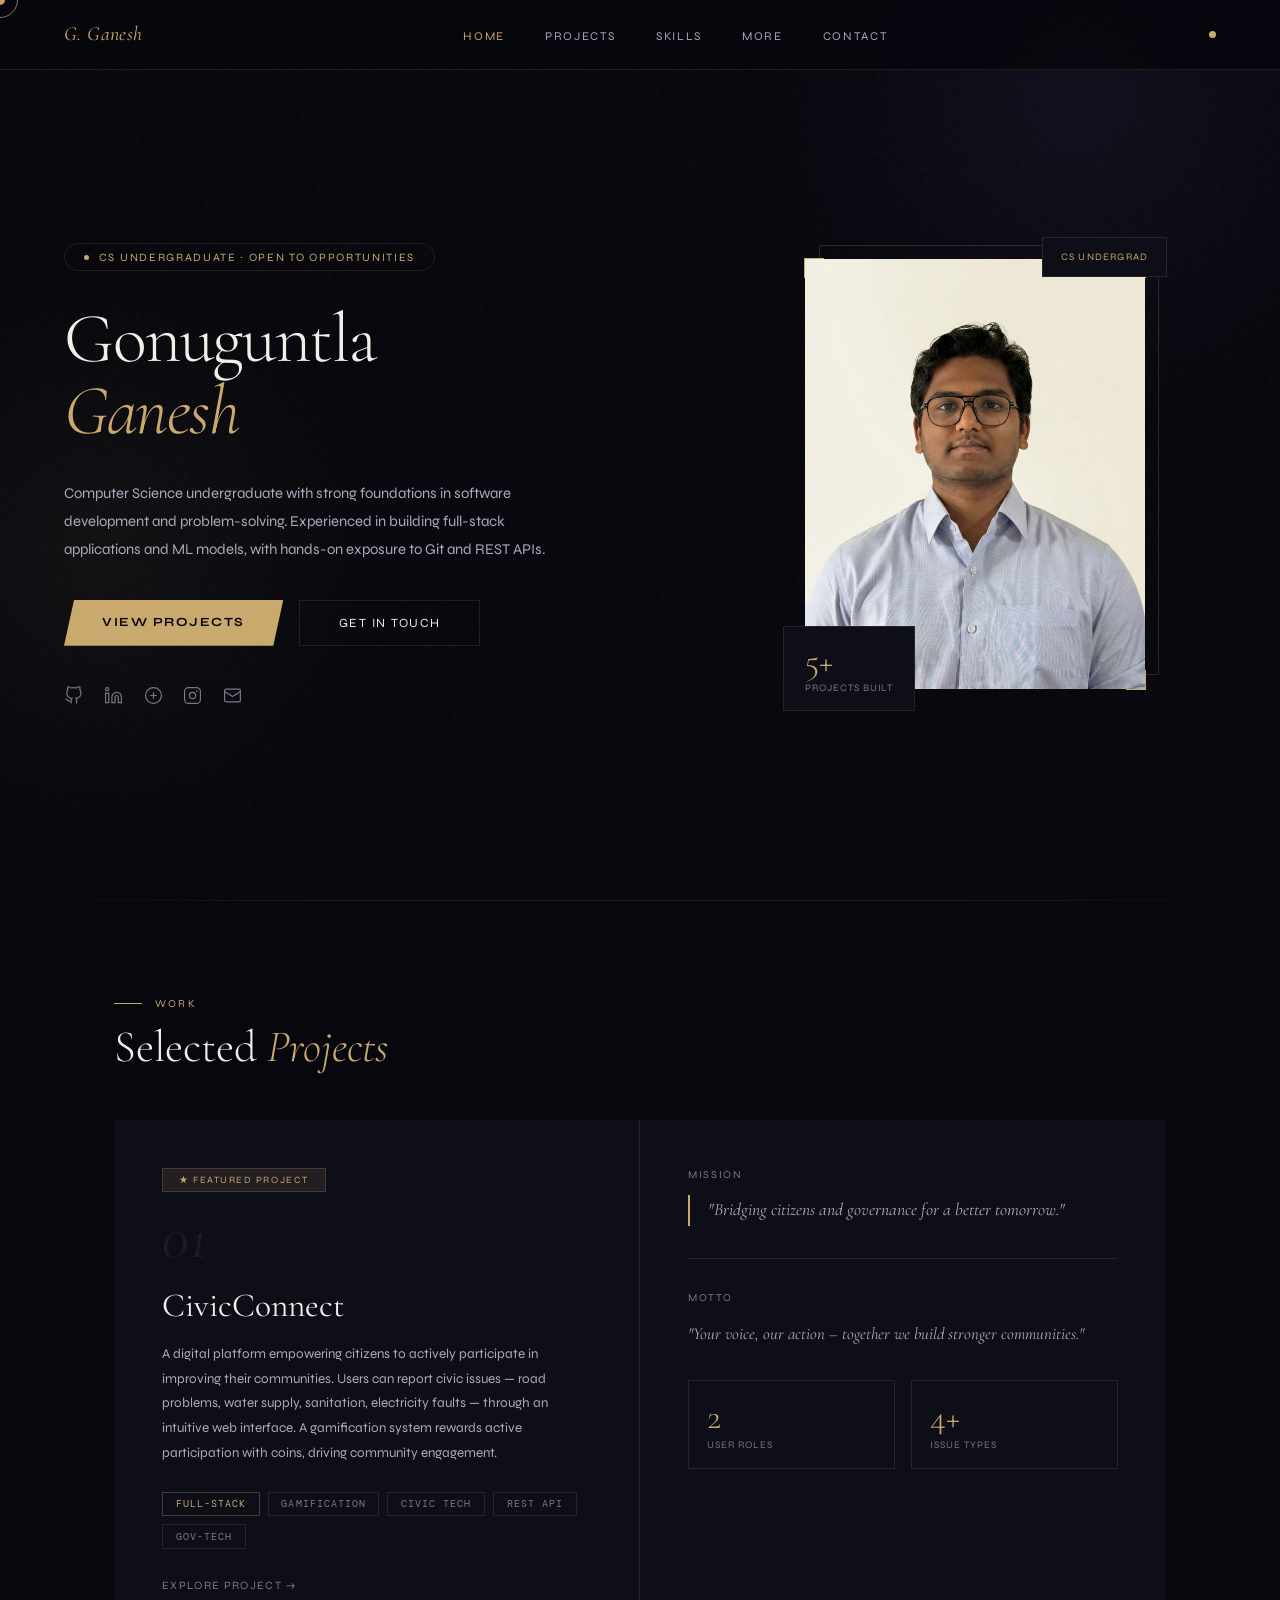
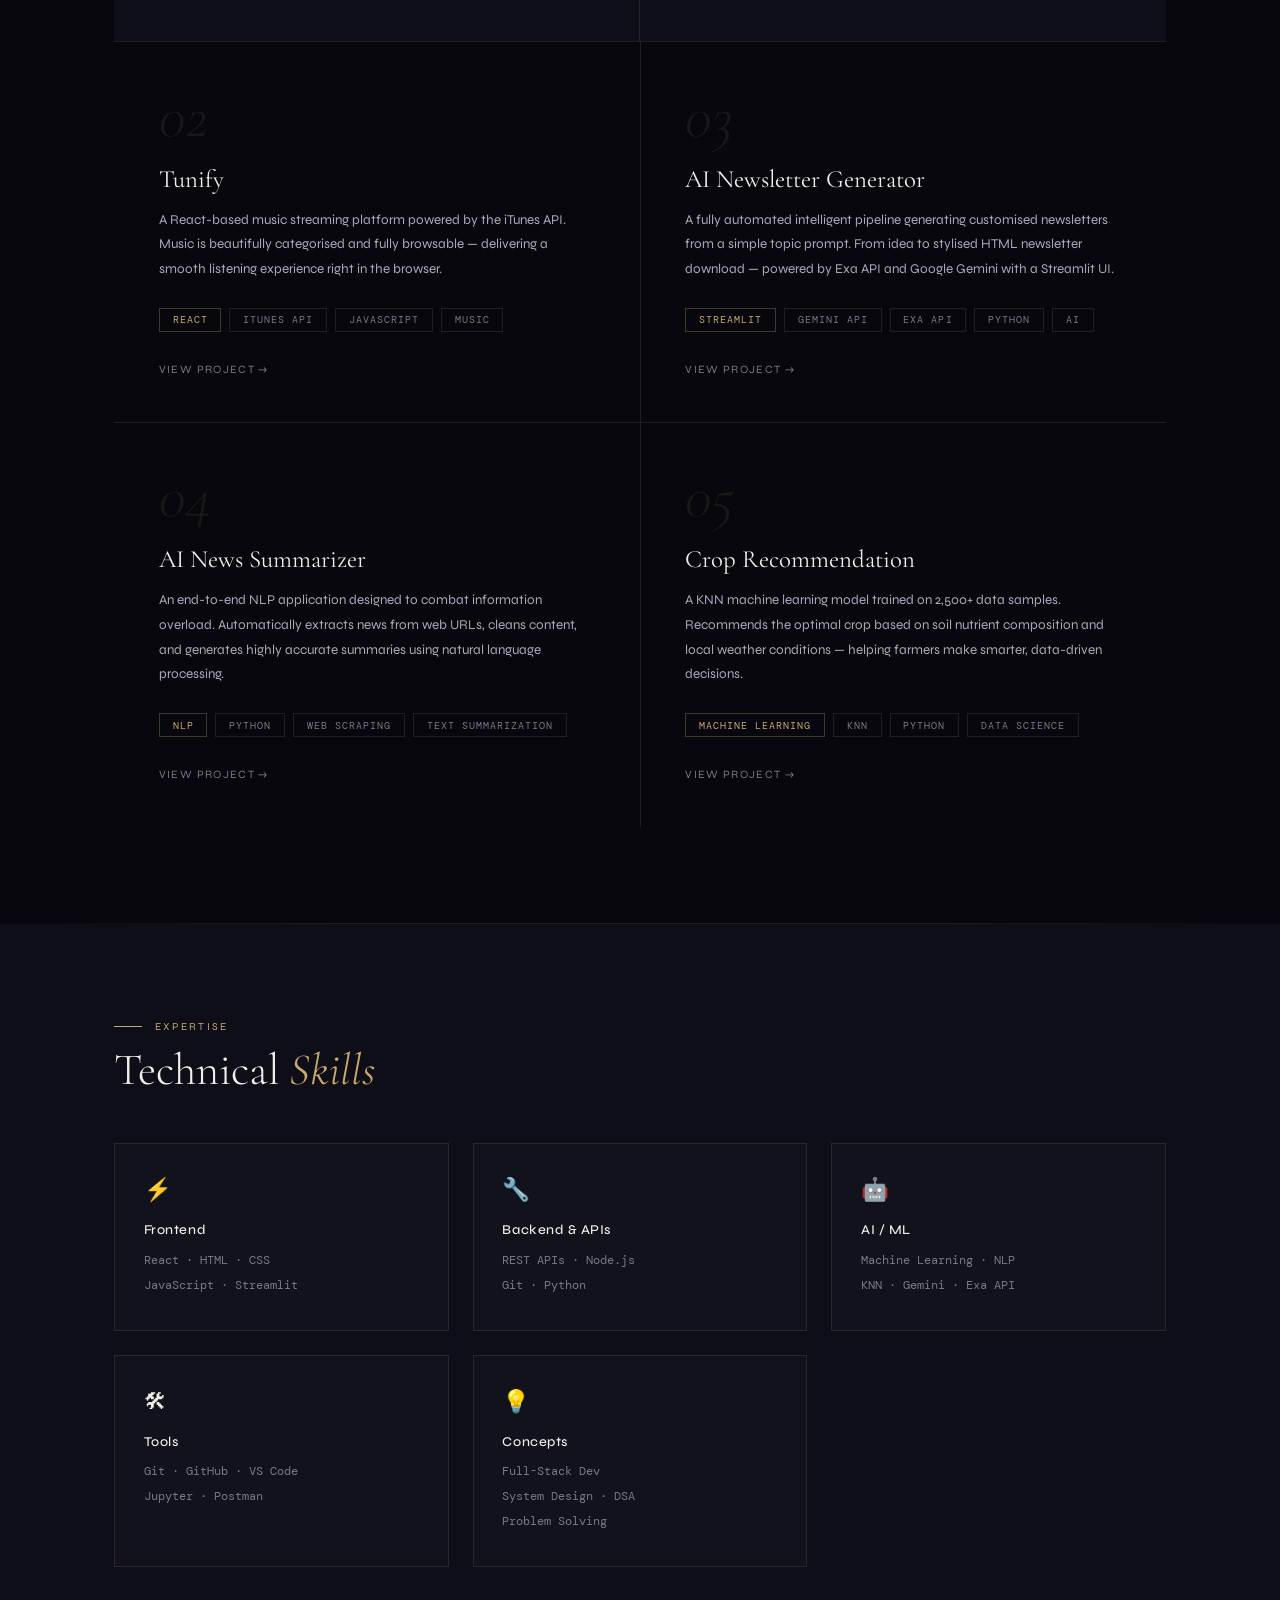
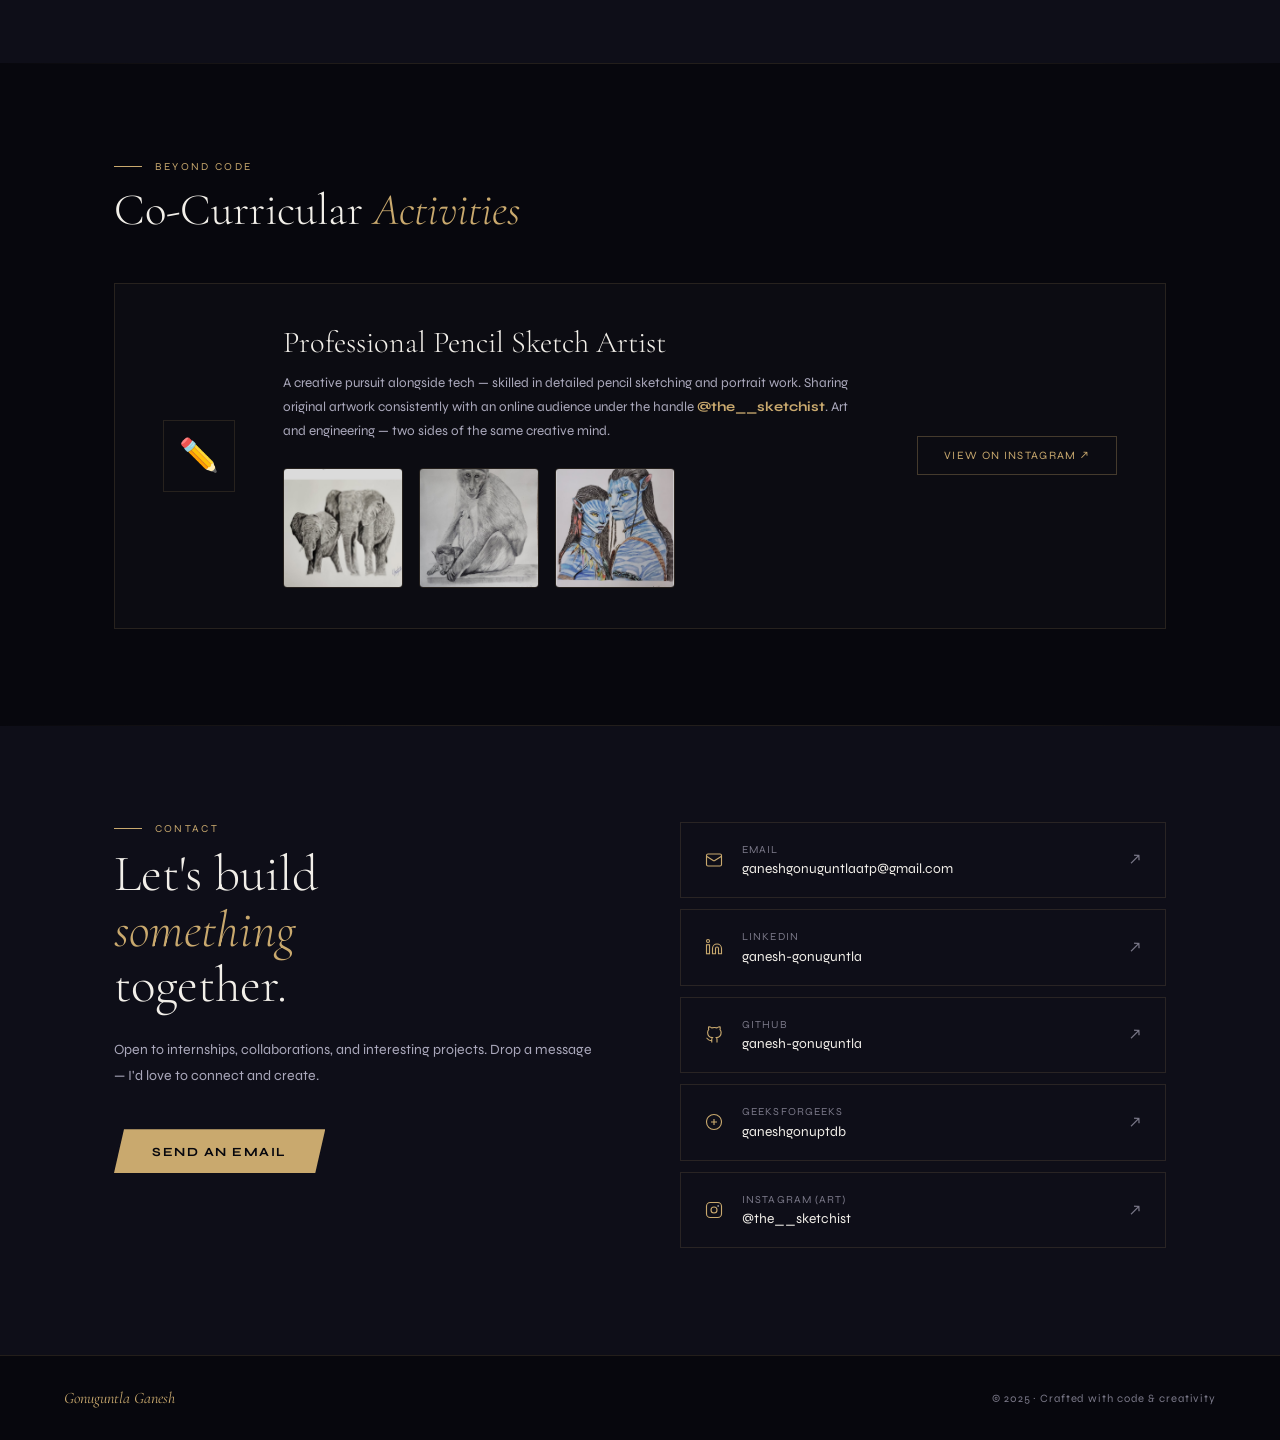
==== index.html @ 7b38cbad "Rename portfolio.html to index.html" ====
<!DOCTYPE html>
<html lang="en">
<head>
<meta charset="UTF-8">
<meta name="viewport" content="width=device-width, initial-scale=1.0">
<title>Ganesh Gonuguntla — Portfolio</title>
<link href="https://fonts.googleapis.com/css2?family=Cormorant+Garamond:ital,wght@0,300;0,400;0,600;1,300;1,400&family=Syne:wght@400;500;700&family=DM+Mono:wght@300;400&display=swap" rel="stylesheet">
<style>
*{margin:0;padding:0;box-sizing:border-box}
:root{
  --bg:#07070d;
  --bg2:#0e0e18;
  --bg3:#16161f;
  --gold:#c9a96e;
  --gold2:#e8c98a;
  --violet:#9b7fea;
  --text:#f2efe9;
  --muted:#7a7888;
  --muted2:#aba9bc;
  --border:rgba(201,169,110,0.14);
  --card:rgba(255,255,255,0.025);
}
html{scroll-behavior:smooth}
body{background:var(--bg);color:var(--text);font-family:'Syne',sans-serif;font-weight:400;overflow-x:hidden;cursor:none}
#cursor{position:fixed;width:10px;height:10px;background:var(--gold);border-radius:50%;pointer-events:none;z-index:9999;transform:translate(-50%,-50%);mix-blend-mode:difference}
#cursor-ring{position:fixed;width:36px;height:36px;border:1px solid rgba(201,169,110,0.7);border-radius:50%;pointer-events:none;z-index:9998;transform:translate(-50%,-50%);transition:all .18s ease}
body::after{content:'';position:fixed;inset:0;background-image:url("data:image/svg+xml,%3Csvg viewBox='0 0 200 200' xmlns='http://www.w3.org/2000/svg'%3E%3Cfilter id='n'%3E%3CfeTurbulence type='fractalNoise' baseFrequency='0.85' numOctaves='4' stitchTiles='stitch'/%3E%3C/filter%3E%3Crect width='100%25' height='100%25' filter='url(%23n)' opacity='0.04'/%3E%3C/svg%3E");pointer-events:none;z-index:1;opacity:.6}
.orb{position:fixed;border-radius:50%;pointer-events:none;z-index:0;transition:transform 1s ease}
.orb1{width:700px;height:700px;top:-250px;right:-150px;background:radial-gradient(circle,rgba(155,127,234,0.07) 0%,transparent 70%)}
.orb2{width:600px;height:600px;bottom:5%;left:-200px;background:radial-gradient(circle,rgba(201,169,110,0.06) 0%,transparent 70%)}

/* NAV */
nav{position:fixed;top:0;left:0;right:0;z-index:200;padding:1.4rem 5vw;display:flex;align-items:center;justify-content:space-between;border-bottom:1px solid var(--border);background:rgba(7,7,13,0.85);backdrop-filter:blur(24px)}
.nav-logo{font-family:'Cormorant Garamond',serif;font-size:1.25rem;font-style:italic;color:var(--gold);letter-spacing:.02em}
.nav-links{display:flex;gap:2.5rem;list-style:none}
.nav-links a{color:var(--muted2);text-decoration:none;font-size:.74rem;letter-spacing:.14em;text-transform:uppercase;transition:color .3s}
.nav-links a:hover{color:var(--gold)}
.nav-dot{width:7px;height:7px;background:var(--gold);border-radius:50%;animation:pulse 2.5s infinite}
@keyframes pulse{0%,100%{opacity:1;transform:scale(1)}50%{opacity:.3;transform:scale(.7)}}

/* HERO */
#hero{position:relative;min-height:100vh;display:grid;grid-template-columns:1.1fr 0.9fr;align-items:center;padding:8rem 5vw 5rem;gap:5rem;z-index:2}
.hero-left{display:flex;flex-direction:column;gap:2rem}
.hero-tag{display:inline-flex;align-items:center;gap:.6rem;border:1px solid var(--border);border-radius:100px;padding:.4rem 1.2rem;font-size:.7rem;letter-spacing:.15em;text-transform:uppercase;color:var(--gold);width:fit-content}
.hero-tag span{width:5px;height:5px;background:var(--gold);border-radius:50%;animation:pulse 2s infinite}
h1.hero-name{font-family:'Cormorant Garamond',serif;font-size:clamp(3.5rem,5.5vw,6rem);line-height:1.02;font-weight:300;letter-spacing:-.02em}
h1.hero-name em{font-style:italic;color:var(--gold)}
.hero-summary{font-size:.93rem;line-height:1.9;color:var(--muted2);max-width:500px}
.hero-ctas{display:flex;gap:1rem;flex-wrap:wrap;margin-top:.3rem}
.btn-primary{padding:.9rem 2.4rem;background:var(--gold);color:#07070d;border:none;font-family:'Syne',sans-serif;font-size:.78rem;letter-spacing:.12em;text-transform:uppercase;font-weight:700;cursor:pointer;text-decoration:none;transition:all .3s;clip-path:polygon(10px 0%,100% 0%,calc(100% - 10px) 100%,0% 100%);display:inline-block}
.btn-primary:hover{background:var(--gold2);transform:translateY(-2px)}
.btn-outline{padding:.9rem 2.4rem;background:transparent;color:var(--text);border:1px solid var(--border);font-family:'Syne',sans-serif;font-size:.78rem;letter-spacing:.12em;text-transform:uppercase;cursor:pointer;text-decoration:none;transition:all .3s;display:inline-block}
.btn-outline:hover{border-color:var(--gold);color:var(--gold);transform:translateY(-2px)}
.hero-socials{display:flex;gap:1.3rem;align-items:center;padding-top:.5rem}
.hero-socials a{color:var(--muted);transition:color .3s;display:flex;align-items:center}
.hero-socials a:hover{color:var(--gold)}
.hero-socials svg{width:19px;height:19px;fill:none;stroke:currentColor;stroke-width:1.5}

/* photo */
.hero-right{display:flex;justify-content:center;align-items:center;position:relative}
.photo-frame{position:relative;width:340px;height:430px}
.photo-frame-border{position:absolute;inset:0;border:1px solid var(--border)}
.photo-frame-corner{position:absolute;width:20px;height:20px}
.photo-frame-corner.tl{top:-1px;left:-1px;border-top:2px solid var(--gold);border-left:2px solid var(--gold)}
.photo-frame-corner.tr{top:-1px;right:-1px;border-top:2px solid var(--gold);border-right:2px solid var(--gold)}
.photo-frame-corner.bl{bottom:-1px;left:-1px;border-bottom:2px solid var(--gold);border-left:2px solid var(--gold)}
.photo-frame-corner.br{bottom:-1px;right:-1px;border-bottom:2px solid var(--gold);border-right:2px solid var(--gold)}
.photo-frame-accent{position:absolute;top:-14px;right:-14px;width:100%;height:100%;border:1px solid rgba(201,169,110,0.2)}
.photo-frame-inner{position:absolute;inset:0;background:var(--bg3);display:flex;flex-direction:column;align-items:center;justify-content:center;gap:1.2rem;overflow:hidden}
.photo-frame-inner img{width:100%;height:100%;object-fit:cover;display:block}
.photo-placeholder-icon{width:88px;height:88px;border-radius:50%;background:var(--bg2);border:1px solid var(--border);display:flex;align-items:center;justify-content:center}
.photo-placeholder-icon svg{width:42px;height:42px;stroke:var(--muted);fill:none;stroke-width:1.2}
.photo-placeholder-text{font-size:.72rem;color:var(--muted);letter-spacing:.07em;text-align:center;padding:0 2rem;line-height:1.6}
.photo-badge{position:absolute;bottom:-22px;left:-22px;background:var(--bg2);border:1px solid var(--border);padding:1rem 1.3rem;z-index:3}
.photo-badge-num{font-family:'Cormorant Garamond',serif;font-size:2.2rem;color:var(--gold);font-weight:300;line-height:1}
.photo-badge-label{font-size:.62rem;color:var(--muted);letter-spacing:.1em;text-transform:uppercase;margin-top:.25rem}
.photo-badge2{position:absolute;top:-22px;right:-22px;background:var(--bg2);border:1px solid var(--border);padding:.8rem 1.1rem;z-index:3;text-align:center}
.photo-badge2-text{font-size:.62rem;color:var(--gold);letter-spacing:.12em;text-transform:uppercase}

/* SECTIONS */
section{position:relative;z-index:2}
.section-inner{max-width:1180px;margin:0 auto;padding:6rem 5vw}
.section-label{font-size:.66rem;letter-spacing:.22em;text-transform:uppercase;color:var(--gold);margin-bottom:.8rem;display:flex;align-items:center;gap:.8rem}
.section-label::before{content:'';display:block;width:28px;height:1px;background:var(--gold)}
.section-title{font-family:'Cormorant Garamond',serif;font-size:clamp(2rem,3.5vw,3.2rem);font-weight:300;line-height:1.1;margin-bottom:3rem}
.section-title em{font-style:italic;color:var(--gold)}
.divider{height:1px;background:linear-gradient(90deg,transparent,var(--border) 30%,var(--border) 70%,transparent)}

/* PROJECTS */
.projects-grid{display:grid;grid-template-columns:1fr 1fr;gap:1px;background:var(--border)}
.project-card{background:var(--bg);padding:2.8rem;transition:background .35s;position:relative;overflow:hidden}
.project-card::before{content:'';position:absolute;inset:0;background:linear-gradient(135deg,rgba(201,169,110,0.04),transparent 60%);opacity:0;transition:opacity .4s}
.project-card:hover::before{opacity:1}
.project-card:hover{background:var(--bg2)}
.project-num{font-family:'Cormorant Garamond',serif;font-size:3.8rem;color:rgba(201,169,110,0.1);font-weight:300;line-height:1;margin-bottom:1rem;font-style:italic}
.project-name{font-family:'Cormorant Garamond',serif;font-size:1.55rem;font-weight:400;margin-bottom:.85rem}
.project-desc{font-size:.84rem;line-height:1.85;color:var(--muted2);margin-bottom:1.6rem}
.project-tags{display:flex;flex-wrap:wrap;gap:.5rem;margin-bottom:1.6rem}
.tag{font-size:.63rem;letter-spacing:.1em;text-transform:uppercase;padding:.3rem .8rem;border:1px solid var(--border);color:var(--muted);font-family:'DM Mono',monospace}
.tag-gold{border-color:rgba(201,169,110,0.3);color:var(--gold)}
.project-arrow{display:inline-flex;align-items:center;gap:.5rem;font-size:.7rem;letter-spacing:.12em;text-transform:uppercase;color:var(--muted);transition:color .3s}
.project-card:hover .project-arrow{color:var(--gold)}

/* featured */
.project-featured{grid-column:span 2;display:grid;grid-template-columns:1fr 1fr}
.project-featured-left{padding:3rem;background:var(--bg2);border-right:1px solid var(--border)}
.project-featured-right{padding:3rem;background:var(--bg2)}
.featured-badge{display:inline-block;font-size:.6rem;letter-spacing:.16em;text-transform:uppercase;background:rgba(201,169,110,0.1);color:var(--gold);border:1px solid rgba(201,169,110,0.22);padding:.3rem 1rem;margin-bottom:1rem}
.project-mission{font-family:'Cormorant Garamond',serif;font-size:1.1rem;font-style:italic;color:var(--muted2);border-left:2px solid var(--gold);padding-left:1.1rem;line-height:1.75}

/* SKILLS */
#skills{background:var(--bg2)}
.skills-grid{display:grid;grid-template-columns:repeat(3,1fr);gap:1.5rem}
.skill-card{border:1px solid var(--border);padding:2rem 1.8rem;background:rgba(255,255,255,0.015);transition:border-color .3s,transform .35s}
.skill-card:hover{border-color:rgba(201,169,110,0.3);transform:translateY(-4px)}
.skill-icon{font-size:1.4rem;margin-bottom:1.2rem;display:block}
.skill-name{font-size:.84rem;font-weight:500;margin-bottom:.6rem;color:var(--text);letter-spacing:.04em}
.skill-list{font-size:.78rem;color:var(--muted);line-height:2;font-family:'DM Mono',monospace}

/* CO-CURRICULAR */
.activity-card{border:1px solid var(--border);padding:2.5rem 3rem;background:var(--card);display:grid;grid-template-columns:auto 1fr auto;align-items:center;gap:3rem;transition:border-color .3s}
.activity-card:hover{border-color:rgba(201,169,110,0.3)}
.activity-icon{width:72px;height:72px;border:1px solid var(--border);display:flex;align-items:center;justify-content:center;font-size:2rem;flex-shrink:0}
.activity-title{font-family:'Cormorant Garamond',serif;font-size:1.9rem;font-weight:300;margin-bottom:.6rem}
.activity-desc{font-size:.84rem;color:var(--muted2);line-height:1.8}
.activity-link{padding:.75rem 1.6rem;border:1px solid rgba(201,169,110,0.3);color:var(--gold);font-size:.7rem;letter-spacing:.12em;text-transform:uppercase;text-decoration:none;transition:all .3s;white-space:nowrap;display:inline-block}
.activity-link:hover{background:var(--gold);color:#07070d}

/* Artworks gallery styles */
.artwork-gallery{display:flex;gap:1rem;margin-top:1.5rem;flex-wrap:wrap}
.artwork-img{width:120px;height:120px;object-fit:cover;border:1px solid var(--border);border-radius:4px;transition:transform .3s}
.artwork-img:hover{transform:scale(1.05)}

/* CONTACT */
#contact{background:var(--bg2)}
.contact-grid{display:grid;grid-template-columns:1fr 1fr;gap:5rem;align-items:start}
.contact-big{font-family:'Cormorant Garamond',serif;font-size:clamp(2.5rem,4vw,4.5rem);font-weight:300;line-height:1.08;margin-bottom:1.5rem}
.contact-big em{font-style:italic;color:var(--gold)}
.contact-sub{font-size:.88rem;color:var(--muted2);line-height:1.85;margin-bottom:2.5rem}
.contact-row{display:flex;align-items:center;gap:1.2rem;padding:1.25rem 1.5rem;border:1px solid var(--border);text-decoration:none;color:var(--text);transition:all .3s;position:relative;overflow:hidden;margin-bottom:.7rem}
.contact-row::after{content:'';position:absolute;left:0;top:0;height:100%;width:0;background:rgba(201,169,110,0.05);transition:width .4s}
.contact-row:hover::after{width:100%}
.contact-row:hover{border-color:rgba(201,169,110,0.3)}
.contact-row svg{width:18px;height:18px;stroke:var(--gold);fill:none;stroke-width:1.5;flex-shrink:0}
.contact-row-label{font-size:.67rem;letter-spacing:.1em;text-transform:uppercase;color:var(--muted);display:block;margin-bottom:.15rem}
.contact-row-val{font-size:.86rem;color:var(--text)}
.contact-arrow{margin-left:auto;font-size:1rem;transition:transform .3s,color .3s;color:var(--muted)}
.contact-row:hover .contact-arrow{transform:translate(4px,-4px);color:var(--gold)}

footer{border-top:1px solid var(--border);padding:2rem 5vw;display:flex;justify-content:space-between;align-items:center;position:relative;z-index:2}
.footer-name{font-family:'Cormorant Garamond',serif;font-size:1rem;font-style:italic;color:var(--gold)}
.footer-copy{font-size:.7rem;color:var(--muted);letter-spacing:.08em}

.fade-up{opacity:0;transform:translateY(28px);transition:opacity .75s ease,transform .75s ease}
.fade-up.visible{opacity:1;transform:translateY(0)}
::-webkit-scrollbar{width:3px}::-webkit-scrollbar-track{background:var(--bg)}::-webkit-scrollbar-thumb{background:rgba(201,169,110,0.3)}

@media(max-width:960px){
  #hero{grid-template-columns:1fr;padding-top:7rem}
  .hero-right{display:none}
  .projects-grid{grid-template-columns:1fr}
  .project-featured{grid-column:span 1;display:block}
  .project-featured-right{display:none}
  .skills-grid{grid-template-columns:1fr 1fr}
  .contact-grid{grid-template-columns:1fr}
  .activity-card{grid-template-columns:auto 1fr}
  .activity-link{display:none}
  nav{padding:1.1rem 1.5rem}
}
@media(max-width:600px){
  .skills-grid{grid-template-columns:1fr}
  .nav-links{display:none}
}
</style>
</head>
<body>
<div id="cursor"></div>
<div id="cursor-ring"></div>
<div class="orb orb1"></div>
<div class="orb orb2"></div>

<nav>
  <div class="nav-logo">G. Ganesh</div>
  <ul class="nav-links">
    <li><a href="#hero">Home</a></li>
    <li><a href="#projects">Projects</a></li>
    <li><a href="#skills">Skills</a></li>
    <li><a href="#cocurricular">More</a></li>
    <li><a href="#contact">Contact</a></li>
  </ul>
  <div class="nav-dot"></div>
</nav>

<!-- HERO -->
<section id="hero">
  <div class="hero-left fade-up">
    <div class="hero-tag"><span></span>CS Undergraduate · Open to Opportunities</div>
    <h1 class="hero-name">Gonuguntla<br><em>Ganesh</em></h1>
    <p class="hero-summary">Computer Science undergraduate with strong foundations in software development and problem-solving. Experienced in building full-stack applications and ML models, with hands-on exposure to Git and REST APIs.</p>
    <div class="hero-ctas">
      <a href="#projects" class="btn-primary">View Projects</a>
      <a href="#contact" class="btn-outline">Get In Touch</a>
    </div>
    <div class="hero-socials">
      <a href="https://github.com/ganesh-gonuguntla" target="_blank" title="GitHub">
        <svg viewBox="0 0 24 24"><path d="M9 19c-5 1.5-5-2.5-7-3m14 6v-3.87a3.37 3.37 0 0 0-.94-2.61c3.14-.35 6.44-1.54 6.44-7A5.44 5.44 0 0 0 20 4.77 5.07 5.07 0 0 0 19.91 1S18.73.65 16 2.48a13.38 13.38 0 0 0-7 0C6.27.65 5.09 1 5.09 1A5.07 5.07 0 0 0 5 4.77a5.44 5.44 0 0 0-1.5 3.78c0 5.42 3.3 6.61 6.44 7A3.37 3.37 0 0 0 9 18.13V22"/></svg>
      </a>
      <a href="https://www.linkedin.com/in/ganesh-gonuguntla-90ba67291" target="_blank" title="LinkedIn">
        <svg viewBox="0 0 24 24"><path d="M16 8a6 6 0 0 1 6 6v7h-4v-7a2 2 0 0 0-2-2 2 2 0 0 0-2 2v7h-4v-7a6 6 0 0 1 6-6z"/><rect x="2" y="9" width="4" height="12"/><circle cx="4" cy="4" r="2"/></svg>
      </a>
      <a href="https://www.geeksforgeeks.org/profile/ganeshgonuptdb" target="_blank" title="GeeksForGeeks">
        <svg viewBox="0 0 24 24"><circle cx="12" cy="12" r="10"/><path d="M8 12h8M12 8v8"/></svg>
      </a>
      <a href="https://www.instagram.com/the__sketchist" target="_blank" title="Instagram Art">
        <svg viewBox="0 0 24 24"><rect x="2" y="2" width="20" height="20" rx="5"/><circle cx="12" cy="12" r="4"/><circle cx="17.5" cy="6.5" r="1" fill="currentColor" stroke="none"/></svg>
      </a>
      <a href="mailto:ganeshgonuguntlaatp@gmail.com" title="Email">
        <svg viewBox="0 0 24 24"><rect x="2" y="4" width="20" height="16" rx="2"/><path d="m22 7-8.97 5.7a1.94 1.94 0 0 1-2.06 0L2 7"/></svg>
      </a>
    </div>
  </div>
  <div class="hero-right fade-up" style="transition-delay:.2s">
    <div class="photo-frame">
      <div class="photo-frame-border"></div>
      <div class="photo-frame-corner tl"></div>
      <div class="photo-frame-corner tr"></div>
      <div class="photo-frame-corner bl"></div>
      <div class="photo-frame-corner br"></div>
      <div class="photo-frame-accent"></div>
      <div class="photo-frame-inner" id="photoArea">
        <img src="profile.jpeg" style="width:100%;height:100%;object-fit:cover;display:block">
      </div>
      <div class="photo-badge">
        <div class="photo-badge-num">5+</div>
        <div class="photo-badge-label">Projects Built</div>
      </div>
      <div class="photo-badge2">
        <div class="photo-badge2-text">CS Undergrad</div>
      </div>
    </div>
  </div>
</section>

<div class="divider"></div>

<!-- PROJECTS -->
<section id="projects">
  <div class="section-inner">
    <div class="section-label fade-up">Work</div>
    <h2 class="section-title fade-up">Selected <em>Projects</em></h2>
    <div class="projects-grid fade-up">

      <div class="project-featured">
        <div class="project-featured-left">
          <div class="featured-badge">★ Featured Project</div>
          <div class="project-num">01</div>
          <h3 class="project-name" style="font-family:'Cormorant Garamond',serif;font-size:2.1rem;margin-bottom:1rem">CivicConnect</h3>
          <p class="project-desc">A digital platform empowering citizens to actively participate in improving their communities. Users can report civic issues — road problems, water supply, sanitation, electricity faults — through an intuitive web interface. A gamification system rewards active participation with coins, driving community engagement.</p>
          <div class="project-tags">
            <span class="tag tag-gold">Full-Stack</span>
            <span class="tag">Gamification</span>
            <span class="tag">Civic Tech</span>
            <span class="tag">REST API</span>
            <span class="tag">Gov-Tech</span>
          </div>
          <span class="project-arrow">Explore Project →</span>
        </div>
        <div class="project-featured-right">
          <p style="font-size:.66rem;letter-spacing:.16em;text-transform:uppercase;color:var(--muted);margin-bottom:.9rem">Mission</p>
          <div class="project-mission">"Bridging citizens and governance for a better tomorrow."</div>
          <div style="margin-top:2rem;padding-top:2rem;border-top:1px solid var(--border)">
            <p style="font-size:.66rem;letter-spacing:.16em;text-transform:uppercase;color:var(--muted);margin-bottom:.9rem">Motto</p>
            <p style="font-family:'Cormorant Garamond',serif;font-style:italic;font-size:1.05rem;color:var(--muted2);line-height:1.75">"Your voice, our action – together we build stronger communities."</p>
          </div>
          <div style="margin-top:2rem;display:grid;grid-template-columns:1fr 1fr;gap:1rem">
            <div style="padding:1.1rem;border:1px solid var(--border)">
              <div style="font-family:'Cormorant Garamond',serif;font-size:2.2rem;color:var(--gold);font-weight:300;line-height:1">2</div>
              <div style="font-size:.62rem;color:var(--muted);letter-spacing:.1em;text-transform:uppercase;margin-top:.3rem">User Roles</div>
            </div>
            <div style="padding:1.1rem;border:1px solid var(--border)">
              <div style="font-family:'Cormorant Garamond',serif;font-size:2.2rem;color:var(--gold);font-weight:300;line-height:1">4+</div>
              <div style="font-size:.62rem;color:var(--muted);letter-spacing:.1em;text-transform:uppercase;margin-top:.3rem">Issue Types</div>
            </div>
          </div>
        </div>
      </div>

      <div class="project-card">
        <div class="project-num">02</div>
        <h3 class="project-name">Tunify</h3>
        <p class="project-desc">A React-based music streaming platform powered by the iTunes API. Music is beautifully categorised and fully browsable — delivering a smooth listening experience right in the browser.</p>
        <div class="project-tags">
          <span class="tag tag-gold">React</span>
          <span class="tag">iTunes API</span>
          <span class="tag">JavaScript</span>
          <span class="tag">Music</span>
        </div>
        <span class="project-arrow">View Project →</span>
      </div>

      <div class="project-card">
        <div class="project-num">03</div>
        <h3 class="project-name">AI Newsletter Generator</h3>
        <p class="project-desc">A fully automated intelligent pipeline generating customised newsletters from a simple topic prompt. From idea to stylised HTML newsletter download — powered by Exa API and Google Gemini with a Streamlit UI.</p>
        <div class="project-tags">
          <span class="tag tag-gold">Streamlit</span>
          <span class="tag">Gemini API</span>
          <span class="tag">Exa API</span>
          <span class="tag">Python</span>
          <span class="tag">AI</span>
        </div>
        <span class="project-arrow">View Project →</span>
      </div>

      <div class="project-card">
        <div class="project-num">04</div>
        <h3 class="project-name">AI News Summarizer</h3>
        <p class="project-desc">An end-to-end NLP application designed to combat information overload. Automatically extracts news from web URLs, cleans content, and generates highly accurate summaries using natural language processing.</p>
        <div class="project-tags">
          <span class="tag tag-gold">NLP</span>
          <span class="tag">Python</span>
          <span class="tag">Web Scraping</span>
          <span class="tag">Text Summarization</span>
        </div>
        <span class="project-arrow">View Project →</span>
      </div>

      <div class="project-card">
        <div class="project-num">05</div>
        <h3 class="project-name">Crop Recommendation</h3>
        <p class="project-desc">A KNN machine learning model trained on 2,500+ data samples. Recommends the optimal crop based on soil nutrient composition and local weather conditions — helping farmers make smarter, data-driven decisions.</p>
        <div class="project-tags">
          <span class="tag tag-gold">Machine Learning</span>
          <span class="tag">KNN</span>
          <span class="tag">Python</span>
          <span class="tag">Data Science</span>
        </div>
        <span class="project-arrow">View Project →</span>
      </div>

    </div>
  </div>
</section>

<div class="divider"></div>

<!-- SKILLS -->
<section id="skills">
  <div class="section-inner">
    <div class="section-label fade-up">Expertise</div>
    <h2 class="section-title fade-up">Technical <em>Skills</em></h2>
    <div class="skills-grid fade-up">
      <div class="skill-card">
        <span class="skill-icon">⚡</span>
        <div class="skill-name">Frontend</div>
        <div class="skill-list">React · HTML · CSS<br>JavaScript · Streamlit</div>
      </div>
      <div class="skill-card">
        <span class="skill-icon">🔧</span>
        <div class="skill-name">Backend & APIs</div>
        <div class="skill-list">REST APIs · Node.js<br>Git · Python</div>
      </div>
      <div class="skill-card">
        <span class="skill-icon">🤖</span>
        <div class="skill-name">AI / ML</div>
        <div class="skill-list">Machine Learning · NLP<br>KNN · Gemini · Exa API</div>
      </div>
      <div class="skill-card">
        <span class="skill-icon">🛠</span>
        <div class="skill-name">Tools</div>
        <div class="skill-list">Git · GitHub · VS Code<br>Jupyter · Postman</div>
      </div>
      <div class="skill-card">
        <span class="skill-icon">💡</span>
        <div class="skill-name">Concepts</div>
        <div class="skill-list">Full-Stack Dev<br>System Design · DSA<br>Problem Solving</div>
      </div>
    </div>
  </div>
</section>

<div class="divider"></div>

<!-- CO-CURRICULAR -->
<section id="cocurricular">
  <div class="section-inner">
    <div class="section-label fade-up">Beyond Code</div>
    <h2 class="section-title fade-up">Co-Curricular <em>Activities</em></h2>
    <div class="activity-card fade-up">
      <div class="activity-icon">✏️</div>
      <div>
        <h3 class="activity-title">Professional Pencil Sketch Artist</h3>
        <p class="activity-desc">A creative pursuit alongside tech — skilled in detailed pencil sketching and portrait work. Sharing original artwork consistently with an online audience under the handle <strong style="color:var(--gold)">@the__sketchist</strong>. Art and engineering — two sides of the same creative mind.</p>
        <div class="artwork-gallery">
          <img src="art1.jpeg" alt="Artwork 1" class="artwork-img">
          <img src="art2.jpeg" alt="Artwork 2" class="artwork-img">
          <img src="art3.jpeg" alt="Artwork 3" class="artwork-img">
        </div>
      </div>
      <a href="https://www.instagram.com/the__sketchist?igsh=MW9zeXJtNzhoeHh6MA==" target="_blank" class="activity-link">View on Instagram ↗</a>
    </div>
  </div>
</section>

<div class="divider"></div>

<!-- CONTACT -->
<section id="contact">
  <div class="section-inner">
    <div class="contact-grid">
      <div class="fade-up">
        <div class="section-label">Contact</div>
        <h2 class="contact-big">Let's build<br><em>something</em><br>together.</h2>
        <p class="contact-sub">Open to internships, collaborations, and interesting projects. Drop a message — I'd love to connect and create.</p>
        <a href="mailto:ganeshgonuguntlaatp@gmail.com" class="btn-primary">Send an Email</a>
      </div>
      <div class="fade-up" style="transition-delay:.15s">
        <a href="mailto:ganeshgonuguntlaatp@gmail.com" class="contact-row">
          <svg viewBox="0 0 24 24"><rect x="2" y="4" width="20" height="16" rx="2"/><path d="m22 7-8.97 5.7a1.94 1.94 0 0 1-2.06 0L2 7"/></svg>
          <div><span class="contact-row-label">Email</span><span class="contact-row-val">ganeshgonuguntlaatp@gmail.com</span></div>
          <span class="contact-arrow">↗</span>
        </a>
        <a href="https://www.linkedin.com/in/ganesh-gonuguntla-90ba67291" target="_blank" class="contact-row">
          <svg viewBox="0 0 24 24"><path d="M16 8a6 6 0 0 1 6 6v7h-4v-7a2 2 0 0 0-2-2 2 2 0 0 0-2 2v7h-4v-7a6 6 0 0 1 6-6z"/><rect x="2" y="9" width="4" height="12"/><circle cx="4" cy="4" r="2"/></svg>
          <div><span class="contact-row-label">LinkedIn</span><span class="contact-row-val">ganesh-gonuguntla</span></div>
          <span class="contact-arrow">↗</span>
        </a>
        <a href="https://github.com/ganesh-gonuguntla" target="_blank" class="contact-row">
          <svg viewBox="0 0 24 24"><path d="M9 19c-5 1.5-5-2.5-7-3m14 6v-3.87a3.37 3.37 0 0 0-.94-2.61c3.14-.35 6.44-1.54 6.44-7A5.44 5.44 0 0 0 20 4.77 5.07 5.07 0 0 0 19.91 1S18.73.65 16 2.48a13.38 13.38 0 0 0-7 0C6.27.65 5.09 1 5.09 1A5.07 5.07 0 0 0 5 4.77a5.44 5.44 0 0 0-1.5 3.78c0 5.42 3.3 6.61 6.44 7A3.37 3.37 0 0 0 9 18.13V22"/></svg>
          <div><span class="contact-row-label">GitHub</span><span class="contact-row-val">ganesh-gonuguntla</span></div>
          <span class="contact-arrow">↗</span>
        </a>
        <a href="https://www.geeksforgeeks.org/profile/ganeshgonuptdb" target="_blank" class="contact-row">
          <svg viewBox="0 0 24 24"><circle cx="12" cy="12" r="10"/><path d="M8 12h8M12 8v8"/></svg>
          <div><span class="contact-row-label">GeeksForGeeks</span><span class="contact-row-val">ganeshgonuptdb</span></div>
          <span class="contact-arrow">↗</span>
        </a>
        <a href="https://www.instagram.com/the__sketchist" target="_blank" class="contact-row">
          <svg viewBox="0 0 24 24"><rect x="2" y="2" width="20" height="20" rx="5"/><circle cx="12" cy="12" r="4"/><circle cx="17.5" cy="6.5" r="1" fill="currentColor" stroke="none"/></svg>
          <div><span class="contact-row-label">Instagram (Art)</span><span class="contact-row-val">@the__sketchist</span></div>
          <span class="contact-arrow">↗</span>
        </a>
      </div>
    </div>
  </div>
</section>

<footer>
  <div class="footer-name">Gonuguntla Ganesh</div>
  <div class="footer-copy">© 2025 · Crafted with code & creativity</div>
</footer>

<script>
const cursor = document.getElementById('cursor');
const ring = document.getElementById('cursor-ring');
let mx=0,my=0,rx=0,ry=0;
document.addEventListener('mousemove',e=>{mx=e.clientX;my=e.clientY;cursor.style.left=mx+'px';cursor.style.top=my+'px'});
function animRing(){rx+=(mx-rx)*.12;ry+=(my-ry)*.12;ring.style.left=rx+'px';ring.style.top=ry+'px';requestAnimationFrame(animRing)}
animRing();
document.querySelectorAll('a,button,.project-card,.skill-card,.activity-card').forEach(el=>{
  el.addEventListener('mouseenter',()=>{ring.style.transform='translate(-50%,-50%) scale(1.7)';ring.style.borderColor='rgba(201,169,110,0.9)'});
  el.addEventListener('mouseleave',()=>{ring.style.transform='translate(-50%,-50%) scale(1)';ring.style.borderColor='rgba(201,169,110,0.7)'});
});

const obs=new IntersectionObserver(entries=>{entries.forEach(e=>{if(e.isIntersecting)e.target.classList.add('visible')})},{threshold:.1});
document.querySelectorAll('.fade-up').forEach(el=>obs.observe(el));

const sections=document.querySelectorAll('section[id]');
const navLinks=document.querySelectorAll('.nav-links a');
const navObs=new IntersectionObserver(entries=>{entries.forEach(e=>{if(e.isIntersecting){navLinks.forEach(a=>a.style.color='');const a=document.querySelector('.nav-links a[href="#'+e.target.id+'"]');if(a)a.style.color='var(--gold)'}})},{threshold:.5});
sections.forEach(s=>navObs.observe(s));

document.addEventListener('mousemove',e=>{
  const x=(e.clientX/window.innerWidth-.5)*25;
  const y=(e.clientY/window.innerHeight-.5)*25;
  document.querySelector('.orb1').style.transform=`translate(${x}px,${y}px)`;
  document.querySelector('.orb2').style.transform=`translate(${-x}px,${-y}px)`;
});


</script>
</body>
</html>
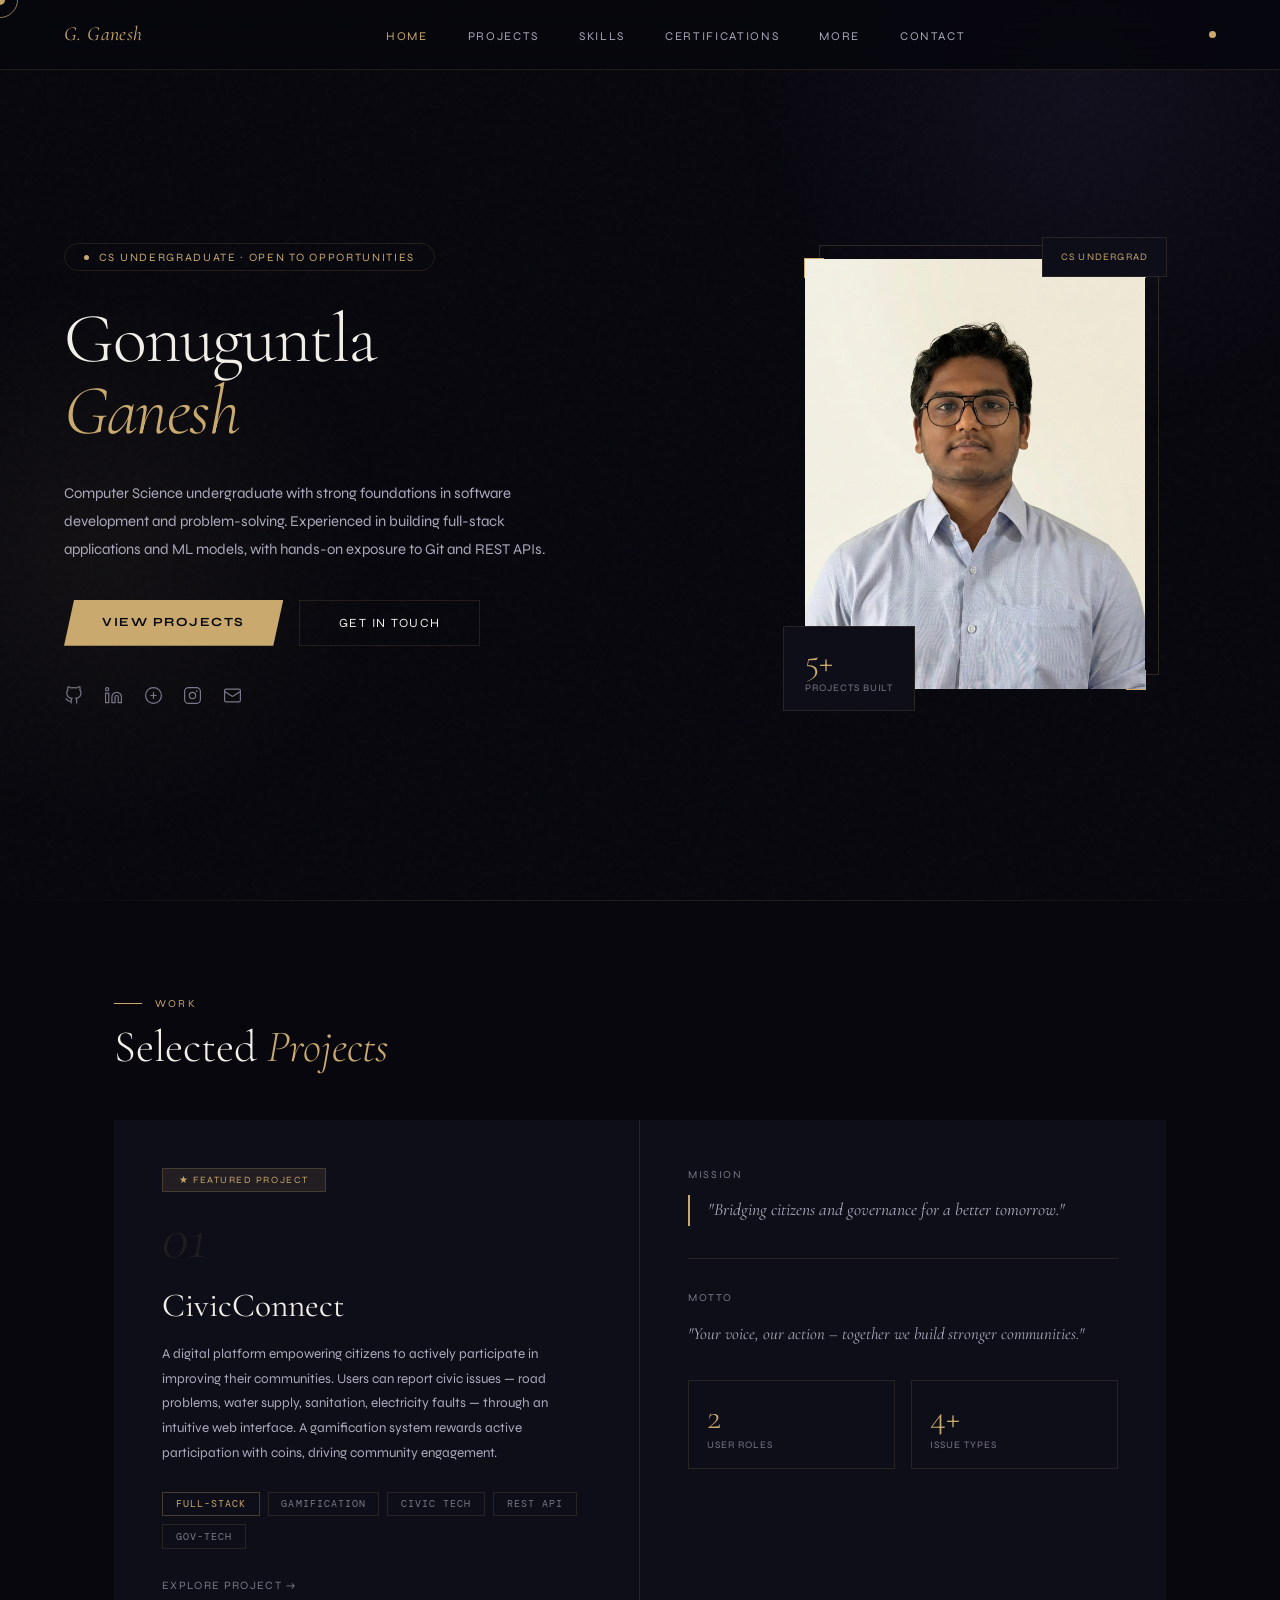
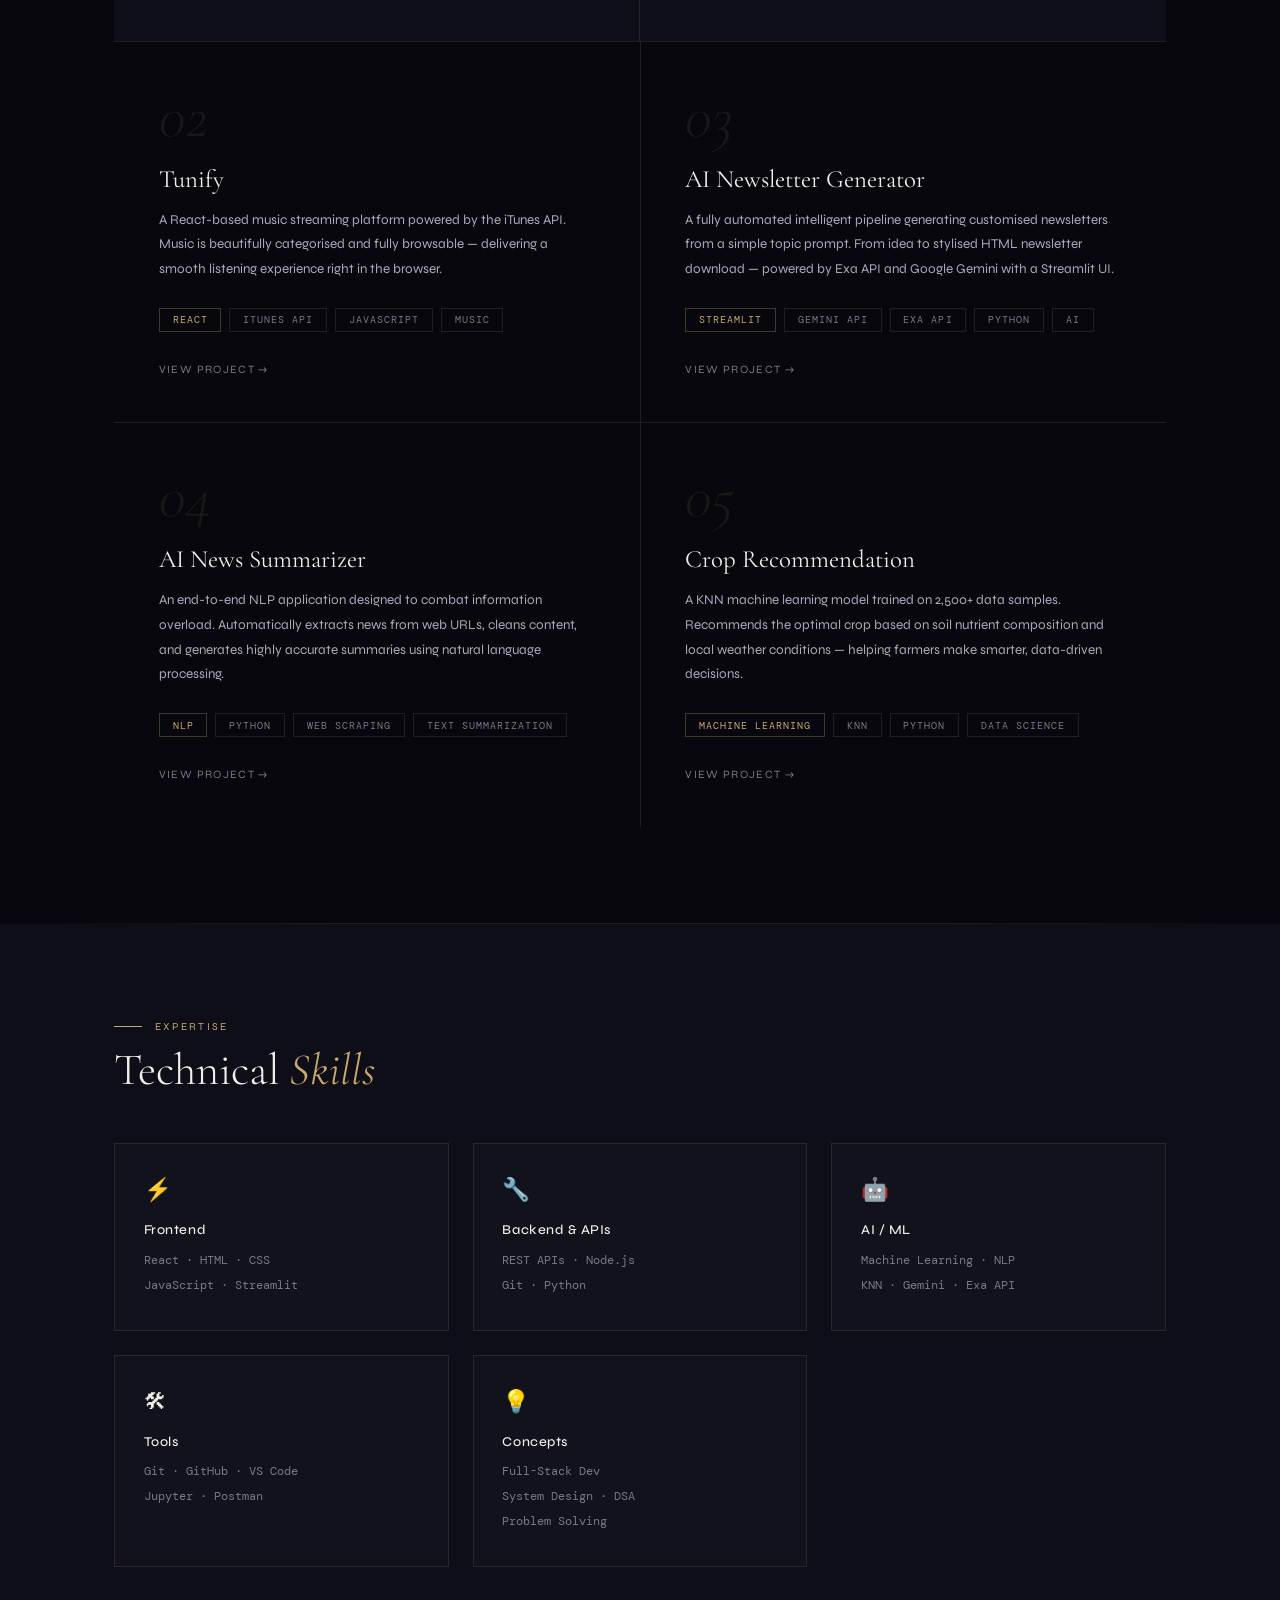
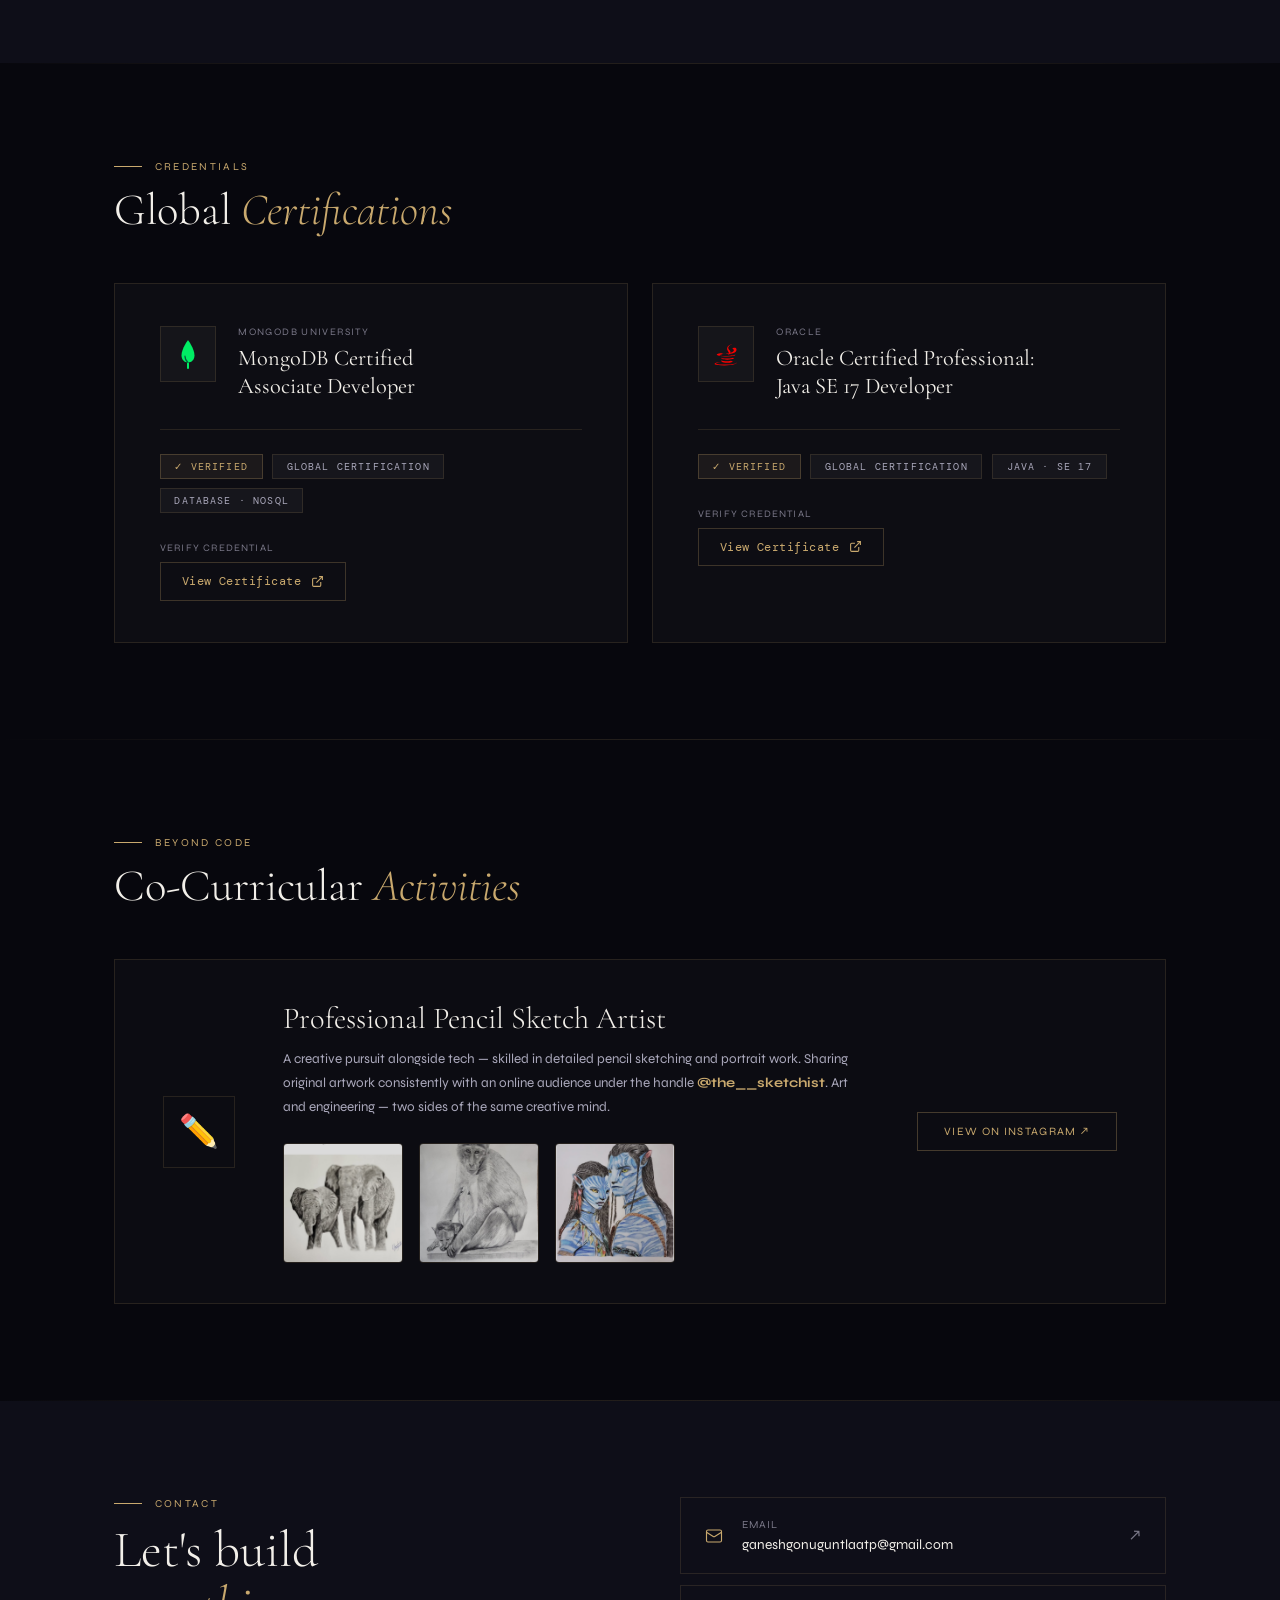
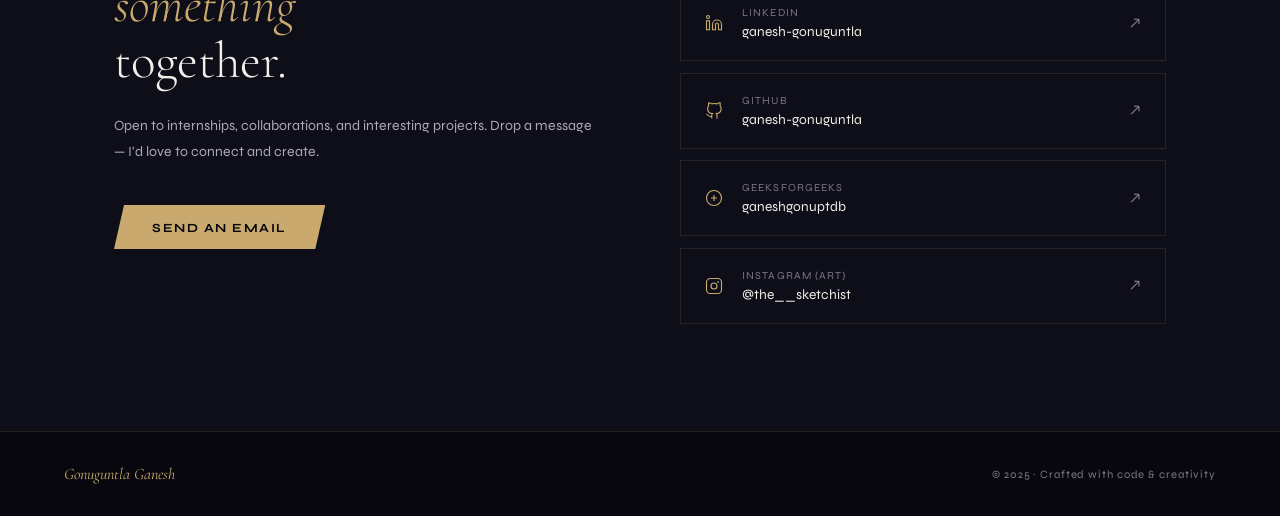
==== commit 19c844d3: "added certification" ====
--- a/index.html
+++ b/index.html
@@ -117,6 +117,34 @@
 .skill-name{font-size:.84rem;font-weight:500;margin-bottom:.6rem;color:var(--text);letter-spacing:.04em}
 .skill-list{font-size:.78rem;color:var(--muted);line-height:2;font-family:'DM Mono',monospace}
 
+/* CERTIFICATIONS */
+#certifications{background:var(--bg)}
+.certs-grid{display:grid;grid-template-columns:1fr 1fr;gap:1.5rem}
+.cert-card{position:relative;border:1px solid var(--border);padding:2.6rem 2.8rem;background:var(--card);overflow:hidden;transition:border-color .4s,transform .35s}
+.cert-card::before{content:'';position:absolute;inset:0;background:linear-gradient(135deg,rgba(201,169,110,0.05) 0%,transparent 55%);opacity:0;transition:opacity .4s;pointer-events:none;z-index:0}
+.cert-card:hover::before{opacity:1}
+.cert-card:hover{border-color:rgba(201,169,110,0.35);transform:translateY(-4px)}
+.cert-card-glow{position:absolute;top:-60px;right:-60px;width:200px;height:200px;border-radius:50%;pointer-events:none;transition:opacity .4s;opacity:0;z-index:0}
+.cert-card:hover .cert-card-glow{opacity:1}
+.cert-card:nth-child(1) .cert-card-glow{background:radial-gradient(circle,rgba(0,237,100,0.06) 0%,transparent 70%)}
+.cert-card:nth-child(2) .cert-card-glow{background:radial-gradient(circle,rgba(244,144,0,0.07) 0%,transparent 70%)}
+.cert-header{display:flex;align-items:flex-start;gap:1.4rem;margin-bottom:1.8rem;position:relative;z-index:1}
+.cert-logo-wrap{width:56px;height:56px;border:1px solid var(--border);display:flex;align-items:center;justify-content:center;flex-shrink:0;background:rgba(255,255,255,0.03)}
+.cert-logo-wrap svg{width:32px;height:32px}
+.cert-issuer{font-size:.62rem;letter-spacing:.14em;text-transform:uppercase;color:var(--muted);margin-bottom:.4rem}
+.cert-name{font-family:'Cormorant Garamond',serif;font-size:1.4rem;font-weight:400;line-height:1.25;color:var(--text)}
+.cert-divider{height:1px;background:var(--border);margin-bottom:1.5rem;position:relative;z-index:1}
+.cert-meta{display:flex;flex-wrap:wrap;gap:.6rem;margin-bottom:1.8rem;position:relative;z-index:1}
+.cert-badge{font-size:.6rem;letter-spacing:.12em;text-transform:uppercase;padding:.3rem .85rem;font-family:'DM Mono',monospace}
+.cert-badge-verified{background:rgba(201,169,110,0.08);color:var(--gold);border:1px solid rgba(201,169,110,0.25)}
+.cert-badge-global{background:rgba(255,255,255,0.04);color:var(--muted2);border:1px solid var(--border)}
+.cert-credential-label{font-size:.62rem;letter-spacing:.12em;text-transform:uppercase;color:var(--muted);margin-bottom:.5rem;position:relative;z-index:1}
+.cert-link{position:relative;z-index:2;display:inline-flex;align-items:center;gap:.6rem;font-size:.75rem;color:var(--gold);text-decoration:none;border:1px solid rgba(201,169,110,0.25);padding:.65rem 1.3rem;transition:all .3s;font-family:'DM Mono',monospace;letter-spacing:.04em;cursor:pointer}
+.cert-link:hover{background:rgba(201,169,110,0.1);border-color:rgba(201,169,110,0.5)}
+.cert-link svg{width:13px;height:13px;stroke:currentColor;fill:none;stroke-width:2;flex-shrink:0;pointer-events:none}
+.cert-accent-line{position:absolute;bottom:0;left:0;right:0;height:2px;background:linear-gradient(90deg,transparent,var(--gold),transparent);opacity:0;transition:opacity .4s;pointer-events:none;z-index:0}
+.cert-card:hover .cert-accent-line{opacity:0.5}
+
 /* CO-CURRICULAR */
 .activity-card{border:1px solid var(--border);padding:2.5rem 3rem;background:var(--card);display:grid;grid-template-columns:auto 1fr auto;align-items:center;gap:3rem;transition:border-color .3s}
 .activity-card:hover{border-color:rgba(201,169,110,0.3)}
@@ -162,6 +190,7 @@
   .project-featured{grid-column:span 1;display:block}
   .project-featured-right{display:none}
   .skills-grid{grid-template-columns:1fr 1fr}
+  .certs-grid{grid-template-columns:1fr}
   .contact-grid{grid-template-columns:1fr}
   .activity-card{grid-template-columns:auto 1fr}
   .activity-link{display:none}
@@ -185,6 +214,7 @@
     <li><a href="#hero">Home</a></li>
     <li><a href="#projects">Projects</a></li>
     <li><a href="#skills">Skills</a></li>
+    <li><a href="#certifications">Certifications</a></li>
     <li><a href="#cocurricular">More</a></li>
     <li><a href="#contact">Contact</a></li>
   </ul>
@@ -381,6 +411,84 @@
 
 <div class="divider"></div>
 
+<!-- CERTIFICATIONS -->
+<section id="certifications">
+  <div class="section-inner">
+    <div class="section-label fade-up">Credentials</div>
+    <h2 class="section-title fade-up">Global <em>Certifications</em></h2>
+    <div class="certs-grid fade-up">
+
+      <!-- MongoDB -->
+      <div class="cert-card">
+        <div class="cert-card-glow"></div>
+        <div class="cert-accent-line"></div>
+        <div class="cert-header">
+          <div class="cert-logo-wrap">
+            <!-- MongoDB leaf logo -->
+            <svg viewBox="0 0 32 32" fill="none" xmlns="http://www.w3.org/2000/svg">
+              <path d="M16 2C16 2 9.5 10.5 9.5 17.5C9.5 21.366 12.134 24.5 16 24.5C19.866 24.5 22.5 21.366 22.5 17.5C22.5 10.5 16 2 16 2Z" fill="#00ED64"/>
+              <path d="M16 24.5V30" stroke="#00ED64" stroke-width="2" stroke-linecap="round"/>
+              <path d="M16 24.5C16 24.5 13 22 13 18" stroke="#005E3D" stroke-width="1.2" stroke-linecap="round"/>
+            </svg>
+          </div>
+          <div>
+            <div class="cert-issuer">MongoDB University</div>
+            <div class="cert-name">MongoDB Certified<br>Associate Developer</div>
+          </div>
+        </div>
+        <div class="cert-divider"></div>
+        <div class="cert-meta">
+          <span class="cert-badge cert-badge-verified">✓ Verified</span>
+          <span class="cert-badge cert-badge-global">Global Certification</span>
+          <span class="cert-badge cert-badge-global">Database · NoSQL</span>
+        </div>
+        <div class="cert-credential-label">Verify Credential</div>
+        <a href="https://learn.mongodb.com/c/-6ahwezbRFiCb0XOeQOtGA" target="_blank" class="cert-link">
+          View Certificate
+          <svg viewBox="0 0 24 24"><path d="M18 13v6a2 2 0 0 1-2 2H5a2 2 0 0 1-2-2V8a2 2 0 0 1 2-2h6"/><polyline points="15 3 21 3 21 9"/><line x1="10" y1="14" x2="21" y2="3"/></svg>
+        </a>
+      </div>
+
+      <!-- Oracle Java -->
+      <div class="cert-card">
+        <div class="cert-card-glow"></div>
+        <div class="cert-accent-line"></div>
+        <div class="cert-header">
+          <div class="cert-logo-wrap">
+            <!-- Oracle / Java logo -->
+            <svg viewBox="0 0 32 32" fill="none" xmlns="http://www.w3.org/2000/svg">
+              <path d="M12.5 22C12.5 22 11 22.8 13.5 23.1C16.5 23.5 18 23.4 21 22.8C21 22.8 21.8 23.3 22.9 23.7C16.3 26.5 8 23.5 12.5 22Z" fill="#F80000"/>
+              <path d="M11.7 19C11.7 19 10 20 12.5 20.3C15.8 20.7 18.5 20.7 23 19.7C23 19.7 23.6 20.3 24.5 20.6C17 23 8.5 20.9 11.7 19Z" fill="#F80000"/>
+              <path d="M18.3 13.8C19.9 15.6 17.8 17.2 17.8 17.2C17.8 17.2 22 15.3 20 12.8C18.1 10.4 16.6 9.2 22 6C22 6 14.1 8 18.3 13.8Z" fill="#F80000"/>
+              <path d="M25.9 24.5C25.9 24.5 27 25.2 24.7 25.7C20.4 26.7 10.3 27 6.5 25.7C5.1 25.2 7.7 24.5 8.5 24.3C9.4 24.1 9.9 24.2 9.9 24.2C8.5 23.2 1.5 26 6.2 26.8C18.8 28.9 29.3 25.5 25.9 24.5Z" fill="#F80000"/>
+              <path d="M13 15.9C13 15.9 7 17.3 11 17.8C12.9 18.1 16.7 18 20.2 17.7C23.1 17.4 26 16.8 26 16.8C26 16.8 25 17.3 24.2 17.8C16.6 19.8 4 17.6 7.3 16C10.1 14.6 13 15.9 13 15.9Z" fill="#F80000"/>
+              <path d="M22.3 10.5C22.3 10.5 25.8 12.3 22.4 14C18.4 16 13.9 16.1 10 14.8C10 14.8 11 15.5 14 15.8C19.5 16.3 26.5 15.6 26.5 11.8C26.5 8.4 22.3 10.5 22.3 10.5Z" fill="#F80000"/>
+            </svg>
+          </div>
+          <div>
+            <div class="cert-issuer">Oracle</div>
+            <div class="cert-name">Oracle Certified Professional:<br>Java SE 17 Developer</div>
+          </div>
+        </div>
+        <div class="cert-divider"></div>
+        <div class="cert-meta">
+          <span class="cert-badge cert-badge-verified">✓ Verified</span>
+          <span class="cert-badge cert-badge-global">Global Certification</span>
+          <span class="cert-badge cert-badge-global">Java · SE 17</span>
+        </div>
+        <div class="cert-credential-label">Verify Credential</div>
+        <a href="https://catalog-education.oracle.com/ords/certview/sharebadge?id=D4DD4F46A98FB9F9305BDC0299B3FA44D88B295876DB74418FB3D28D5EBB62EB" target="_blank" class="cert-link">
+          View Certificate
+          <svg viewBox="0 0 24 24"><path d="M18 13v6a2 2 0 0 1-2 2H5a2 2 0 0 1-2-2V8a2 2 0 0 1 2-2h6"/><polyline points="15 3 21 3 21 9"/><line x1="10" y1="14" x2="21" y2="3"/></svg>
+        </a>
+      </div>
+
+    </div>
+  </div>
+</section>
+
+<div class="divider"></div>
+
 <!-- CO-CURRICULAR -->
 <section id="cocurricular">
   <div class="section-inner">
@@ -457,7 +565,7 @@
 document.addEventListener('mousemove',e=>{mx=e.clientX;my=e.clientY;cursor.style.left=mx+'px';cursor.style.top=my+'px'});
 function animRing(){rx+=(mx-rx)*.12;ry+=(my-ry)*.12;ring.style.left=rx+'px';ring.style.top=ry+'px';requestAnimationFrame(animRing)}
 animRing();
-document.querySelectorAll('a,button,.project-card,.skill-card,.activity-card').forEach(el=>{
+document.querySelectorAll('a,button,.project-card,.skill-card,.activity-card,.cert-card').forEach(el=>{
   el.addEventListener('mouseenter',()=>{ring.style.transform='translate(-50%,-50%) scale(1.7)';ring.style.borderColor='rgba(201,169,110,0.9)'});
   el.addEventListener('mouseleave',()=>{ring.style.transform='translate(-50%,-50%) scale(1)';ring.style.borderColor='rgba(201,169,110,0.7)'});
 });
@@ -476,8 +584,6 @@
   document.querySelector('.orb1').style.transform=`translate(${x}px,${y}px)`;
   document.querySelector('.orb2').style.transform=`translate(${-x}px,${-y}px)`;
 });
-
-
 </script>
 </body>
 </html>
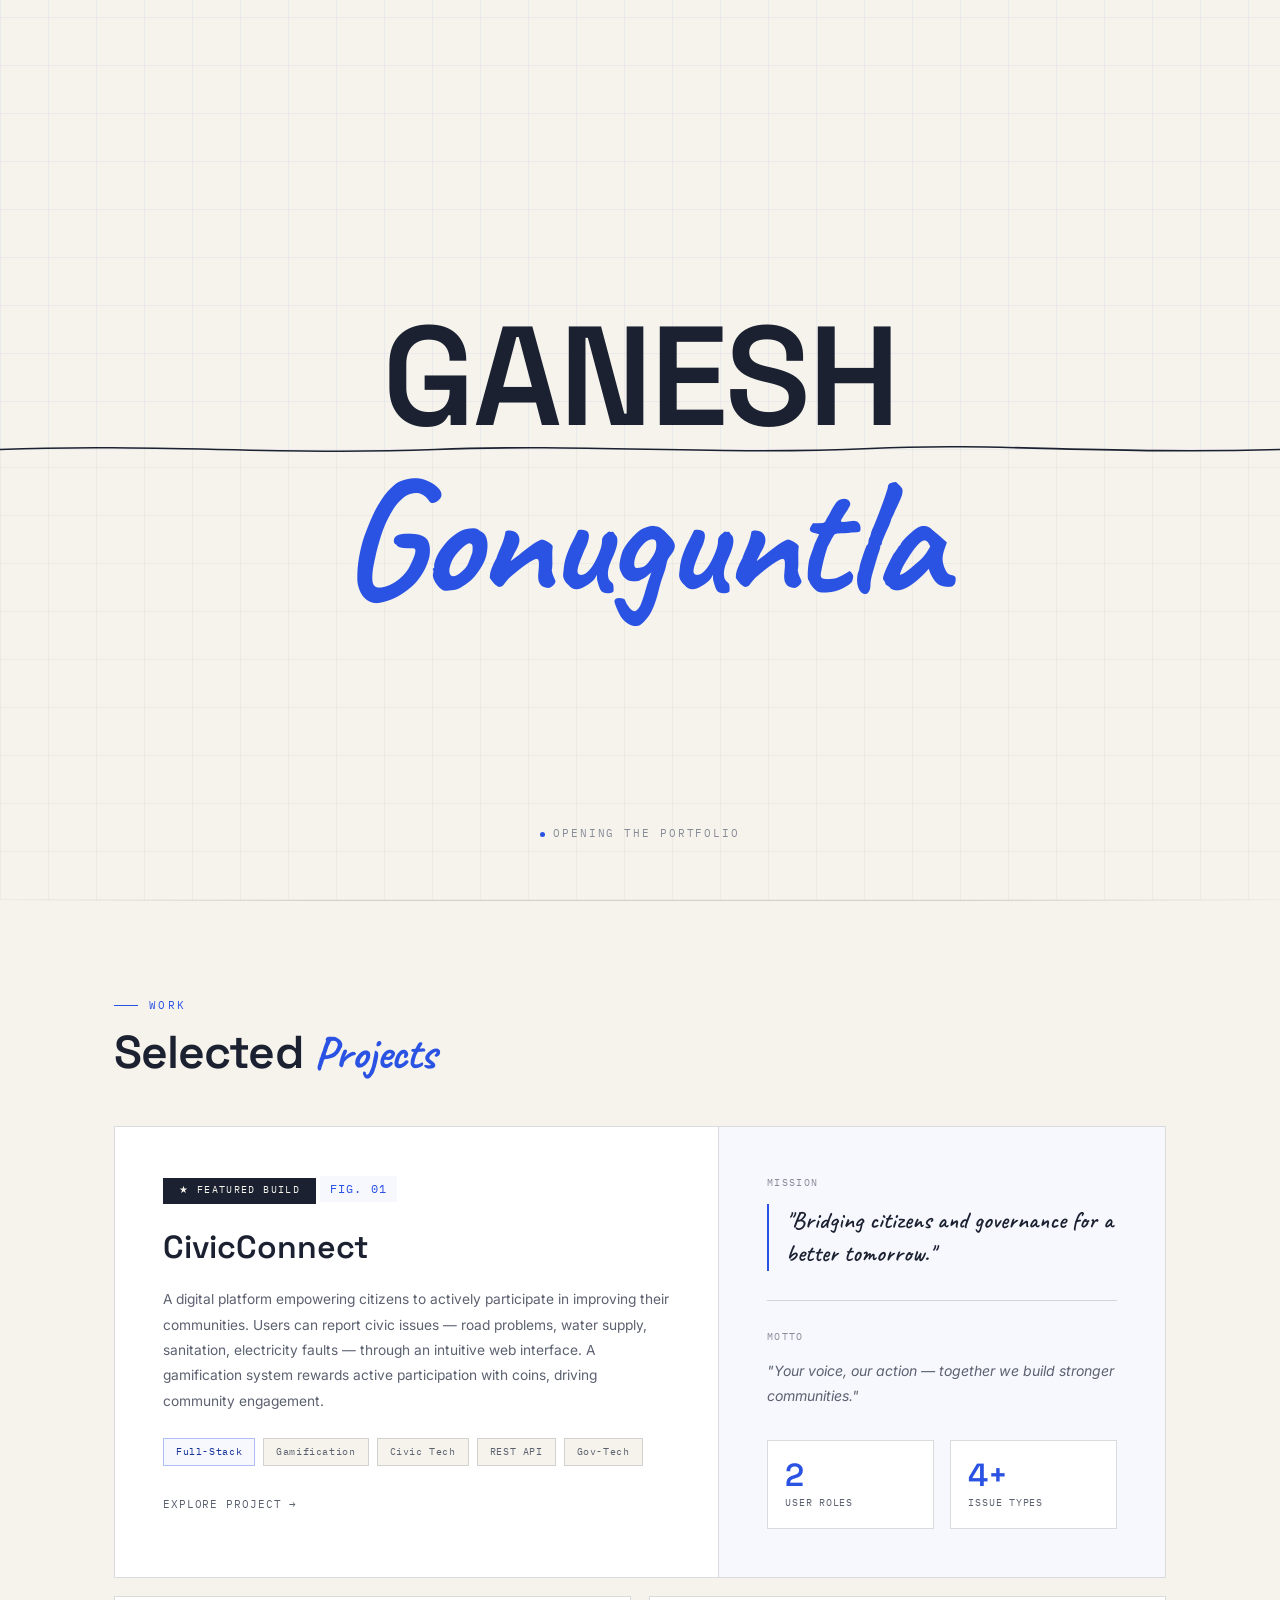
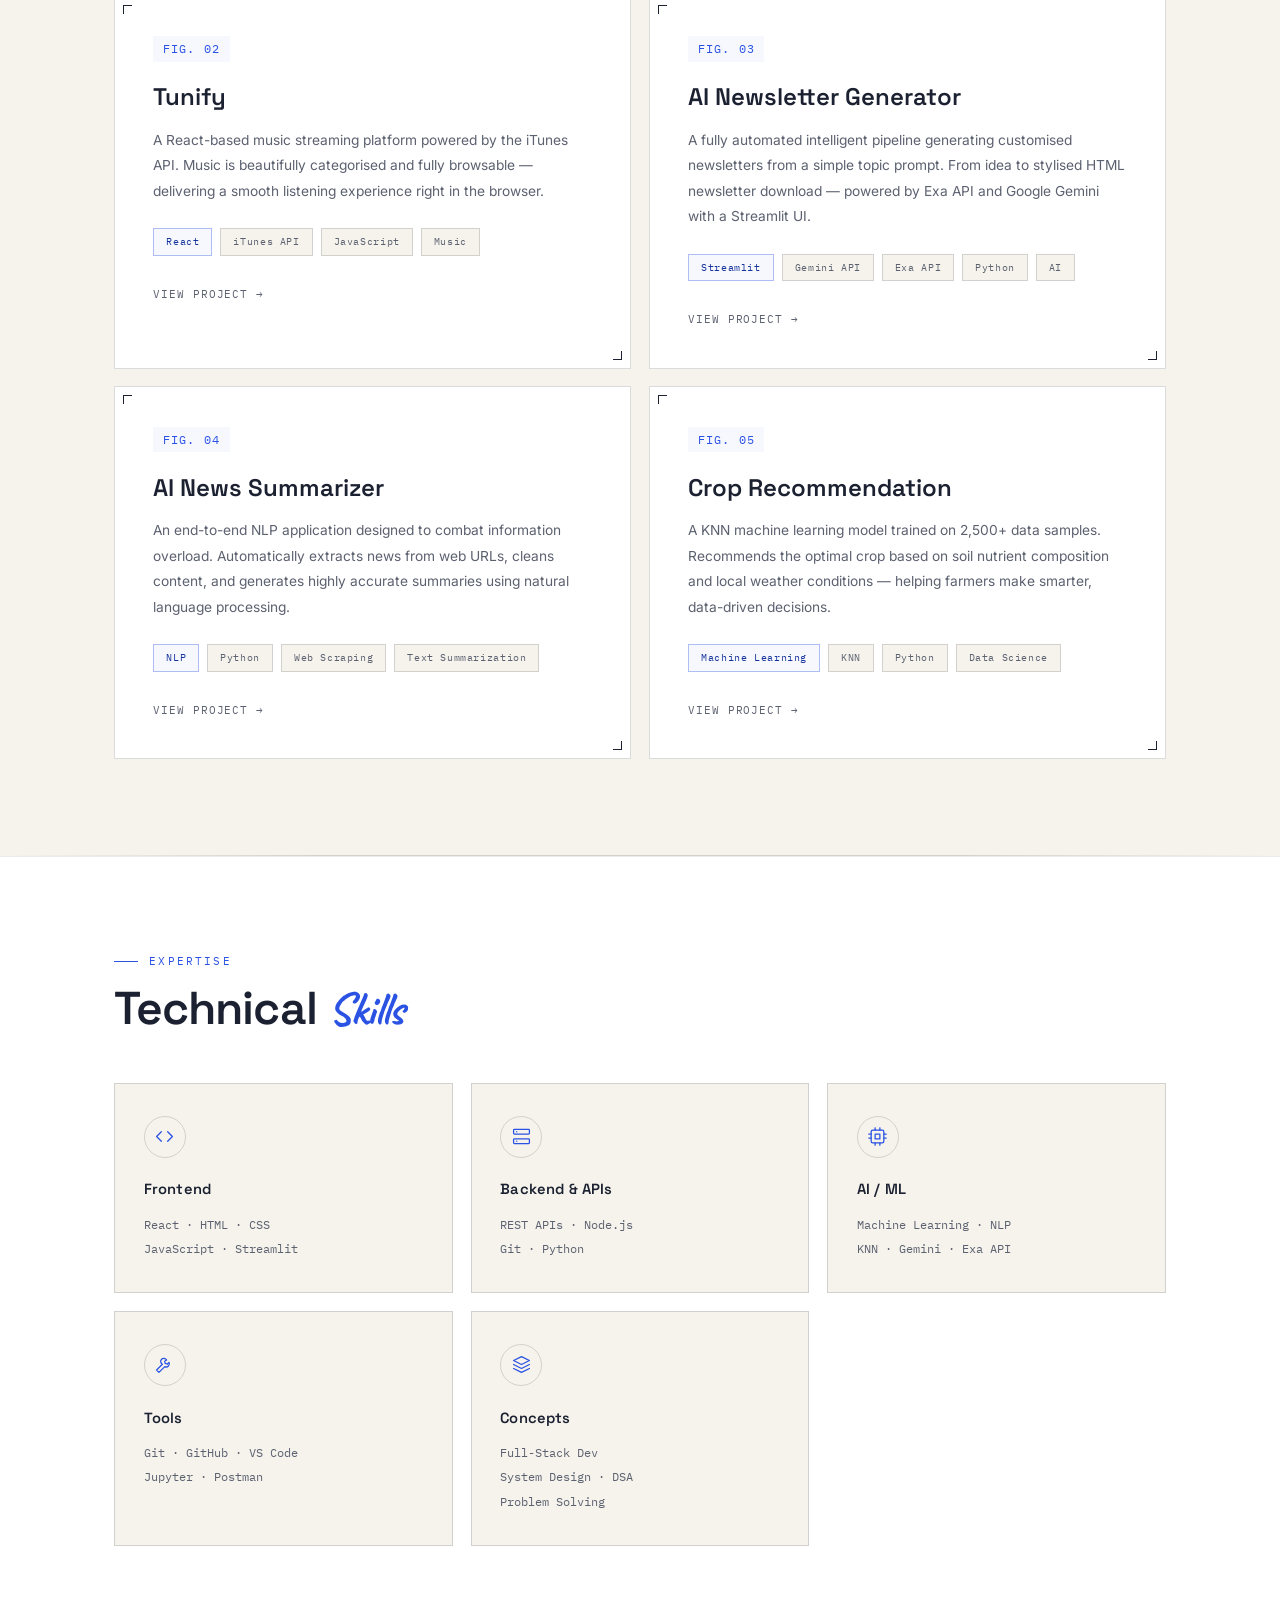
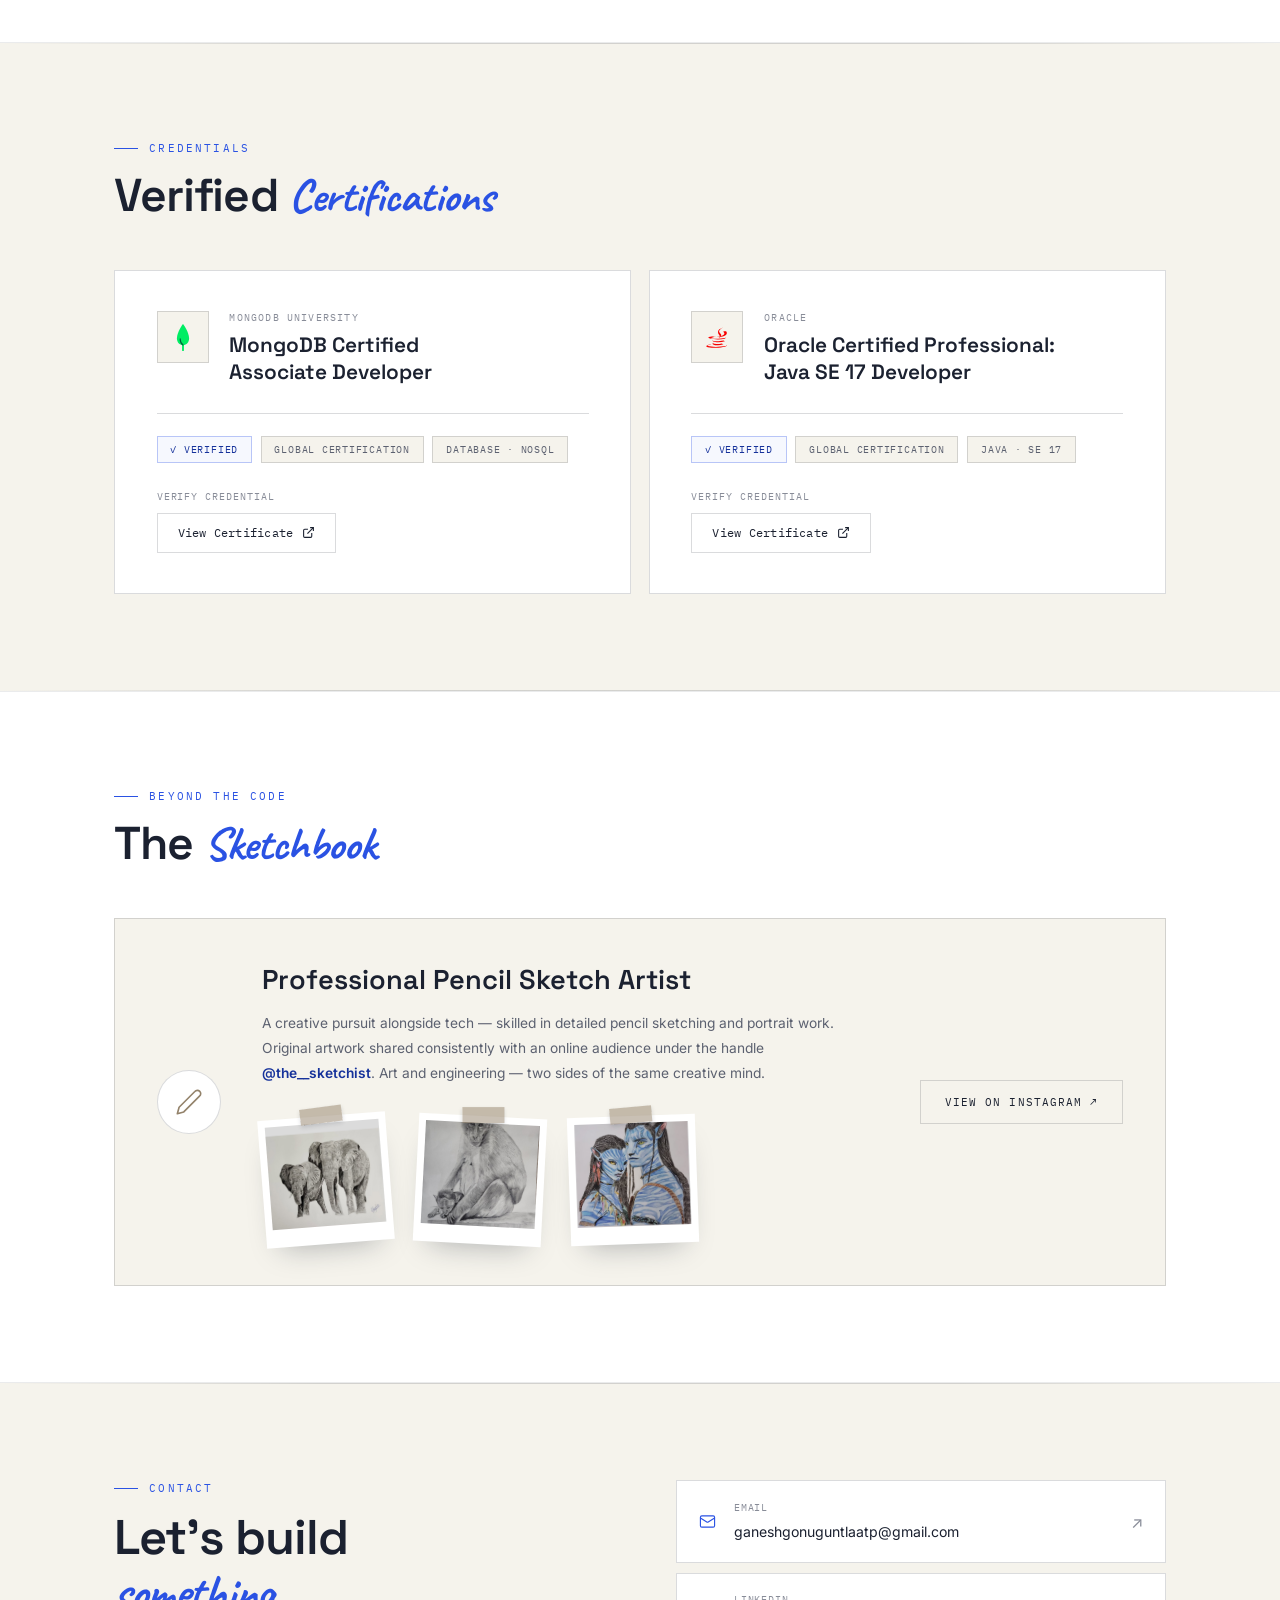
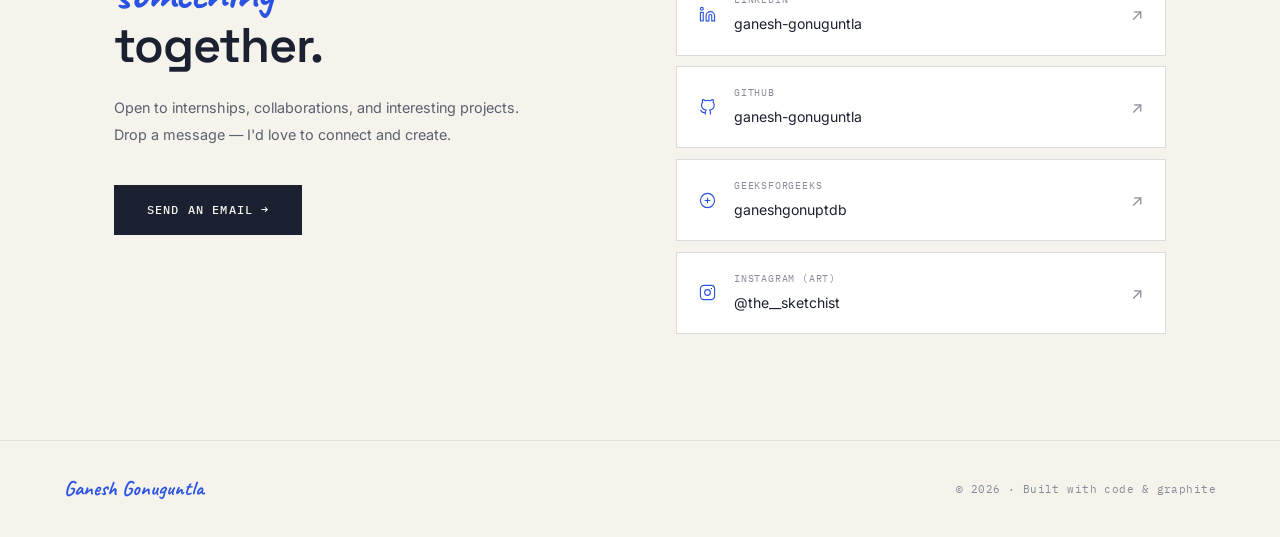
==== commit 2712902f: "version 2.o" ====
--- a/index.html
+++ b/index.html
@@ -4,244 +4,98 @@
 <meta charset="UTF-8">
 <meta name="viewport" content="width=device-width, initial-scale=1.0">
 <title>Ganesh Gonuguntla — Portfolio</title>
-<link href="https://fonts.googleapis.com/css2?family=Cormorant+Garamond:ital,wght@0,300;0,400;0,600;1,300;1,400&family=Syne:wght@400;500;700&family=DM+Mono:wght@300;400&display=swap" rel="stylesheet">
-<style>
-*{margin:0;padding:0;box-sizing:border-box}
-:root{
-  --bg:#07070d;
-  --bg2:#0e0e18;
-  --bg3:#16161f;
-  --gold:#c9a96e;
-  --gold2:#e8c98a;
-  --violet:#9b7fea;
-  --text:#f2efe9;
-  --muted:#7a7888;
-  --muted2:#aba9bc;
-  --border:rgba(201,169,110,0.14);
-  --card:rgba(255,255,255,0.025);
-}
-html{scroll-behavior:smooth}
-body{background:var(--bg);color:var(--text);font-family:'Syne',sans-serif;font-weight:400;overflow-x:hidden;cursor:none}
-#cursor{position:fixed;width:10px;height:10px;background:var(--gold);border-radius:50%;pointer-events:none;z-index:9999;transform:translate(-50%,-50%);mix-blend-mode:difference}
-#cursor-ring{position:fixed;width:36px;height:36px;border:1px solid rgba(201,169,110,0.7);border-radius:50%;pointer-events:none;z-index:9998;transform:translate(-50%,-50%);transition:all .18s ease}
-body::after{content:'';position:fixed;inset:0;background-image:url("data:image/svg+xml,%3Csvg viewBox='0 0 200 200' xmlns='http://www.w3.org/2000/svg'%3E%3Cfilter id='n'%3E%3CfeTurbulence type='fractalNoise' baseFrequency='0.85' numOctaves='4' stitchTiles='stitch'/%3E%3C/filter%3E%3Crect width='100%25' height='100%25' filter='url(%23n)' opacity='0.04'/%3E%3C/svg%3E");pointer-events:none;z-index:1;opacity:.6}
-.orb{position:fixed;border-radius:50%;pointer-events:none;z-index:0;transition:transform 1s ease}
-.orb1{width:700px;height:700px;top:-250px;right:-150px;background:radial-gradient(circle,rgba(155,127,234,0.07) 0%,transparent 70%)}
-.orb2{width:600px;height:600px;bottom:5%;left:-200px;background:radial-gradient(circle,rgba(201,169,110,0.06) 0%,transparent 70%)}
-
-/* NAV */
-nav{position:fixed;top:0;left:0;right:0;z-index:200;padding:1.4rem 5vw;display:flex;align-items:center;justify-content:space-between;border-bottom:1px solid var(--border);background:rgba(7,7,13,0.85);backdrop-filter:blur(24px)}
-.nav-logo{font-family:'Cormorant Garamond',serif;font-size:1.25rem;font-style:italic;color:var(--gold);letter-spacing:.02em}
-.nav-links{display:flex;gap:2.5rem;list-style:none}
-.nav-links a{color:var(--muted2);text-decoration:none;font-size:.74rem;letter-spacing:.14em;text-transform:uppercase;transition:color .3s}
-.nav-links a:hover{color:var(--gold)}
-.nav-dot{width:7px;height:7px;background:var(--gold);border-radius:50%;animation:pulse 2.5s infinite}
-@keyframes pulse{0%,100%{opacity:1;transform:scale(1)}50%{opacity:.3;transform:scale(.7)}}
-
-/* HERO */
-#hero{position:relative;min-height:100vh;display:grid;grid-template-columns:1.1fr 0.9fr;align-items:center;padding:8rem 5vw 5rem;gap:5rem;z-index:2}
-.hero-left{display:flex;flex-direction:column;gap:2rem}
-.hero-tag{display:inline-flex;align-items:center;gap:.6rem;border:1px solid var(--border);border-radius:100px;padding:.4rem 1.2rem;font-size:.7rem;letter-spacing:.15em;text-transform:uppercase;color:var(--gold);width:fit-content}
-.hero-tag span{width:5px;height:5px;background:var(--gold);border-radius:50%;animation:pulse 2s infinite}
-h1.hero-name{font-family:'Cormorant Garamond',serif;font-size:clamp(3.5rem,5.5vw,6rem);line-height:1.02;font-weight:300;letter-spacing:-.02em}
-h1.hero-name em{font-style:italic;color:var(--gold)}
-.hero-summary{font-size:.93rem;line-height:1.9;color:var(--muted2);max-width:500px}
-.hero-ctas{display:flex;gap:1rem;flex-wrap:wrap;margin-top:.3rem}
-.btn-primary{padding:.9rem 2.4rem;background:var(--gold);color:#07070d;border:none;font-family:'Syne',sans-serif;font-size:.78rem;letter-spacing:.12em;text-transform:uppercase;font-weight:700;cursor:pointer;text-decoration:none;transition:all .3s;clip-path:polygon(10px 0%,100% 0%,calc(100% - 10px) 100%,0% 100%);display:inline-block}
-.btn-primary:hover{background:var(--gold2);transform:translateY(-2px)}
-.btn-outline{padding:.9rem 2.4rem;background:transparent;color:var(--text);border:1px solid var(--border);font-family:'Syne',sans-serif;font-size:.78rem;letter-spacing:.12em;text-transform:uppercase;cursor:pointer;text-decoration:none;transition:all .3s;display:inline-block}
-.btn-outline:hover{border-color:var(--gold);color:var(--gold);transform:translateY(-2px)}
-.hero-socials{display:flex;gap:1.3rem;align-items:center;padding-top:.5rem}
-.hero-socials a{color:var(--muted);transition:color .3s;display:flex;align-items:center}
-.hero-socials a:hover{color:var(--gold)}
-.hero-socials svg{width:19px;height:19px;fill:none;stroke:currentColor;stroke-width:1.5}
-
-/* photo */
-.hero-right{display:flex;justify-content:center;align-items:center;position:relative}
-.photo-frame{position:relative;width:340px;height:430px}
-.photo-frame-border{position:absolute;inset:0;border:1px solid var(--border)}
-.photo-frame-corner{position:absolute;width:20px;height:20px}
-.photo-frame-corner.tl{top:-1px;left:-1px;border-top:2px solid var(--gold);border-left:2px solid var(--gold)}
-.photo-frame-corner.tr{top:-1px;right:-1px;border-top:2px solid var(--gold);border-right:2px solid var(--gold)}
-.photo-frame-corner.bl{bottom:-1px;left:-1px;border-bottom:2px solid var(--gold);border-left:2px solid var(--gold)}
-.photo-frame-corner.br{bottom:-1px;right:-1px;border-bottom:2px solid var(--gold);border-right:2px solid var(--gold)}
-.photo-frame-accent{position:absolute;top:-14px;right:-14px;width:100%;height:100%;border:1px solid rgba(201,169,110,0.2)}
-.photo-frame-inner{position:absolute;inset:0;background:var(--bg3);display:flex;flex-direction:column;align-items:center;justify-content:center;gap:1.2rem;overflow:hidden}
-.photo-frame-inner img{width:100%;height:100%;object-fit:cover;display:block}
-.photo-placeholder-icon{width:88px;height:88px;border-radius:50%;background:var(--bg2);border:1px solid var(--border);display:flex;align-items:center;justify-content:center}
-.photo-placeholder-icon svg{width:42px;height:42px;stroke:var(--muted);fill:none;stroke-width:1.2}
-.photo-placeholder-text{font-size:.72rem;color:var(--muted);letter-spacing:.07em;text-align:center;padding:0 2rem;line-height:1.6}
-.photo-badge{position:absolute;bottom:-22px;left:-22px;background:var(--bg2);border:1px solid var(--border);padding:1rem 1.3rem;z-index:3}
-.photo-badge-num{font-family:'Cormorant Garamond',serif;font-size:2.2rem;color:var(--gold);font-weight:300;line-height:1}
-.photo-badge-label{font-size:.62rem;color:var(--muted);letter-spacing:.1em;text-transform:uppercase;margin-top:.25rem}
-.photo-badge2{position:absolute;top:-22px;right:-22px;background:var(--bg2);border:1px solid var(--border);padding:.8rem 1.1rem;z-index:3;text-align:center}
-.photo-badge2-text{font-size:.62rem;color:var(--gold);letter-spacing:.12em;text-transform:uppercase}
-
-/* SECTIONS */
-section{position:relative;z-index:2}
-.section-inner{max-width:1180px;margin:0 auto;padding:6rem 5vw}
-.section-label{font-size:.66rem;letter-spacing:.22em;text-transform:uppercase;color:var(--gold);margin-bottom:.8rem;display:flex;align-items:center;gap:.8rem}
-.section-label::before{content:'';display:block;width:28px;height:1px;background:var(--gold)}
-.section-title{font-family:'Cormorant Garamond',serif;font-size:clamp(2rem,3.5vw,3.2rem);font-weight:300;line-height:1.1;margin-bottom:3rem}
-.section-title em{font-style:italic;color:var(--gold)}
-.divider{height:1px;background:linear-gradient(90deg,transparent,var(--border) 30%,var(--border) 70%,transparent)}
-
-/* PROJECTS */
-.projects-grid{display:grid;grid-template-columns:1fr 1fr;gap:1px;background:var(--border)}
-.project-card{background:var(--bg);padding:2.8rem;transition:background .35s;position:relative;overflow:hidden}
-.project-card::before{content:'';position:absolute;inset:0;background:linear-gradient(135deg,rgba(201,169,110,0.04),transparent 60%);opacity:0;transition:opacity .4s}
-.project-card:hover::before{opacity:1}
-.project-card:hover{background:var(--bg2)}
-.project-num{font-family:'Cormorant Garamond',serif;font-size:3.8rem;color:rgba(201,169,110,0.1);font-weight:300;line-height:1;margin-bottom:1rem;font-style:italic}
-.project-name{font-family:'Cormorant Garamond',serif;font-size:1.55rem;font-weight:400;margin-bottom:.85rem}
-.project-desc{font-size:.84rem;line-height:1.85;color:var(--muted2);margin-bottom:1.6rem}
-.project-tags{display:flex;flex-wrap:wrap;gap:.5rem;margin-bottom:1.6rem}
-.tag{font-size:.63rem;letter-spacing:.1em;text-transform:uppercase;padding:.3rem .8rem;border:1px solid var(--border);color:var(--muted);font-family:'DM Mono',monospace}
-.tag-gold{border-color:rgba(201,169,110,0.3);color:var(--gold)}
-.project-arrow{display:inline-flex;align-items:center;gap:.5rem;font-size:.7rem;letter-spacing:.12em;text-transform:uppercase;color:var(--muted);transition:color .3s}
-.project-card:hover .project-arrow{color:var(--gold)}
-
-/* featured */
-.project-featured{grid-column:span 2;display:grid;grid-template-columns:1fr 1fr}
-.project-featured-left{padding:3rem;background:var(--bg2);border-right:1px solid var(--border)}
-.project-featured-right{padding:3rem;background:var(--bg2)}
-.featured-badge{display:inline-block;font-size:.6rem;letter-spacing:.16em;text-transform:uppercase;background:rgba(201,169,110,0.1);color:var(--gold);border:1px solid rgba(201,169,110,0.22);padding:.3rem 1rem;margin-bottom:1rem}
-.project-mission{font-family:'Cormorant Garamond',serif;font-size:1.1rem;font-style:italic;color:var(--muted2);border-left:2px solid var(--gold);padding-left:1.1rem;line-height:1.75}
-
-/* SKILLS */
-#skills{background:var(--bg2)}
-.skills-grid{display:grid;grid-template-columns:repeat(3,1fr);gap:1.5rem}
-.skill-card{border:1px solid var(--border);padding:2rem 1.8rem;background:rgba(255,255,255,0.015);transition:border-color .3s,transform .35s}
-.skill-card:hover{border-color:rgba(201,169,110,0.3);transform:translateY(-4px)}
-.skill-icon{font-size:1.4rem;margin-bottom:1.2rem;display:block}
-.skill-name{font-size:.84rem;font-weight:500;margin-bottom:.6rem;color:var(--text);letter-spacing:.04em}
-.skill-list{font-size:.78rem;color:var(--muted);line-height:2;font-family:'DM Mono',monospace}
-
-/* CERTIFICATIONS */
-#certifications{background:var(--bg)}
-.certs-grid{display:grid;grid-template-columns:1fr 1fr;gap:1.5rem}
-.cert-card{position:relative;border:1px solid var(--border);padding:2.6rem 2.8rem;background:var(--card);overflow:hidden;transition:border-color .4s,transform .35s}
-.cert-card::before{content:'';position:absolute;inset:0;background:linear-gradient(135deg,rgba(201,169,110,0.05) 0%,transparent 55%);opacity:0;transition:opacity .4s;pointer-events:none;z-index:0}
-.cert-card:hover::before{opacity:1}
-.cert-card:hover{border-color:rgba(201,169,110,0.35);transform:translateY(-4px)}
-.cert-card-glow{position:absolute;top:-60px;right:-60px;width:200px;height:200px;border-radius:50%;pointer-events:none;transition:opacity .4s;opacity:0;z-index:0}
-.cert-card:hover .cert-card-glow{opacity:1}
-.cert-card:nth-child(1) .cert-card-glow{background:radial-gradient(circle,rgba(0,237,100,0.06) 0%,transparent 70%)}
-.cert-card:nth-child(2) .cert-card-glow{background:radial-gradient(circle,rgba(244,144,0,0.07) 0%,transparent 70%)}
-.cert-header{display:flex;align-items:flex-start;gap:1.4rem;margin-bottom:1.8rem;position:relative;z-index:1}
-.cert-logo-wrap{width:56px;height:56px;border:1px solid var(--border);display:flex;align-items:center;justify-content:center;flex-shrink:0;background:rgba(255,255,255,0.03)}
-.cert-logo-wrap svg{width:32px;height:32px}
-.cert-issuer{font-size:.62rem;letter-spacing:.14em;text-transform:uppercase;color:var(--muted);margin-bottom:.4rem}
-.cert-name{font-family:'Cormorant Garamond',serif;font-size:1.4rem;font-weight:400;line-height:1.25;color:var(--text)}
-.cert-divider{height:1px;background:var(--border);margin-bottom:1.5rem;position:relative;z-index:1}
-.cert-meta{display:flex;flex-wrap:wrap;gap:.6rem;margin-bottom:1.8rem;position:relative;z-index:1}
-.cert-badge{font-size:.6rem;letter-spacing:.12em;text-transform:uppercase;padding:.3rem .85rem;font-family:'DM Mono',monospace}
-.cert-badge-verified{background:rgba(201,169,110,0.08);color:var(--gold);border:1px solid rgba(201,169,110,0.25)}
-.cert-badge-global{background:rgba(255,255,255,0.04);color:var(--muted2);border:1px solid var(--border)}
-.cert-credential-label{font-size:.62rem;letter-spacing:.12em;text-transform:uppercase;color:var(--muted);margin-bottom:.5rem;position:relative;z-index:1}
-.cert-link{position:relative;z-index:2;display:inline-flex;align-items:center;gap:.6rem;font-size:.75rem;color:var(--gold);text-decoration:none;border:1px solid rgba(201,169,110,0.25);padding:.65rem 1.3rem;transition:all .3s;font-family:'DM Mono',monospace;letter-spacing:.04em;cursor:pointer}
-.cert-link:hover{background:rgba(201,169,110,0.1);border-color:rgba(201,169,110,0.5)}
-.cert-link svg{width:13px;height:13px;stroke:currentColor;fill:none;stroke-width:2;flex-shrink:0;pointer-events:none}
-.cert-accent-line{position:absolute;bottom:0;left:0;right:0;height:2px;background:linear-gradient(90deg,transparent,var(--gold),transparent);opacity:0;transition:opacity .4s;pointer-events:none;z-index:0}
-.cert-card:hover .cert-accent-line{opacity:0.5}
-
-/* CO-CURRICULAR */
-.activity-card{border:1px solid var(--border);padding:2.5rem 3rem;background:var(--card);display:grid;grid-template-columns:auto 1fr auto;align-items:center;gap:3rem;transition:border-color .3s}
-.activity-card:hover{border-color:rgba(201,169,110,0.3)}
-.activity-icon{width:72px;height:72px;border:1px solid var(--border);display:flex;align-items:center;justify-content:center;font-size:2rem;flex-shrink:0}
-.activity-title{font-family:'Cormorant Garamond',serif;font-size:1.9rem;font-weight:300;margin-bottom:.6rem}
-.activity-desc{font-size:.84rem;color:var(--muted2);line-height:1.8}
-.activity-link{padding:.75rem 1.6rem;border:1px solid rgba(201,169,110,0.3);color:var(--gold);font-size:.7rem;letter-spacing:.12em;text-transform:uppercase;text-decoration:none;transition:all .3s;white-space:nowrap;display:inline-block}
-.activity-link:hover{background:var(--gold);color:#07070d}
-
-/* Artworks gallery styles */
-.artwork-gallery{display:flex;gap:1rem;margin-top:1.5rem;flex-wrap:wrap}
-.artwork-img{width:120px;height:120px;object-fit:cover;border:1px solid var(--border);border-radius:4px;transition:transform .3s}
-.artwork-img:hover{transform:scale(1.05)}
-
-/* CONTACT */
-#contact{background:var(--bg2)}
-.contact-grid{display:grid;grid-template-columns:1fr 1fr;gap:5rem;align-items:start}
-.contact-big{font-family:'Cormorant Garamond',serif;font-size:clamp(2.5rem,4vw,4.5rem);font-weight:300;line-height:1.08;margin-bottom:1.5rem}
-.contact-big em{font-style:italic;color:var(--gold)}
-.contact-sub{font-size:.88rem;color:var(--muted2);line-height:1.85;margin-bottom:2.5rem}
-.contact-row{display:flex;align-items:center;gap:1.2rem;padding:1.25rem 1.5rem;border:1px solid var(--border);text-decoration:none;color:var(--text);transition:all .3s;position:relative;overflow:hidden;margin-bottom:.7rem}
-.contact-row::after{content:'';position:absolute;left:0;top:0;height:100%;width:0;background:rgba(201,169,110,0.05);transition:width .4s}
-.contact-row:hover::after{width:100%}
-.contact-row:hover{border-color:rgba(201,169,110,0.3)}
-.contact-row svg{width:18px;height:18px;stroke:var(--gold);fill:none;stroke-width:1.5;flex-shrink:0}
-.contact-row-label{font-size:.67rem;letter-spacing:.1em;text-transform:uppercase;color:var(--muted);display:block;margin-bottom:.15rem}
-.contact-row-val{font-size:.86rem;color:var(--text)}
-.contact-arrow{margin-left:auto;font-size:1rem;transition:transform .3s,color .3s;color:var(--muted)}
-.contact-row:hover .contact-arrow{transform:translate(4px,-4px);color:var(--gold)}
-
-footer{border-top:1px solid var(--border);padding:2rem 5vw;display:flex;justify-content:space-between;align-items:center;position:relative;z-index:2}
-.footer-name{font-family:'Cormorant Garamond',serif;font-size:1rem;font-style:italic;color:var(--gold)}
-.footer-copy{font-size:.7rem;color:var(--muted);letter-spacing:.08em}
-
-.fade-up{opacity:0;transform:translateY(28px);transition:opacity .75s ease,transform .75s ease}
-.fade-up.visible{opacity:1;transform:translateY(0)}
-::-webkit-scrollbar{width:3px}::-webkit-scrollbar-track{background:var(--bg)}::-webkit-scrollbar-thumb{background:rgba(201,169,110,0.3)}
-
-@media(max-width:960px){
-  #hero{grid-template-columns:1fr;padding-top:7rem}
-  .hero-right{display:none}
-  .projects-grid{grid-template-columns:1fr}
-  .project-featured{grid-column:span 1;display:block}
-  .project-featured-right{display:none}
-  .skills-grid{grid-template-columns:1fr 1fr}
-  .certs-grid{grid-template-columns:1fr}
-  .contact-grid{grid-template-columns:1fr}
-  .activity-card{grid-template-columns:auto 1fr}
-  .activity-link{display:none}
-  nav{padding:1.1rem 1.5rem}
-}
-@media(max-width:600px){
-  .skills-grid{grid-template-columns:1fr}
-  .nav-links{display:none}
-}
-</style>
+<meta name="description" content="Ganesh Gonuguntla — Computer Science undergraduate, full-stack &amp; ML developer, and pencil-sketch artist.">
+<link rel="preconnect" href="https://fonts.googleapis.com">
+<link rel="preconnect" href="https://fonts.gstatic.com" crossorigin>
+<link href="https://fonts.googleapis.com/css2?family=Space+Grotesk:wght@500;600;700&family=Caveat:wght@600;700&family=Inter:wght@400;500;600&family=IBM+Plex+Mono:wght@400;500&display=swap" rel="stylesheet">
+<link rel="stylesheet" href="css/style.css">
 </head>
 <body>
+
+<!-- CUSTOM CURSOR -->
 <div id="cursor"></div>
 <div id="cursor-ring"></div>
+
+<!-- AMBIENT ORBS -->
 <div class="orb orb1"></div>
 <div class="orb orb2"></div>
 
+<!-- ============ INTRO — opens from the equator ============ -->
+<div id="intro" aria-hidden="true">
+  <div class="intro-half intro-top">
+    <h1 class="intro-name">GANESH</h1>
+  </div>
+  <div class="intro-half intro-bottom">
+    <h1 class="intro-name">Gonuguntla</h1>
+  </div>
+  <div class="intro-seam">
+    <svg viewBox="0 0 1000 14" preserveAspectRatio="none">
+      <path d="M0,7 C120,1 220,13 340,7 C460,1 560,13 680,6 C780,0 860,12 1000,7"/>
+    </svg>
+  </div>
+  <div class="intro-hint"><span></span>opening the portfolio</div>
+</div>
+
+<!-- ============ NAV ============ -->
 <nav>
-  <div class="nav-logo">G. Ganesh</div>
+  <div class="nav-logo"><span class="dot"></span>Ganesh</div>
   <ul class="nav-links">
     <li><a href="#hero">Home</a></li>
     <li><a href="#projects">Projects</a></li>
     <li><a href="#skills">Skills</a></li>
-    <li><a href="#certifications">Certifications</a></li>
-    <li><a href="#cocurricular">More</a></li>
+    <li><a href="#certifications">Certs</a></li>
+    <li><a href="#cocurricular">Sketchbook</a></li>
     <li><a href="#contact">Contact</a></li>
   </ul>
-  <div class="nav-dot"></div>
+  <div class="nav-right">
+    <button class="sound-toggle" id="soundToggle" aria-pressed="false" title="Toggle sound">
+      <svg class="wave-line" viewBox="0 0 24 24"><polygon points="3 9 8 9 13 4 13 20 8 15 3 15 3 9"/><path d="M16.5 8.5a5 5 0 0 1 0 7"/><path d="M19 6a8.5 8.5 0 0 1 0 12"/></svg>
+      <svg class="muted-line" viewBox="0 0 24 24"><polygon points="3 9 8 9 13 4 13 20 8 15 3 15 3 9"/><line x1="17" y1="9" x2="22" y2="14"/><line x1="22" y1="9" x2="17" y2="14"/></svg>
+    </button>
+    <button class="nav-burger" id="navBurger" aria-label="Open menu">
+      <span></span><span></span><span></span>
+    </button>
+  </div>
 </nav>
 
-<!-- HERO -->
+<div class="menu-backdrop" id="menuBackdrop"></div>
+<div class="mobile-menu" id="mobileMenu">
+  <a href="#hero">Home</a>
+  <a href="#projects">Projects</a>
+  <a href="#skills">Skills</a>
+  <a href="#certifications">Certifications</a>
+  <a href="#cocurricular">Sketchbook</a>
+  <a href="#contact">Contact</a>
+</div>
+
+<!-- ============ HERO ============ -->
 <section id="hero">
   <div class="hero-left fade-up">
-    <div class="hero-tag"><span></span>CS Undergraduate · Open to Opportunities</div>
-    <h1 class="hero-name">Gonuguntla<br><em>Ganesh</em></h1>
-    <p class="hero-summary">Computer Science undergraduate with strong foundations in software development and problem-solving. Experienced in building full-stack applications and ML models, with hands-on exposure to Git and REST APIs.</p>
+    <div class="hero-tag"><span></span><b>B.Tech CS</b>&nbsp;· Open to Opportunities</div>
+    <h1 class="hero-name">Gonuguntla
+      <span class="script">
+        Ganesh
+        <svg class="underline-path" viewBox="0 0 400 14" preserveAspectRatio="none">
+          <path d="M3,9 C60,2 110,13 170,7 C230,1 290,12 397,5"/>
+        </svg>
+      </span>
+    </h1>
+    <p class="hero-summary">Computer Science undergraduate with strong foundations in software development and problem-solving. I build full-stack applications and ML models, with hands-on experience in Git and REST APIs — and sketch in graphite when I'm away from the keyboard.</p>
     <div class="hero-ctas">
-      <a href="#projects" class="btn-primary">View Projects</a>
+      <a href="#projects" class="btn-primary">View Projects →</a>
       <a href="#contact" class="btn-outline">Get In Touch</a>
     </div>
     <div class="hero-socials">
-      <a href="https://github.com/ganesh-gonuguntla" target="_blank" title="GitHub">
+      <a href="https://github.com/ganesh-gonuguntla" target="_blank" rel="noopener" title="GitHub">
         <svg viewBox="0 0 24 24"><path d="M9 19c-5 1.5-5-2.5-7-3m14 6v-3.87a3.37 3.37 0 0 0-.94-2.61c3.14-.35 6.44-1.54 6.44-7A5.44 5.44 0 0 0 20 4.77 5.07 5.07 0 0 0 19.91 1S18.73.65 16 2.48a13.38 13.38 0 0 0-7 0C6.27.65 5.09 1 5.09 1A5.07 5.07 0 0 0 5 4.77a5.44 5.44 0 0 0-1.5 3.78c0 5.42 3.3 6.61 6.44 7A3.37 3.37 0 0 0 9 18.13V22"/></svg>
       </a>
-      <a href="https://www.linkedin.com/in/ganesh-gonuguntla-90ba67291" target="_blank" title="LinkedIn">
+      <a href="https://www.linkedin.com/in/ganesh-gonuguntla-90ba67291" target="_blank" rel="noopener" title="LinkedIn">
         <svg viewBox="0 0 24 24"><path d="M16 8a6 6 0 0 1 6 6v7h-4v-7a2 2 0 0 0-2-2 2 2 0 0 0-2 2v7h-4v-7a6 6 0 0 1 6-6z"/><rect x="2" y="9" width="4" height="12"/><circle cx="4" cy="4" r="2"/></svg>
       </a>
-      <a href="https://www.geeksforgeeks.org/profile/ganeshgonuptdb" target="_blank" title="GeeksForGeeks">
+      <a href="https://www.geeksforgeeks.org/profile/ganeshgonuptdb" target="_blank" rel="noopener" title="GeeksForGeeks">
         <svg viewBox="0 0 24 24"><circle cx="12" cy="12" r="10"/><path d="M8 12h8M12 8v8"/></svg>
       </a>
-      <a href="https://www.instagram.com/the__sketchist" target="_blank" title="Instagram Art">
+      <a href="https://www.instagram.com/the__sketchist" target="_blank" rel="noopener" title="Instagram — Art">
         <svg viewBox="0 0 24 24"><rect x="2" y="2" width="20" height="20" rx="5"/><circle cx="12" cy="12" r="4"/><circle cx="17.5" cy="6.5" r="1" fill="currentColor" stroke="none"/></svg>
       </a>
       <a href="mailto:ganeshgonuguntlaatp@gmail.com" title="Email">
@@ -252,20 +106,20 @@
   <div class="hero-right fade-up" style="transition-delay:.2s">
     <div class="photo-frame">
       <div class="photo-frame-border"></div>
-      <div class="photo-frame-corner tl"></div>
-      <div class="photo-frame-corner tr"></div>
-      <div class="photo-frame-corner bl"></div>
-      <div class="photo-frame-corner br"></div>
-      <div class="photo-frame-accent"></div>
-      <div class="photo-frame-inner" id="photoArea">
-        <img src="profile.jpeg" style="width:100%;height:100%;object-fit:cover;display:block">
-      </div>
-      <div class="photo-badge">
-        <div class="photo-badge-num">5+</div>
-        <div class="photo-badge-label">Projects Built</div>
-      </div>
-      <div class="photo-badge2">
-        <div class="photo-badge2-text">CS Undergrad</div>
+      <div class="crosshair tl"></div>
+      <div class="crosshair tr"></div>
+      <div class="crosshair bl"></div>
+      <div class="crosshair br"></div>
+      <div class="photo-frame-inner">
+        <img src="profile.jpeg" alt="Portrait of Ganesh Gonuguntla">
+      </div>
+      <div class="photo-tag num">
+        <div class="photo-tag-num">5+</div>
+        <div class="photo-tag-label">Projects Built</div>
+      </div>
+      <div class="photo-tag status">
+        <span></span>
+        <div class="photo-tag-status-text">CS Undergrad</div>
       </div>
     </div>
   </div>
@@ -273,7 +127,7 @@
 
 <div class="divider"></div>
 
-<!-- PROJECTS -->
+<!-- ============ PROJECTS ============ -->
 <section id="projects">
   <div class="section-inner">
     <div class="section-label fade-up">Work</div>
@@ -282,45 +136,46 @@
 
       <div class="project-featured">
         <div class="project-featured-left">
-          <div class="featured-badge">★ Featured Project</div>
-          <div class="project-num">01</div>
-          <h3 class="project-name" style="font-family:'Cormorant Garamond',serif;font-size:2.1rem;margin-bottom:1rem">CivicConnect</h3>
+          <div class="featured-badge">★ Featured Build</div>
+          <div class="project-num">FIG. 01</div>
+          <h3 class="project-name" style="font-size:2rem;margin-bottom:1rem">CivicConnect</h3>
           <p class="project-desc">A digital platform empowering citizens to actively participate in improving their communities. Users can report civic issues — road problems, water supply, sanitation, electricity faults — through an intuitive web interface. A gamification system rewards active participation with coins, driving community engagement.</p>
           <div class="project-tags">
-            <span class="tag tag-gold">Full-Stack</span>
+            <span class="tag tag-blue">Full-Stack</span>
             <span class="tag">Gamification</span>
             <span class="tag">Civic Tech</span>
             <span class="tag">REST API</span>
             <span class="tag">Gov-Tech</span>
           </div>
-          <span class="project-arrow">Explore Project →</span>
+          <a href="https://civic-connect-two-henna.vercel.app" target="_blank" rel="noopener" class="project-arrow">Explore Project →</a>
         </div>
         <div class="project-featured-right">
-          <p style="font-size:.66rem;letter-spacing:.16em;text-transform:uppercase;color:var(--muted);margin-bottom:.9rem">Mission</p>
+          <p class="spec-label">Mission</p>
           <div class="project-mission">"Bridging citizens and governance for a better tomorrow."</div>
-          <div style="margin-top:2rem;padding-top:2rem;border-top:1px solid var(--border)">
-            <p style="font-size:.66rem;letter-spacing:.16em;text-transform:uppercase;color:var(--muted);margin-bottom:.9rem">Motto</p>
-            <p style="font-family:'Cormorant Garamond',serif;font-style:italic;font-size:1.05rem;color:var(--muted2);line-height:1.75">"Your voice, our action – together we build stronger communities."</p>
-          </div>
-          <div style="margin-top:2rem;display:grid;grid-template-columns:1fr 1fr;gap:1rem">
-            <div style="padding:1.1rem;border:1px solid var(--border)">
-              <div style="font-family:'Cormorant Garamond',serif;font-size:2.2rem;color:var(--gold);font-weight:300;line-height:1">2</div>
-              <div style="font-size:.62rem;color:var(--muted);letter-spacing:.1em;text-transform:uppercase;margin-top:.3rem">User Roles</div>
+          <div style="margin-top:1.8rem;padding-top:1.8rem;border-top:1px solid var(--line)">
+            <p class="spec-label">Motto</p>
+            <p style="font-family:var(--body);font-size:.88rem;color:var(--graphite);line-height:1.8;font-style:italic">"Your voice, our action — together we build stronger communities."</p>
+          </div>
+          <div class="spec-stats">
+            <div class="spec-stat">
+              <div class="spec-stat-num">2</div>
+              <div class="spec-stat-label">User Roles</div>
             </div>
-            <div style="padding:1.1rem;border:1px solid var(--border)">
-              <div style="font-family:'Cormorant Garamond',serif;font-size:2.2rem;color:var(--gold);font-weight:300;line-height:1">4+</div>
-              <div style="font-size:.62rem;color:var(--muted);letter-spacing:.1em;text-transform:uppercase;margin-top:.3rem">Issue Types</div>
+            <div class="spec-stat">
+              <div class="spec-stat-num">4+</div>
+              <div class="spec-stat-label">Issue Types</div>
             </div>
           </div>
         </div>
       </div>
 
       <div class="project-card">
-        <div class="project-num">02</div>
+        <span class="tick tl"></span><span class="tick br"></span>
+        <div class="project-num">FIG. 02</div>
         <h3 class="project-name">Tunify</h3>
         <p class="project-desc">A React-based music streaming platform powered by the iTunes API. Music is beautifully categorised and fully browsable — delivering a smooth listening experience right in the browser.</p>
         <div class="project-tags">
-          <span class="tag tag-gold">React</span>
+          <span class="tag tag-blue">React</span>
           <span class="tag">iTunes API</span>
           <span class="tag">JavaScript</span>
           <span class="tag">Music</span>
@@ -329,11 +184,12 @@
       </div>
 
       <div class="project-card">
-        <div class="project-num">03</div>
+        <span class="tick tl"></span><span class="tick br"></span>
+        <div class="project-num">FIG. 03</div>
         <h3 class="project-name">AI Newsletter Generator</h3>
         <p class="project-desc">A fully automated intelligent pipeline generating customised newsletters from a simple topic prompt. From idea to stylised HTML newsletter download — powered by Exa API and Google Gemini with a Streamlit UI.</p>
         <div class="project-tags">
-          <span class="tag tag-gold">Streamlit</span>
+          <span class="tag tag-blue">Streamlit</span>
           <span class="tag">Gemini API</span>
           <span class="tag">Exa API</span>
           <span class="tag">Python</span>
@@ -343,11 +199,12 @@
       </div>
 
       <div class="project-card">
-        <div class="project-num">04</div>
+        <span class="tick tl"></span><span class="tick br"></span>
+        <div class="project-num">FIG. 04</div>
         <h3 class="project-name">AI News Summarizer</h3>
         <p class="project-desc">An end-to-end NLP application designed to combat information overload. Automatically extracts news from web URLs, cleans content, and generates highly accurate summaries using natural language processing.</p>
         <div class="project-tags">
-          <span class="tag tag-gold">NLP</span>
+          <span class="tag tag-blue">NLP</span>
           <span class="tag">Python</span>
           <span class="tag">Web Scraping</span>
           <span class="tag">Text Summarization</span>
@@ -356,11 +213,12 @@
       </div>
 
       <div class="project-card">
-        <div class="project-num">05</div>
+        <span class="tick tl"></span><span class="tick br"></span>
+        <div class="project-num">FIG. 05</div>
         <h3 class="project-name">Crop Recommendation</h3>
         <p class="project-desc">A KNN machine learning model trained on 2,500+ data samples. Recommends the optimal crop based on soil nutrient composition and local weather conditions — helping farmers make smarter, data-driven decisions.</p>
         <div class="project-tags">
-          <span class="tag tag-gold">Machine Learning</span>
+          <span class="tag tag-blue">Machine Learning</span>
           <span class="tag">KNN</span>
           <span class="tag">Python</span>
           <span class="tag">Data Science</span>
@@ -374,34 +232,34 @@
 
 <div class="divider"></div>
 
-<!-- SKILLS -->
+<!-- ============ SKILLS ============ -->
 <section id="skills">
   <div class="section-inner">
     <div class="section-label fade-up">Expertise</div>
     <h2 class="section-title fade-up">Technical <em>Skills</em></h2>
     <div class="skills-grid fade-up">
       <div class="skill-card">
-        <span class="skill-icon">⚡</span>
+        <div class="skill-icon"><svg viewBox="0 0 24 24" stroke-linecap="round" stroke-linejoin="round"><polyline points="8 6 2 12 8 18"/><polyline points="16 6 22 12 16 18"/></svg></div>
         <div class="skill-name">Frontend</div>
         <div class="skill-list">React · HTML · CSS<br>JavaScript · Streamlit</div>
       </div>
       <div class="skill-card">
-        <span class="skill-icon">🔧</span>
-        <div class="skill-name">Backend & APIs</div>
+        <div class="skill-icon"><svg viewBox="0 0 24 24" stroke-linecap="round" stroke-linejoin="round"><rect x="2" y="3" width="20" height="6" rx="1"/><rect x="2" y="15" width="20" height="6" rx="1"/><line x1="6" y1="6" x2="6.01" y2="6"/><line x1="6" y1="18" x2="6.01" y2="18"/></svg></div>
+        <div class="skill-name">Backend &amp; APIs</div>
         <div class="skill-list">REST APIs · Node.js<br>Git · Python</div>
       </div>
       <div class="skill-card">
-        <span class="skill-icon">🤖</span>
+        <div class="skill-icon"><svg viewBox="0 0 24 24" stroke-linecap="round" stroke-linejoin="round"><rect x="4" y="4" width="16" height="16" rx="2"/><rect x="9" y="9" width="6" height="6"/><line x1="9" y1="1" x2="9" y2="4"/><line x1="15" y1="1" x2="15" y2="4"/><line x1="9" y1="20" x2="9" y2="23"/><line x1="15" y1="20" x2="15" y2="23"/><line x1="20" y1="9" x2="23" y2="9"/><line x1="20" y1="14" x2="23" y2="14"/><line x1="1" y1="9" x2="4" y2="9"/><line x1="1" y1="14" x2="4" y2="14"/></svg></div>
         <div class="skill-name">AI / ML</div>
         <div class="skill-list">Machine Learning · NLP<br>KNN · Gemini · Exa API</div>
       </div>
       <div class="skill-card">
-        <span class="skill-icon">🛠</span>
+        <div class="skill-icon"><svg viewBox="0 0 24 24" stroke-linecap="round" stroke-linejoin="round"><path d="M14.7 6.3a4 4 0 1 0-5.4 5.4L2 19l3 3 7.3-7.3a4 4 0 0 0 5.4-5.4l-2.1 2.1-2.7-.7-.7-2.7 2.1-2.1z"/></svg></div>
         <div class="skill-name">Tools</div>
         <div class="skill-list">Git · GitHub · VS Code<br>Jupyter · Postman</div>
       </div>
       <div class="skill-card">
-        <span class="skill-icon">💡</span>
+        <div class="skill-icon"><svg viewBox="0 0 24 24" stroke-linecap="round" stroke-linejoin="round"><polygon points="12 2 2 7 12 12 22 7 12 2"/><polyline points="2 17 12 22 22 17"/><polyline points="2 12 12 17 22 12"/></svg></div>
         <div class="skill-name">Concepts</div>
         <div class="skill-list">Full-Stack Dev<br>System Design · DSA<br>Problem Solving</div>
       </div>
@@ -411,20 +269,17 @@
 
 <div class="divider"></div>
 
-<!-- CERTIFICATIONS -->
+<!-- ============ CERTIFICATIONS ============ -->
 <section id="certifications">
   <div class="section-inner">
     <div class="section-label fade-up">Credentials</div>
-    <h2 class="section-title fade-up">Global <em>Certifications</em></h2>
+    <h2 class="section-title fade-up">Verified <em>Certifications</em></h2>
     <div class="certs-grid fade-up">
 
       <!-- MongoDB -->
       <div class="cert-card">
-        <div class="cert-card-glow"></div>
-        <div class="cert-accent-line"></div>
         <div class="cert-header">
           <div class="cert-logo-wrap">
-            <!-- MongoDB leaf logo -->
             <svg viewBox="0 0 32 32" fill="none" xmlns="http://www.w3.org/2000/svg">
               <path d="M16 2C16 2 9.5 10.5 9.5 17.5C9.5 21.366 12.134 24.5 16 24.5C19.866 24.5 22.5 21.366 22.5 17.5C22.5 10.5 16 2 16 2Z" fill="#00ED64"/>
               <path d="M16 24.5V30" stroke="#00ED64" stroke-width="2" stroke-linecap="round"/>
@@ -443,7 +298,7 @@
           <span class="cert-badge cert-badge-global">Database · NoSQL</span>
         </div>
         <div class="cert-credential-label">Verify Credential</div>
-        <a href="https://learn.mongodb.com/c/-6ahwezbRFiCb0XOeQOtGA" target="_blank" class="cert-link">
+        <a href="https://learn.mongodb.com/c/-6ahwezbRFiCb0XOeQOtGA" target="_blank" rel="noopener" class="cert-link">
           View Certificate
           <svg viewBox="0 0 24 24"><path d="M18 13v6a2 2 0 0 1-2 2H5a2 2 0 0 1-2-2V8a2 2 0 0 1 2-2h6"/><polyline points="15 3 21 3 21 9"/><line x1="10" y1="14" x2="21" y2="3"/></svg>
         </a>
@@ -451,11 +306,8 @@
 
       <!-- Oracle Java -->
       <div class="cert-card">
-        <div class="cert-card-glow"></div>
-        <div class="cert-accent-line"></div>
         <div class="cert-header">
           <div class="cert-logo-wrap">
-            <!-- Oracle / Java logo -->
             <svg viewBox="0 0 32 32" fill="none" xmlns="http://www.w3.org/2000/svg">
               <path d="M12.5 22C12.5 22 11 22.8 13.5 23.1C16.5 23.5 18 23.4 21 22.8C21 22.8 21.8 23.3 22.9 23.7C16.3 26.5 8 23.5 12.5 22Z" fill="#F80000"/>
               <path d="M11.7 19C11.7 19 10 20 12.5 20.3C15.8 20.7 18.5 20.7 23 19.7C23 19.7 23.6 20.3 24.5 20.6C17 23 8.5 20.9 11.7 19Z" fill="#F80000"/>
@@ -477,7 +329,7 @@
           <span class="cert-badge cert-badge-global">Java · SE 17</span>
         </div>
         <div class="cert-credential-label">Verify Credential</div>
-        <a href="https://catalog-education.oracle.com/ords/certview/sharebadge?id=D4DD4F46A98FB9F9305BDC0299B3FA44D88B295876DB74418FB3D28D5EBB62EB" target="_blank" class="cert-link">
+        <a href="https://catalog-education.oracle.com/ords/certview/sharebadge?id=D4DD4F46A98FB9F9305BDC0299B3FA44D88B295876DB74418FB3D28D5EBB62EB" target="_blank" rel="noopener" class="cert-link">
           View Certificate
           <svg viewBox="0 0 24 24"><path d="M18 13v6a2 2 0 0 1-2 2H5a2 2 0 0 1-2-2V8a2 2 0 0 1 2-2h6"/><polyline points="15 3 21 3 21 9"/><line x1="10" y1="14" x2="21" y2="3"/></svg>
         </a>
@@ -489,30 +341,32 @@
 
 <div class="divider"></div>
 
-<!-- CO-CURRICULAR -->
+<!-- ============ SKETCHBOOK (co-curricular) ============ -->
 <section id="cocurricular">
   <div class="section-inner">
-    <div class="section-label fade-up">Beyond Code</div>
-    <h2 class="section-title fade-up">Co-Curricular <em>Activities</em></h2>
+    <div class="section-label fade-up">Beyond the Code</div>
+    <h2 class="section-title fade-up">The <em>Sketchbook</em></h2>
     <div class="activity-card fade-up">
-      <div class="activity-icon">✏️</div>
+      <div class="activity-icon">
+        <svg viewBox="0 0 24 24" stroke-linecap="round" stroke-linejoin="round"><path d="M17 3a2.85 2.83 0 1 1 4 4L7.5 20.5 2 22l1.5-5.5z"/></svg>
+      </div>
       <div>
         <h3 class="activity-title">Professional Pencil Sketch Artist</h3>
-        <p class="activity-desc">A creative pursuit alongside tech — skilled in detailed pencil sketching and portrait work. Sharing original artwork consistently with an online audience under the handle <strong style="color:var(--gold)">@the__sketchist</strong>. Art and engineering — two sides of the same creative mind.</p>
+        <p class="activity-desc">A creative pursuit alongside tech — skilled in detailed pencil sketching and portrait work. Original artwork shared consistently with an online audience under the handle <strong>@the__sketchist</strong>. Art and engineering — two sides of the same creative mind.</p>
         <div class="artwork-gallery">
-          <img src="art1.jpeg" alt="Artwork 1" class="artwork-img">
-          <img src="art2.jpeg" alt="Artwork 2" class="artwork-img">
-          <img src="art3.jpeg" alt="Artwork 3" class="artwork-img">
-        </div>
-      </div>
-      <a href="https://www.instagram.com/the__sketchist?igsh=MW9zeXJtNzhoeHh6MA==" target="_blank" class="activity-link">View on Instagram ↗</a>
+          <div class="pinned"><span class="washi"></span><img src="art1.jpeg" alt="Pencil sketch of two elephants"></div>
+          <div class="pinned"><span class="washi"></span><img src="art2.jpeg" alt="Pencil sketch of a macaque and infant"></div>
+          <div class="pinned"><span class="washi"></span><img src="art3.jpeg" alt="Colour pencil sketch of two Avatar characters"></div>
+        </div>
+      </div>
+      <a href="https://www.instagram.com/the__sketchist?igsh=MW9zeXJtNzhoeHh6MA==" target="_blank" rel="noopener" class="activity-link">View on Instagram ↗</a>
     </div>
   </div>
 </section>
 
 <div class="divider"></div>
 
-<!-- CONTACT -->
+<!-- ============ CONTACT ============ -->
 <section id="contact">
   <div class="section-inner">
     <div class="contact-grid">
@@ -520,7 +374,7 @@
         <div class="section-label">Contact</div>
         <h2 class="contact-big">Let's build<br><em>something</em><br>together.</h2>
         <p class="contact-sub">Open to internships, collaborations, and interesting projects. Drop a message — I'd love to connect and create.</p>
-        <a href="mailto:ganeshgonuguntlaatp@gmail.com" class="btn-primary">Send an Email</a>
+        <a href="mailto:ganeshgonuguntlaatp@gmail.com" class="btn-primary">Send an Email →</a>
       </div>
       <div class="fade-up" style="transition-delay:.15s">
         <a href="mailto:ganeshgonuguntlaatp@gmail.com" class="contact-row">
@@ -528,22 +382,22 @@
           <div><span class="contact-row-label">Email</span><span class="contact-row-val">ganeshgonuguntlaatp@gmail.com</span></div>
           <span class="contact-arrow">↗</span>
         </a>
-        <a href="https://www.linkedin.com/in/ganesh-gonuguntla-90ba67291" target="_blank" class="contact-row">
+        <a href="https://www.linkedin.com/in/ganesh-gonuguntla-90ba67291" target="_blank" rel="noopener" class="contact-row">
           <svg viewBox="0 0 24 24"><path d="M16 8a6 6 0 0 1 6 6v7h-4v-7a2 2 0 0 0-2-2 2 2 0 0 0-2 2v7h-4v-7a6 6 0 0 1 6-6z"/><rect x="2" y="9" width="4" height="12"/><circle cx="4" cy="4" r="2"/></svg>
           <div><span class="contact-row-label">LinkedIn</span><span class="contact-row-val">ganesh-gonuguntla</span></div>
           <span class="contact-arrow">↗</span>
         </a>
-        <a href="https://github.com/ganesh-gonuguntla" target="_blank" class="contact-row">
+        <a href="https://github.com/ganesh-gonuguntla" target="_blank" rel="noopener" class="contact-row">
           <svg viewBox="0 0 24 24"><path d="M9 19c-5 1.5-5-2.5-7-3m14 6v-3.87a3.37 3.37 0 0 0-.94-2.61c3.14-.35 6.44-1.54 6.44-7A5.44 5.44 0 0 0 20 4.77 5.07 5.07 0 0 0 19.91 1S18.73.65 16 2.48a13.38 13.38 0 0 0-7 0C6.27.65 5.09 1 5.09 1A5.07 5.07 0 0 0 5 4.77a5.44 5.44 0 0 0-1.5 3.78c0 5.42 3.3 6.61 6.44 7A3.37 3.37 0 0 0 9 18.13V22"/></svg>
           <div><span class="contact-row-label">GitHub</span><span class="contact-row-val">ganesh-gonuguntla</span></div>
           <span class="contact-arrow">↗</span>
         </a>
-        <a href="https://www.geeksforgeeks.org/profile/ganeshgonuptdb" target="_blank" class="contact-row">
+        <a href="https://www.geeksforgeeks.org/profile/ganeshgonuptdb" target="_blank" rel="noopener" class="contact-row">
           <svg viewBox="0 0 24 24"><circle cx="12" cy="12" r="10"/><path d="M8 12h8M12 8v8"/></svg>
           <div><span class="contact-row-label">GeeksForGeeks</span><span class="contact-row-val">ganeshgonuptdb</span></div>
           <span class="contact-arrow">↗</span>
         </a>
-        <a href="https://www.instagram.com/the__sketchist" target="_blank" class="contact-row">
+        <a href="https://www.instagram.com/the__sketchist" target="_blank" rel="noopener" class="contact-row">
           <svg viewBox="0 0 24 24"><rect x="2" y="2" width="20" height="20" rx="5"/><circle cx="12" cy="12" r="4"/><circle cx="17.5" cy="6.5" r="1" fill="currentColor" stroke="none"/></svg>
           <div><span class="contact-row-label">Instagram (Art)</span><span class="contact-row-val">@the__sketchist</span></div>
           <span class="contact-arrow">↗</span>
@@ -554,36 +408,10 @@
 </section>
 
 <footer>
-  <div class="footer-name">Gonuguntla Ganesh</div>
-  <div class="footer-copy">© 2025 · Crafted with code & creativity</div>
+  <div class="footer-name">Ganesh Gonuguntla</div>
+  <div class="footer-copy">© 2026 · Built with code &amp; graphite</div>
 </footer>
 
-<script>
-const cursor = document.getElementById('cursor');
-const ring = document.getElementById('cursor-ring');
-let mx=0,my=0,rx=0,ry=0;
-document.addEventListener('mousemove',e=>{mx=e.clientX;my=e.clientY;cursor.style.left=mx+'px';cursor.style.top=my+'px'});
-function animRing(){rx+=(mx-rx)*.12;ry+=(my-ry)*.12;ring.style.left=rx+'px';ring.style.top=ry+'px';requestAnimationFrame(animRing)}
-animRing();
-document.querySelectorAll('a,button,.project-card,.skill-card,.activity-card,.cert-card').forEach(el=>{
-  el.addEventListener('mouseenter',()=>{ring.style.transform='translate(-50%,-50%) scale(1.7)';ring.style.borderColor='rgba(201,169,110,0.9)'});
-  el.addEventListener('mouseleave',()=>{ring.style.transform='translate(-50%,-50%) scale(1)';ring.style.borderColor='rgba(201,169,110,0.7)'});
-});
-
-const obs=new IntersectionObserver(entries=>{entries.forEach(e=>{if(e.isIntersecting)e.target.classList.add('visible')})},{threshold:.1});
-document.querySelectorAll('.fade-up').forEach(el=>obs.observe(el));
-
-const sections=document.querySelectorAll('section[id]');
-const navLinks=document.querySelectorAll('.nav-links a');
-const navObs=new IntersectionObserver(entries=>{entries.forEach(e=>{if(e.isIntersecting){navLinks.forEach(a=>a.style.color='');const a=document.querySelector('.nav-links a[href="#'+e.target.id+'"]');if(a)a.style.color='var(--gold)'}})},{threshold:.5});
-sections.forEach(s=>navObs.observe(s));
-
-document.addEventListener('mousemove',e=>{
-  const x=(e.clientX/window.innerWidth-.5)*25;
-  const y=(e.clientY/window.innerHeight-.5)*25;
-  document.querySelector('.orb1').style.transform=`translate(${x}px,${y}px)`;
-  document.querySelector('.orb2').style.transform=`translate(${-x}px,${-y}px)`;
-});
-</script>
+<script src="js/script.js"></script>
 </body>
-</html>+</html>
--- a/css/style.css
+++ b/css/style.css
@@ -0,0 +1,533 @@
+/* ============================================================
+   GANESH GONUGUNTLA — PORTFOLIO
+   Design concept: "Blueprint & Graphite"
+   Engineering precision (blueprint grid, mono labels, crosshairs)
+   meets sketchbook artistry (hand-drawn line, pinned pages, script signature)
+   ============================================================ */
+
+*{margin:0;padding:0;box-sizing:border-box}
+
+:root{
+  --paper:#F5F3EC;
+  --paper-raised:#FFFFFF;
+  --ink:#1B2130;
+  --graphite:#5C6170;
+  --graphite-soft:#888c98;
+  --line:rgba(27,33,48,0.16);
+  --line-soft:rgba(27,33,48,0.09);
+  --blue:#2A52E3;
+  --blue-deep:#16329B;
+  --blue-soft:rgba(42,82,227,0.08);
+  --blue-softer:rgba(42,82,227,0.04);
+  --pencil:#93826A;
+  --pencil-soft:rgba(147,130,106,0.14);
+
+  --display:'Space Grotesk',sans-serif;
+  --script:'Caveat',cursive;
+  --body:'Inter',sans-serif;
+  --mono:'IBM Plex Mono',monospace;
+}
+
+html{scroll-behavior:smooth}
+html,body{background:var(--paper)}
+
+body{
+  color:var(--ink);
+  font-family:var(--body);
+  font-weight:400;
+  overflow-x:hidden;
+  cursor:none;
+  position:relative;
+  line-height:1.5;
+}
+
+@media(hover:none){
+  body{cursor:auto}
+}
+
+/* ---------- blueprint grid backdrop ---------- */
+body::before{
+  content:'';
+  position:fixed;
+  inset:0;
+  z-index:0;
+  pointer-events:none;
+  background-image:
+    repeating-linear-gradient(0deg,rgba(42,82,227,0.05) 0px,rgba(42,82,227,0.05) 1px,transparent 1px,transparent 64px),
+    repeating-linear-gradient(90deg,rgba(42,82,227,0.05) 0px,rgba(42,82,227,0.05) 1px,transparent 1px,transparent 64px);
+  -webkit-mask-image:radial-gradient(ellipse 90% 70% at 50% 0%,black 30%,transparent 85%);
+  mask-image:radial-gradient(ellipse 90% 70% at 50% 0%,black 30%,transparent 85%);
+}
+body::after{
+  content:'';
+  position:fixed;inset:0;z-index:0;pointer-events:none;opacity:.5;
+  background-image:url("data:image/svg+xml,%3Csvg viewBox='0 0 200 200' xmlns='http://www.w3.org/2000/svg'%3E%3Cfilter id='n'%3E%3CfeTurbulence type='fractalNoise' baseFrequency='0.9' numOctaves='3' stitchTiles='stitch'/%3E%3C/filter%3E%3Crect width='100%25' height='100%25' filter='url(%23n)' opacity='0.025'/%3E%3C/svg%3E");
+}
+
+.orb{position:fixed;border-radius:50%;pointer-events:none;z-index:0;transition:transform 1.1s ease;filter:blur(10px)}
+.orb1{width:620px;height:620px;top:-220px;right:-180px;background:radial-gradient(circle,rgba(42,82,227,0.10) 0%,transparent 70%)}
+.orb2{width:560px;height:560px;bottom:0;left:-220px;background:radial-gradient(circle,rgba(147,130,106,0.14) 0%,transparent 70%)}
+
+::-webkit-scrollbar{width:3px}
+::-webkit-scrollbar-track{background:var(--paper)}
+::-webkit-scrollbar-thumb{background:rgba(42,82,227,0.35)}
+
+::selection{background:var(--blue);color:var(--paper-raised)}
+
+a{color:inherit}
+
+/* ============================================================
+   CURSOR — kept exactly the same motion logic, restyled for light bg
+   ============================================================ */
+#cursor{position:fixed;width:9px;height:9px;background:var(--blue);border-radius:50%;pointer-events:none;z-index:9999;transform:translate(-50%,-50%)}
+#cursor-ring{position:fixed;width:34px;height:34px;border:1.4px solid rgba(27,33,48,0.45);border-radius:50%;pointer-events:none;z-index:9998;transform:translate(-50%,-50%);transition:transform .18s ease,border-color .18s ease,background .18s ease}
+
+@media(hover:none){
+  #cursor,#cursor-ring{display:none}
+}
+
+/* ============================================================
+   INTRO — equator split reveal
+   ============================================================ */
+#intro{
+  position:fixed;inset:0;z-index:10000;background:var(--paper);
+  overflow:hidden;
+}
+.intro-half{
+  position:absolute;left:0;right:0;height:50%;
+  display:flex;align-items:center;justify-content:center;
+  transition:transform 1.05s cubic-bezier(.76,0,.18,1);
+  background:var(--paper);
+}
+.intro-top{top:0;align-items:flex-end;padding-bottom:.4vh}
+.intro-bottom{bottom:0;align-items:flex-start;padding-top:.4vh}
+.intro-top::before{
+  content:'';position:absolute;inset:0;
+  background-image:repeating-linear-gradient(0deg,rgba(42,82,227,0.06) 0px,rgba(42,82,227,0.06) 1px,transparent 1px,transparent 48px),
+    repeating-linear-gradient(90deg,rgba(42,82,227,0.06) 0px,rgba(42,82,227,0.06) 1px,transparent 1px,transparent 48px);
+}
+.intro-bottom::before{
+  content:'';position:absolute;inset:0;
+  background-image:repeating-linear-gradient(0deg,rgba(147,130,106,0.08) 0px,rgba(147,130,106,0.08) 1px,transparent 1px,transparent 48px),
+    repeating-linear-gradient(90deg,rgba(147,130,106,0.08) 0px,rgba(147,130,106,0.08) 1px,transparent 1px,transparent 48px);
+}
+.intro-name{
+  position:relative;z-index:2;
+  font-family:var(--display);
+  font-weight:600;
+  font-size:clamp(2.6rem,11vw,9rem);
+  letter-spacing:-.02em;
+  color:var(--ink);
+  opacity:0;
+  line-height:1;
+  text-align:center;
+  white-space:nowrap;
+}
+.intro-top .intro-name{transform:translateY(34px);animation:introIn .9s cubic-bezier(.16,1,.3,1) .15s forwards}
+.intro-bottom .intro-name{transform:translateY(-34px);animation:introIn .9s cubic-bezier(.16,1,.3,1) .35s forwards;font-family:var(--script);font-weight:700;color:var(--blue);font-size:clamp(3.2rem,13vw,10.5rem)}
+@keyframes introIn{to{opacity:1;transform:translateY(0)}}
+
+.intro-seam{
+  position:absolute;left:0;top:50%;width:100%;height:1px;
+  transform:translateY(-.5px);z-index:3;
+}
+.intro-seam svg{display:block;width:100%;height:14px;position:absolute;top:-7px;left:0;overflow:visible}
+.intro-seam path{
+  fill:none;stroke:var(--ink);stroke-width:1.6;stroke-linecap:round;
+  stroke-dasharray:1400;stroke-dashoffset:1400;
+  animation:drawSeam 1s cubic-bezier(.65,0,.35,1) .7s forwards;
+}
+@keyframes drawSeam{to{stroke-dashoffset:0}}
+
+.intro-hint{
+  position:absolute;bottom:6.5%;left:0;right:0;text-align:center;z-index:3;
+  font-family:var(--mono);font-size:.66rem;letter-spacing:.18em;text-transform:uppercase;
+  color:var(--graphite-soft);opacity:0;
+  animation:hintIn .8s ease 1.9s forwards;
+}
+.intro-hint span{display:inline-block;width:5px;height:5px;border-radius:50%;background:var(--blue);margin-right:.5rem;animation:pulse 1.4s infinite}
+@keyframes hintIn{to{opacity:1}}
+
+/* split state, triggered by JS */
+#intro.split .intro-top{transform:translateY(-105%)}
+#intro.split .intro-bottom{transform:translateY(105%)}
+#intro.split .intro-seam{opacity:0;transition:opacity .35s ease}
+#intro.split .intro-hint{opacity:0;transition:opacity .3s ease}
+#intro.hide{display:none}
+
+body.intro-active{overflow:hidden;height:100vh}
+
+@keyframes pulse{0%,100%{opacity:1;transform:scale(1)}50%{opacity:.25;transform:scale(.6)}}
+
+/* ============================================================
+   NAV
+   ============================================================ */
+nav{
+  position:fixed;top:0;left:0;right:0;z-index:200;
+  padding:1.3rem 5vw;display:flex;align-items:center;justify-content:space-between;
+  border-bottom:1px solid var(--line-soft);
+  background:rgba(245,243,236,0.78);backdrop-filter:blur(18px);
+}
+.nav-logo{
+  font-family:var(--script);font-size:1.7rem;font-weight:700;color:var(--ink);
+  display:flex;align-items:center;gap:.5rem;letter-spacing:.01em;
+}
+.nav-logo .dot{width:7px;height:7px;border-radius:50%;background:var(--blue)}
+.nav-links{display:flex;gap:2.3rem;list-style:none}
+.nav-links a{
+  position:relative;color:var(--graphite);text-decoration:none;
+  font-family:var(--mono);font-size:.7rem;letter-spacing:.12em;text-transform:uppercase;
+  transition:color .3s;padding-bottom:.3rem;
+}
+.nav-links a::after{
+  content:'';position:absolute;left:0;bottom:0;height:1.4px;width:0;background:var(--blue);
+  transition:width .3s ease;
+}
+.nav-links a:hover{color:var(--ink)}
+.nav-links a:hover::after,.nav-links a.active::after{width:100%}
+.nav-links a.active{color:var(--blue)}
+
+.nav-right{display:flex;align-items:center;gap:1.1rem}
+.sound-toggle{
+  width:34px;height:34px;border-radius:50%;border:1px solid var(--line);
+  background:transparent;display:flex;align-items:center;justify-content:center;
+  cursor:pointer;color:var(--graphite);transition:all .25s;flex-shrink:0;
+}
+.sound-toggle:hover{border-color:var(--blue);color:var(--blue)}
+.sound-toggle svg{width:15px;height:15px;stroke:currentColor;fill:none;stroke-width:1.7}
+.sound-toggle .muted-line{display:none}
+.sound-toggle.is-muted .muted-line{display:block}
+.sound-toggle.is-muted .wave-line{display:none}
+
+.nav-burger{
+  display:none;flex-direction:column;gap:5px;background:none;border:none;cursor:pointer;padding:.4rem;
+}
+.nav-burger span{width:22px;height:1.6px;background:var(--ink);transition:all .3s ease}
+.nav-burger.open span:nth-child(1){transform:translateY(6.6px) rotate(45deg)}
+.nav-burger.open span:nth-child(2){opacity:0}
+.nav-burger.open span:nth-child(3){transform:translateY(-6.6px) rotate(-45deg)}
+
+.mobile-menu{
+  position:fixed;top:0;right:0;bottom:0;width:min(78vw,340px);z-index:199;
+  background:var(--paper-raised);border-left:1px solid var(--line);
+  display:flex;flex-direction:column;gap:.4rem;padding:6.5rem 2.2rem 2rem;
+  transform:translateX(100%);transition:transform .45s cubic-bezier(.76,0,.18,1);
+}
+.mobile-menu.open{transform:translateX(0)}
+.mobile-menu a{
+  font-family:var(--display);font-size:1.5rem;color:var(--ink);text-decoration:none;
+  padding:.85rem 0;border-bottom:1px solid var(--line-soft);
+}
+.menu-backdrop{position:fixed;inset:0;background:rgba(27,33,48,0.25);z-index:198;opacity:0;pointer-events:none;transition:opacity .35s ease}
+.menu-backdrop.open{opacity:1;pointer-events:auto}
+
+/* ============================================================
+   HERO
+   ============================================================ */
+#hero{position:relative;min-height:100vh;display:grid;grid-template-columns:1.12fr .88fr;align-items:center;padding:9rem 5vw 5rem;gap:4rem;z-index:2}
+.hero-left{display:flex;flex-direction:column;gap:1.7rem}
+.hero-tag{
+  display:inline-flex;align-items:center;gap:.65rem;border:1px solid var(--line);border-radius:100px;
+  padding:.45rem 1.1rem .45rem .9rem;font-family:var(--mono);font-size:.68rem;letter-spacing:.1em;text-transform:uppercase;
+  color:var(--graphite);width:fit-content;background:var(--paper-raised);
+}
+.hero-tag span{width:6px;height:6px;background:var(--blue);border-radius:50%;animation:pulse 2.1s infinite}
+.hero-tag b{color:var(--ink);font-weight:600}
+
+h1.hero-name{
+  font-family:var(--display);font-weight:600;
+  font-size:clamp(3rem,5.6vw,5.4rem);line-height:1.0;letter-spacing:-.025em;color:var(--ink);
+}
+h1.hero-name .script{
+  display:block;font-family:var(--script);font-weight:700;color:var(--blue);
+  font-size:clamp(3.4rem,6.4vw,6.4rem);line-height:1.05;margin-top:.1rem;position:relative;width:fit-content;
+}
+.underline-path{position:absolute;left:-4px;right:-4px;bottom:-6px;height:14px;width:calc(100% + 8px)}
+.underline-path path{fill:none;stroke:var(--pencil);stroke-width:3;stroke-linecap:round;
+  stroke-dasharray:420;stroke-dashoffset:420;animation:drawUnderline 1s ease 1.6s forwards}
+@keyframes drawUnderline{to{stroke-dashoffset:0}}
+
+.hero-summary{font-size:.95rem;line-height:1.85;color:var(--graphite);max-width:480px}
+.hero-ctas{display:flex;gap:.9rem;flex-wrap:wrap;margin-top:.3rem}
+
+.btn-primary{
+  padding:.95rem 2rem;background:var(--ink);color:var(--paper);border:1px solid var(--ink);
+  font-family:var(--mono);font-size:.72rem;letter-spacing:.1em;text-transform:uppercase;font-weight:500;
+  cursor:pointer;text-decoration:none;transition:all .3s;display:inline-flex;align-items:center;gap:.5rem;
+}
+.btn-primary:hover{background:var(--blue);border-color:var(--blue);transform:translateY(-2px)}
+.btn-outline{
+  padding:.95rem 2rem;background:transparent;color:var(--ink);border:1px solid var(--line);
+  font-family:var(--mono);font-size:.72rem;letter-spacing:.1em;text-transform:uppercase;
+  cursor:pointer;text-decoration:none;transition:all .3s;display:inline-block;
+}
+.btn-outline:hover{border-color:var(--blue);color:var(--blue);transform:translateY(-2px)}
+
+.hero-socials{display:flex;gap:1.1rem;align-items:center;padding-top:.4rem}
+.hero-socials a{
+  width:38px;height:38px;border:1px solid var(--line);border-radius:50%;
+  color:var(--graphite);transition:all .3s;display:flex;align-items:center;justify-content:center;
+}
+.hero-socials a:hover{color:var(--blue);border-color:var(--blue);transform:translateY(-3px)}
+.hero-socials svg{width:16px;height:16px;fill:none;stroke:currentColor;stroke-width:1.6}
+
+/* photo / blueprint frame */
+.hero-right{display:flex;justify-content:center;align-items:center;position:relative}
+.photo-frame{position:relative;width:320px;height:400px}
+.photo-frame-border{position:absolute;inset:0;border:1px solid var(--line)}
+.crosshair{position:absolute;width:18px;height:18px;pointer-events:none}
+.crosshair::before,.crosshair::after{content:'';position:absolute;background:var(--blue)}
+.crosshair::before{top:50%;left:0;right:0;height:1.4px;transform:translateY(-50%)}
+.crosshair::after{left:50%;top:0;bottom:0;width:1.4px;transform:translateX(-50%)}
+.crosshair.tl{top:-9px;left:-9px}
+.crosshair.tr{top:-9px;right:-9px}
+.crosshair.bl{bottom:-9px;left:-9px}
+.crosshair.br{bottom:-9px;right:-9px}
+.photo-frame-inner{
+  position:absolute;inset:14px;background:var(--paper-raised);overflow:hidden;
+  box-shadow:0 30px 60px -25px rgba(27,33,48,0.25);
+}
+.photo-frame-inner img{width:100%;height:100%;object-fit:cover;display:block;filter:grayscale(.12) contrast(1.02)}
+.photo-tag{
+  position:absolute;background:var(--paper-raised);border:1px solid var(--line);
+  padding:.85rem 1.1rem;z-index:3;box-shadow:0 14px 30px -16px rgba(27,33,48,0.3);
+}
+.photo-tag.num{bottom:-20px;left:-22px}
+.photo-tag-num{font-family:var(--display);font-size:1.9rem;color:var(--blue);font-weight:600;line-height:1}
+.photo-tag-label{font-family:var(--mono);font-size:.6rem;color:var(--graphite);letter-spacing:.08em;text-transform:uppercase;margin-top:.2rem}
+.photo-tag.status{top:-18px;right:-18px;padding:.6rem .95rem;display:flex;align-items:center;gap:.5rem}
+.photo-tag.status span{width:6px;height:6px;border-radius:50%;background:var(--blue);animation:pulse 2s infinite}
+.photo-tag-status-text{font-family:var(--mono);font-size:.62rem;color:var(--ink);letter-spacing:.08em;text-transform:uppercase}
+
+/* ============================================================
+   SECTIONS — shared
+   ============================================================ */
+section{position:relative;z-index:2}
+.section-inner{max-width:1180px;margin:0 auto;padding:6rem 5vw}
+.section-label{
+  font-family:var(--mono);font-size:.68rem;letter-spacing:.2em;text-transform:uppercase;color:var(--blue);
+  margin-bottom:.9rem;display:flex;align-items:center;gap:.7rem;
+}
+.section-label::before{content:'';display:block;width:24px;height:1px;background:var(--blue)}
+.section-title{
+  font-family:var(--display);font-weight:600;font-size:clamp(2rem,3.6vw,3.1rem);line-height:1.08;
+  margin-bottom:3rem;color:var(--ink);letter-spacing:-.02em;
+}
+.section-title em{font-style:normal;font-family:var(--script);font-weight:700;color:var(--blue)}
+.divider{height:1px;background:linear-gradient(90deg,transparent,var(--line) 25%,var(--line) 75%,transparent)}
+
+/* ============================================================
+   PROJECTS
+   ============================================================ */
+#projects{background:var(--paper)}
+.projects-grid{display:grid;grid-template-columns:1fr 1fr;gap:1.1rem}
+
+.project-card{
+  position:relative;background:var(--paper-raised);padding:2.4rem;border:1px solid var(--line);
+  transition:transform .35s ease,border-color .3s ease,box-shadow .35s ease;
+}
+.project-card::before,.project-card::after,.project-featured::before,.project-featured::after{display:none}
+.project-card .tick{position:absolute;width:9px;height:9px;border-color:var(--line);transition:border-color .3s}
+.project-card .tick.tl{top:8px;left:8px;border-top:1.4px solid;border-left:1.4px solid}
+.project-card .tick.br{bottom:8px;right:8px;border-bottom:1.4px solid;border-right:1.4px solid}
+.project-card:hover{transform:translateY(-5px);border-color:rgba(42,82,227,0.35);box-shadow:0 24px 50px -28px rgba(27,33,48,0.28)}
+.project-card:hover .tick{border-color:var(--blue)}
+
+.project-num{
+  font-family:var(--mono);font-size:.72rem;letter-spacing:.1em;color:var(--blue);
+  margin-bottom:1.1rem;display:inline-block;padding:.25rem .6rem;background:var(--blue-softer);
+}
+.project-name{font-family:var(--display);font-size:1.5rem;font-weight:600;margin-bottom:.8rem;color:var(--ink)}
+.project-desc{font-size:.86rem;line-height:1.85;color:var(--graphite);margin-bottom:1.5rem}
+.project-tags{display:flex;flex-wrap:wrap;gap:.5rem;margin-bottom:1.5rem}
+.tag{
+  font-size:.64rem;letter-spacing:.06em;padding:.32rem .75rem;border:1px solid var(--line);
+  color:var(--graphite);font-family:var(--mono);background:var(--paper);
+}
+.tag-blue{border-color:rgba(42,82,227,0.35);color:var(--blue-deep);background:var(--blue-softer)}
+.project-arrow{
+  display:inline-flex;align-items:center;gap:.5rem;font-family:var(--mono);font-size:.7rem;
+  letter-spacing:.08em;text-transform:uppercase;color:var(--graphite);transition:all .3s;text-decoration:none;
+}
+.project-card:hover .project-arrow{color:var(--blue);gap:.75rem}
+
+.project-featured{grid-column:span 2;display:grid;grid-template-columns:1.15fr .85fr;background:var(--paper-raised);border:1px solid var(--line);position:relative}
+.project-featured:hover{border-color:rgba(42,82,227,0.35)}
+.project-featured-left{padding:3rem;border-right:1px solid var(--line)}
+.project-featured-right{padding:3rem;background:var(--blue-softer)}
+.featured-badge{
+  display:inline-flex;align-items:center;gap:.4rem;font-family:var(--mono);font-size:.62rem;letter-spacing:.14em;text-transform:uppercase;
+  background:var(--ink);color:var(--paper);padding:.35rem 1rem;margin-bottom:1.2rem;
+}
+.project-mission{
+  font-family:var(--script);font-size:1.5rem;font-weight:600;color:var(--ink);
+  border-left:2px solid var(--blue);padding-left:1.1rem;line-height:1.4;
+}
+.spec-label{font-family:var(--mono);font-size:.64rem;letter-spacing:.14em;text-transform:uppercase;color:var(--graphite-soft);margin-bottom:.8rem}
+.spec-stats{margin-top:2rem;display:grid;grid-template-columns:1fr 1fr;gap:1rem}
+.spec-stat{padding:1.1rem;border:1px solid var(--line);background:var(--paper-raised)}
+.spec-stat-num{font-family:var(--display);font-size:2rem;color:var(--blue);font-weight:600;line-height:1}
+.spec-stat-label{font-family:var(--mono);font-size:.6rem;color:var(--graphite);letter-spacing:.08em;text-transform:uppercase;margin-top:.35rem}
+
+/* ============================================================
+   SKILLS
+   ============================================================ */
+#skills{background:var(--paper-raised);border-top:1px solid var(--line-soft);border-bottom:1px solid var(--line-soft)}
+.skills-grid{display:grid;grid-template-columns:repeat(3,1fr);gap:1.1rem}
+.skill-card{
+  position:relative;border:1px solid var(--line);padding:2rem 1.8rem;background:var(--paper);
+  transition:border-color .3s,transform .35s;
+}
+.skill-card:hover{border-color:rgba(42,82,227,0.35);transform:translateY(-4px)}
+.skill-icon{
+  width:42px;height:42px;border:1px solid var(--line);border-radius:50%;display:flex;align-items:center;justify-content:center;
+  margin-bottom:1.3rem;color:var(--blue);
+}
+.skill-icon svg{width:19px;height:19px;stroke:currentColor;fill:none;stroke-width:1.6;stroke-linecap:round;stroke-linejoin:round}
+.skill-name{font-family:var(--display);font-size:.92rem;font-weight:600;margin-bottom:.7rem;color:var(--ink);letter-spacing:.01em}
+.skill-list{font-size:.78rem;color:var(--graphite);line-height:1.95;font-family:var(--mono)}
+
+/* ============================================================
+   CERTIFICATIONS
+   ============================================================ */
+#certifications{background:var(--paper)}
+.certs-grid{display:grid;grid-template-columns:1fr 1fr;gap:1.1rem}
+.cert-card{
+  position:relative;border:1px solid var(--line);padding:2.5rem 2.6rem;background:var(--paper-raised);
+  transition:border-color .35s,transform .35s;overflow:hidden;
+}
+.cert-card:hover{border-color:rgba(42,82,227,0.35);transform:translateY(-4px)}
+.cert-header{display:flex;align-items:flex-start;gap:1.3rem;margin-bottom:1.7rem}
+.cert-logo-wrap{width:52px;height:52px;border:1px solid var(--line);display:flex;align-items:center;justify-content:center;flex-shrink:0;background:var(--paper)}
+.cert-logo-wrap svg{width:30px;height:30px}
+.cert-issuer{font-family:var(--mono);font-size:.62rem;letter-spacing:.12em;text-transform:uppercase;color:var(--graphite-soft);margin-bottom:.4rem}
+.cert-name{font-family:var(--display);font-size:1.3rem;font-weight:600;line-height:1.3;color:var(--ink)}
+.cert-divider{height:1px;background:var(--line);margin-bottom:1.4rem}
+.cert-meta{display:flex;flex-wrap:wrap;gap:.55rem;margin-bottom:1.7rem}
+.cert-badge{font-size:.6rem;letter-spacing:.08em;text-transform:uppercase;padding:.32rem .8rem;font-family:var(--mono)}
+.cert-badge-verified{background:var(--blue-softer);color:var(--blue-deep);border:1px solid rgba(42,82,227,0.3)}
+.cert-badge-global{background:var(--paper);color:var(--graphite);border:1px solid var(--line)}
+.cert-credential-label{font-family:var(--mono);font-size:.6rem;letter-spacing:.1em;text-transform:uppercase;color:var(--graphite-soft);margin-bottom:.5rem}
+.cert-link{
+  position:relative;display:inline-flex;align-items:center;gap:.55rem;font-size:.74rem;color:var(--ink);
+  text-decoration:none;border:1px solid var(--line);padding:.65rem 1.25rem;transition:all .3s;
+  font-family:var(--mono);letter-spacing:.02em;
+}
+.cert-link:hover{background:var(--ink);border-color:var(--ink);color:var(--paper)}
+.cert-link svg{width:13px;height:13px;stroke:currentColor;fill:none;stroke-width:2;flex-shrink:0}
+
+/* ============================================================
+   SKETCHBOOK (co-curricular)
+   ============================================================ */
+#cocurricular{background:var(--paper-raised);border-top:1px solid var(--line-soft);border-bottom:1px solid var(--line-soft)}
+.activity-card{
+  border:1px solid var(--line);padding:2.6rem;background:var(--paper);
+  display:grid;grid-template-columns:auto 1fr auto;align-items:center;gap:2.6rem;
+}
+.activity-icon{
+  width:64px;height:64px;border:1px solid var(--line);border-radius:50%;display:flex;align-items:center;justify-content:center;
+  flex-shrink:0;color:var(--pencil);background:var(--paper-raised);
+}
+.activity-icon svg{width:28px;height:28px;stroke:currentColor;fill:none;stroke-width:1.4;stroke-linecap:round;stroke-linejoin:round}
+.activity-title{font-family:var(--display);font-size:1.7rem;font-weight:600;margin-bottom:.6rem;color:var(--ink)}
+.activity-desc{font-size:.86rem;color:var(--graphite);line-height:1.85}
+.activity-desc strong{color:var(--blue-deep);font-weight:600}
+.activity-link{
+  padding:.8rem 1.5rem;border:1px solid var(--line);color:var(--ink);font-family:var(--mono);
+  font-size:.68rem;letter-spacing:.1em;text-transform:uppercase;text-decoration:none;transition:all .3s;
+  white-space:nowrap;display:inline-block;
+}
+.activity-link:hover{background:var(--ink);color:var(--paper);border-color:var(--ink)}
+
+.artwork-gallery{display:flex;gap:1.6rem;margin-top:1.8rem;flex-wrap:wrap}
+.pinned{
+  position:relative;width:128px;height:128px;background:var(--paper-raised);padding:7px 7px 18px;
+  box-shadow:0 16px 30px -16px rgba(27,33,48,0.35);transition:transform .3s ease,box-shadow .3s ease;
+}
+.pinned:nth-child(1){transform:rotate(-4.5deg)}
+.pinned:nth-child(2){transform:rotate(3deg)}
+.pinned:nth-child(3){transform:rotate(-2deg)}
+.pinned:hover{transform:scale(1.06) rotate(0deg) !important;box-shadow:0 22px 40px -18px rgba(27,33,48,0.4);z-index:5}
+.pinned img{width:100%;height:100%;object-fit:cover;display:block}
+.washi{
+  position:absolute;top:-9px;left:50%;transform:translateX(-50%) rotate(-3deg);
+  width:42px;height:16px;background:rgba(147,130,106,0.5);
+  box-shadow:0 2px 4px rgba(27,33,48,0.15);
+}
+
+/* ============================================================
+   CONTACT
+   ============================================================ */
+#contact{background:var(--paper)}
+.contact-grid{display:grid;grid-template-columns:1fr 1fr;gap:4.5rem;align-items:start}
+.contact-big{
+  font-family:var(--display);font-weight:600;font-size:clamp(2.3rem,3.8vw,3.8rem);line-height:1.1;
+  margin-bottom:1.4rem;color:var(--ink);letter-spacing:-.02em;
+}
+.contact-big em{font-style:normal;font-family:var(--script);font-weight:700;color:var(--blue)}
+.contact-sub{font-size:.9rem;color:var(--graphite);line-height:1.85;margin-bottom:2.3rem;max-width:420px}
+.contact-row{
+  display:flex;align-items:center;gap:1.1rem;padding:1.2rem 1.4rem;border:1px solid var(--line);
+  text-decoration:none;color:var(--ink);transition:all .3s;position:relative;overflow:hidden;margin-bottom:.65rem;
+  background:var(--paper-raised);
+}
+.contact-row::after{content:'';position:absolute;left:0;top:0;height:100%;width:0;background:var(--blue-softer);transition:width .4s}
+.contact-row:hover::after{width:100%}
+.contact-row:hover{border-color:rgba(42,82,227,0.35)}
+.contact-row svg{width:17px;height:17px;stroke:var(--blue);fill:none;stroke-width:1.6;flex-shrink:0;position:relative;z-index:1}
+.contact-row-label{font-family:var(--mono);font-size:.62rem;letter-spacing:.08em;text-transform:uppercase;color:var(--graphite-soft);display:block;margin-bottom:.2rem;position:relative;z-index:1}
+.contact-row-val{font-size:.88rem;color:var(--ink);position:relative;z-index:1}
+.contact-arrow{margin-left:auto;font-size:1rem;transition:transform .3s,color .3s;color:var(--graphite-soft);position:relative;z-index:1}
+.contact-row:hover .contact-arrow{transform:translate(4px,-4px);color:var(--blue)}
+
+footer{
+  border-top:1px solid var(--line-soft);padding:2rem 5vw;display:flex;justify-content:space-between;
+  align-items:center;position:relative;z-index:2;flex-wrap:wrap;gap:.8rem;
+}
+.footer-name{font-family:var(--script);font-size:1.3rem;font-weight:700;color:var(--blue)}
+.footer-copy{font-family:var(--mono);font-size:.68rem;color:var(--graphite-soft);letter-spacing:.04em}
+
+/* ============================================================
+   SCROLL REVEAL
+   ============================================================ */
+.fade-up{opacity:0;transform:translateY(26px);transition:opacity .8s ease,transform .8s ease}
+.fade-up.visible{opacity:1;transform:translateY(0)}
+
+/* ============================================================
+   RESPONSIVE
+   ============================================================ */
+@media(max-width:960px){
+  #hero{grid-template-columns:1fr;padding-top:7.5rem;text-align:left}
+  .hero-right{display:none}
+  .projects-grid{grid-template-columns:1fr}
+  .project-featured{grid-column:span 1;display:block}
+  .project-featured-left{border-right:none;border-bottom:1px solid var(--line)}
+  .skills-grid{grid-template-columns:1fr 1fr}
+  .certs-grid{grid-template-columns:1fr}
+  .contact-grid{grid-template-columns:1fr;gap:3rem}
+  .activity-card{grid-template-columns:auto 1fr;row-gap:1.5rem}
+  .activity-link{display:none}
+  .nav-links{display:none}
+  .nav-burger{display:flex}
+  nav{padding:1.1rem 1.5rem}
+}
+@media(max-width:600px){
+  .skills-grid{grid-template-columns:1fr}
+  .section-inner{padding:4.5rem 6vw}
+  .activity-card{padding:2rem 1.6rem;gap:1.6rem}
+  .activity-title{font-size:1.4rem}
+  .artwork-gallery{gap:1.2rem}
+  .pinned{width:104px;height:104px}
+  .project-featured-left,.project-featured-right{padding:2.2rem 1.7rem}
+  .cert-card{padding:2.2rem 1.7rem}
+  footer{flex-direction:column;align-items:flex-start}
+}
+@media(max-width:420px){
+  .hero-socials a{width:34px;height:34px}
+  .hero-ctas{flex-direction:column;align-items:stretch}
+  .btn-primary,.btn-outline{justify-content:center;text-align:center}
+}
+
+@media(prefers-reduced-motion:reduce){
+  *{animation-duration:.01ms !important;animation-iteration-count:1 !important;transition-duration:.01ms !important;scroll-behavior:auto !important}
+}
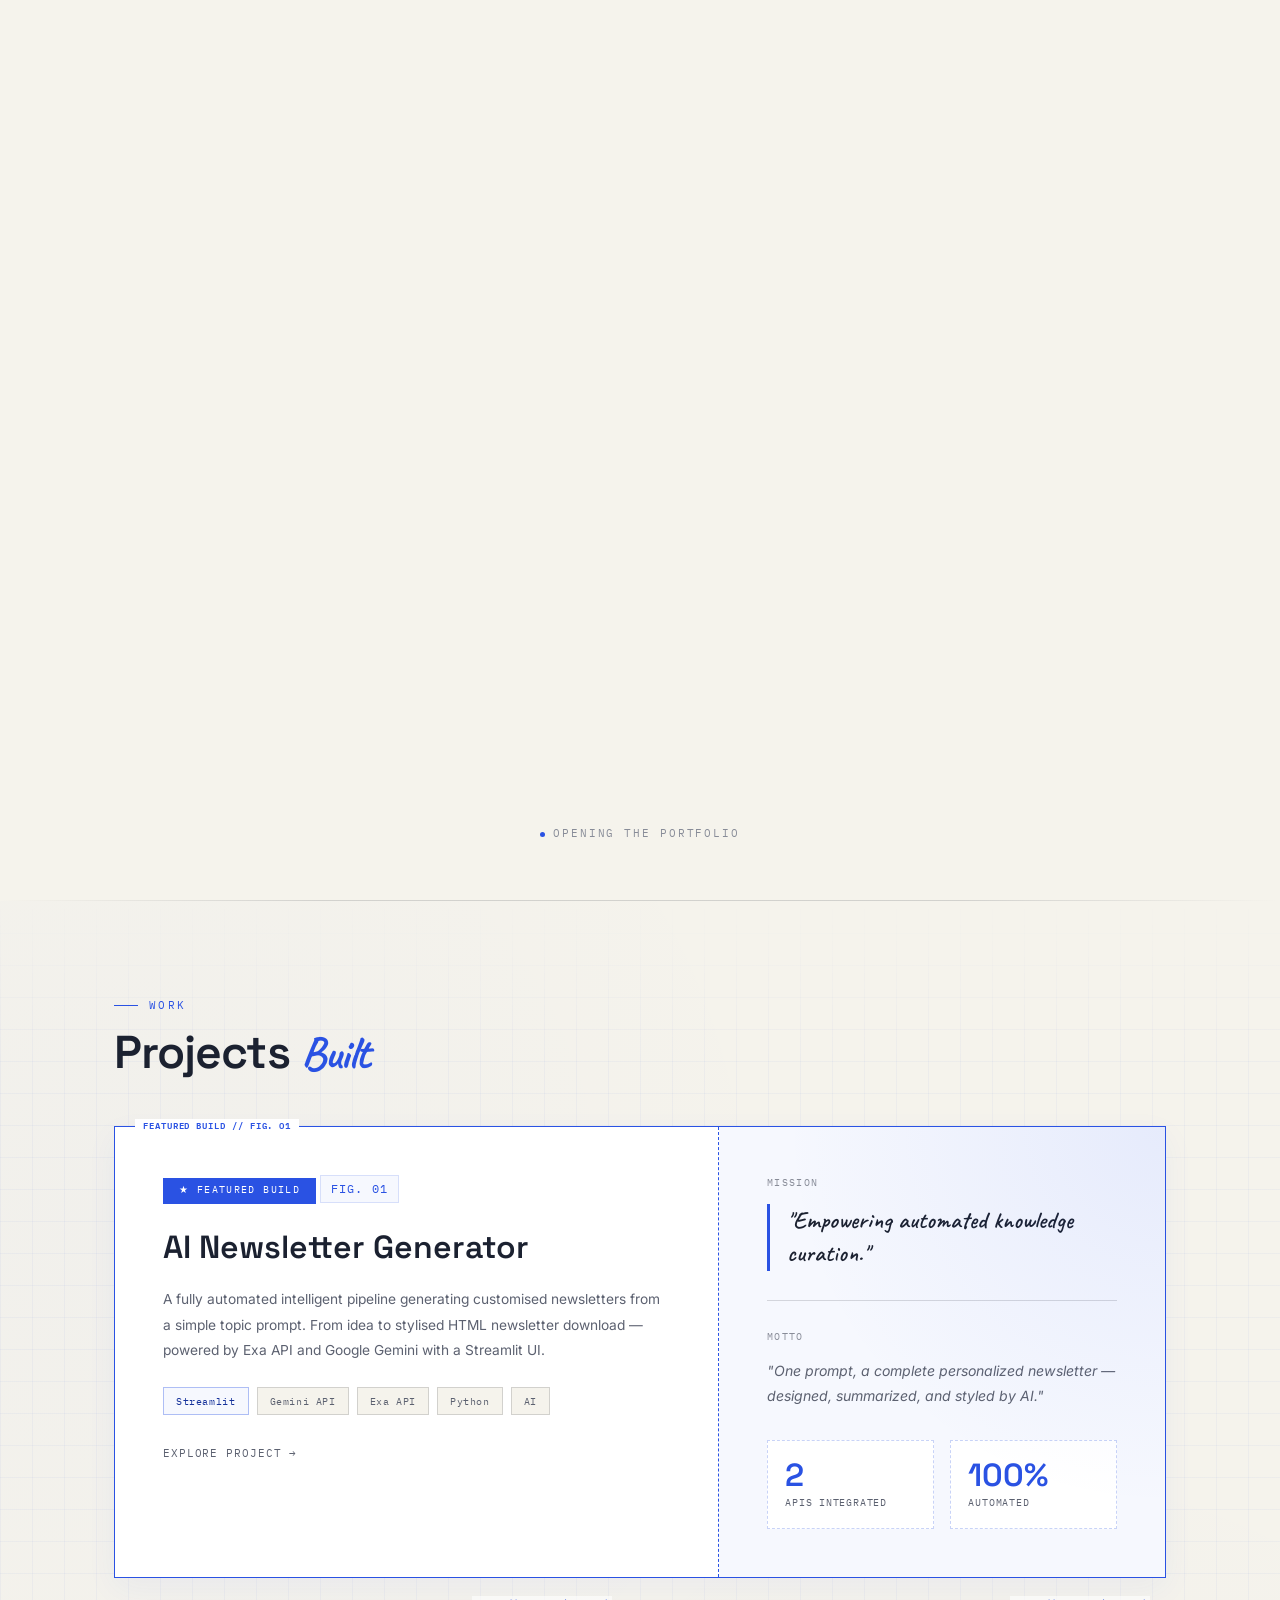
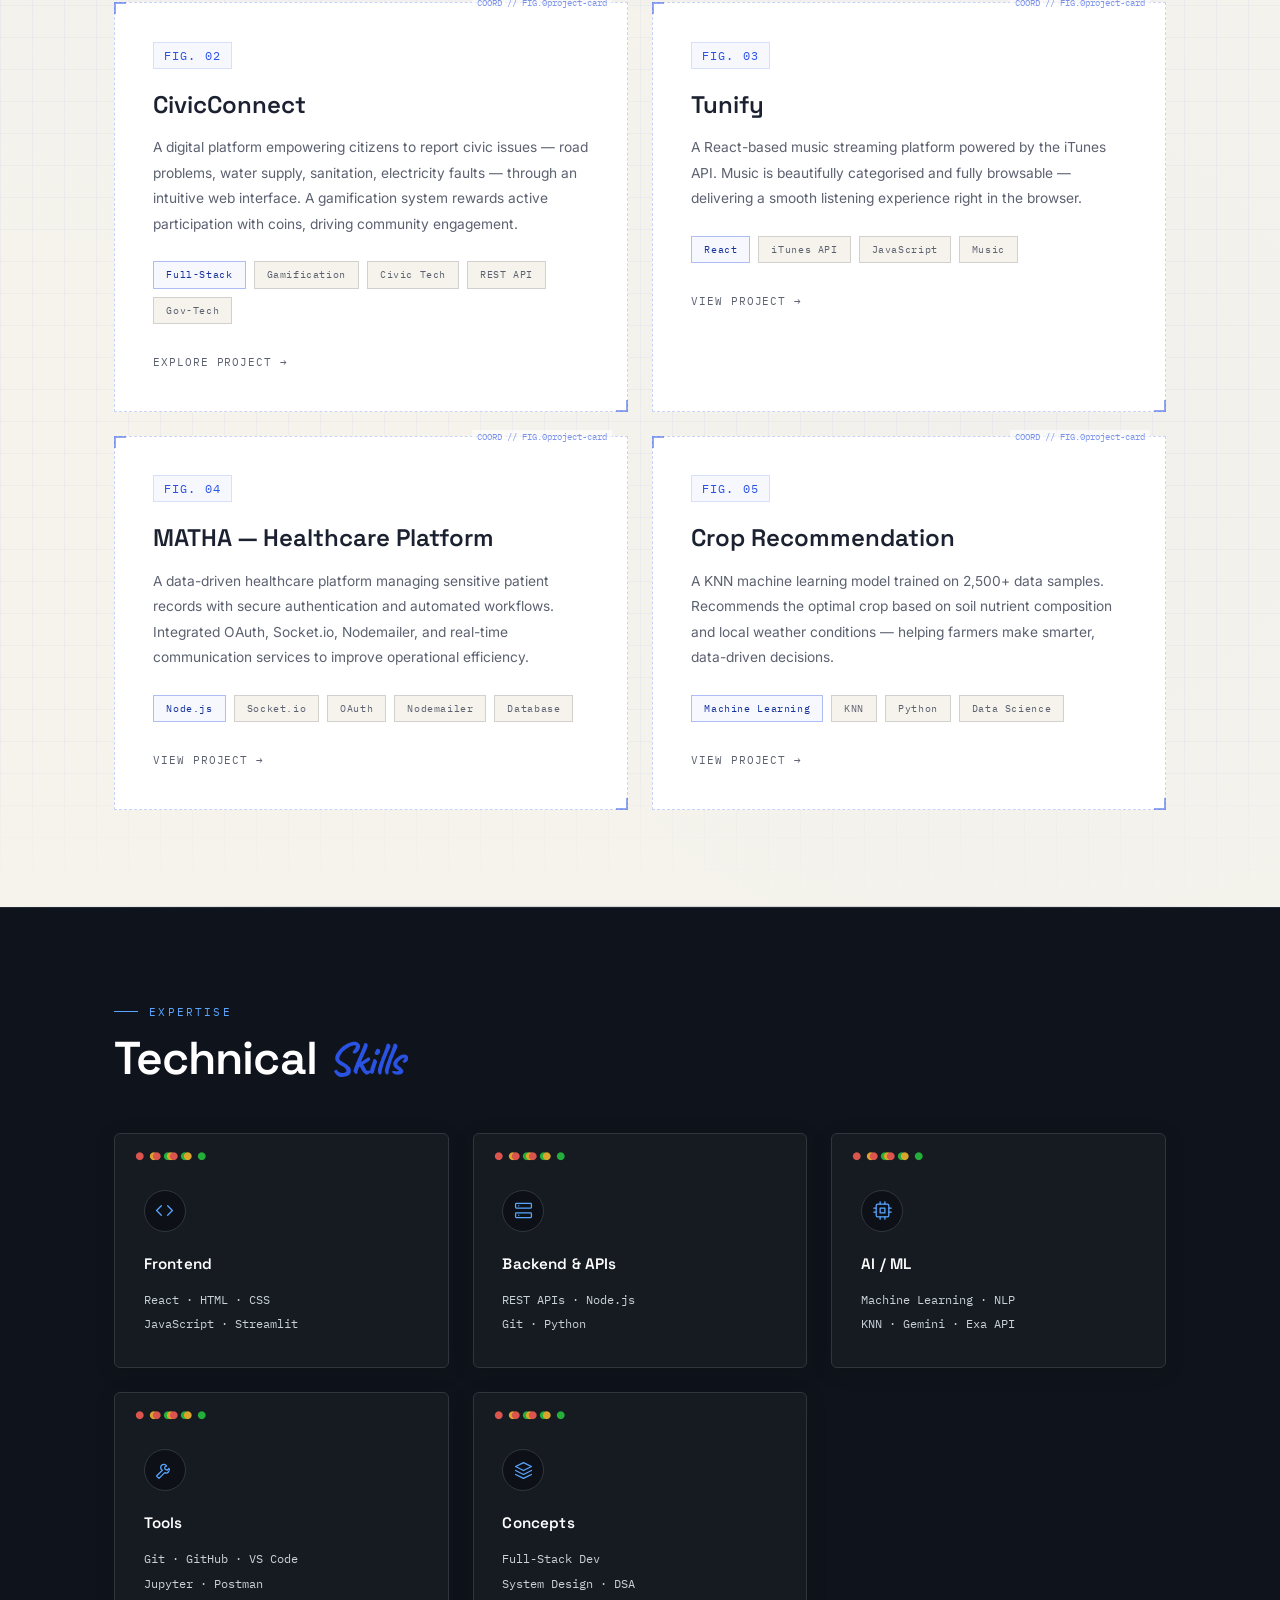
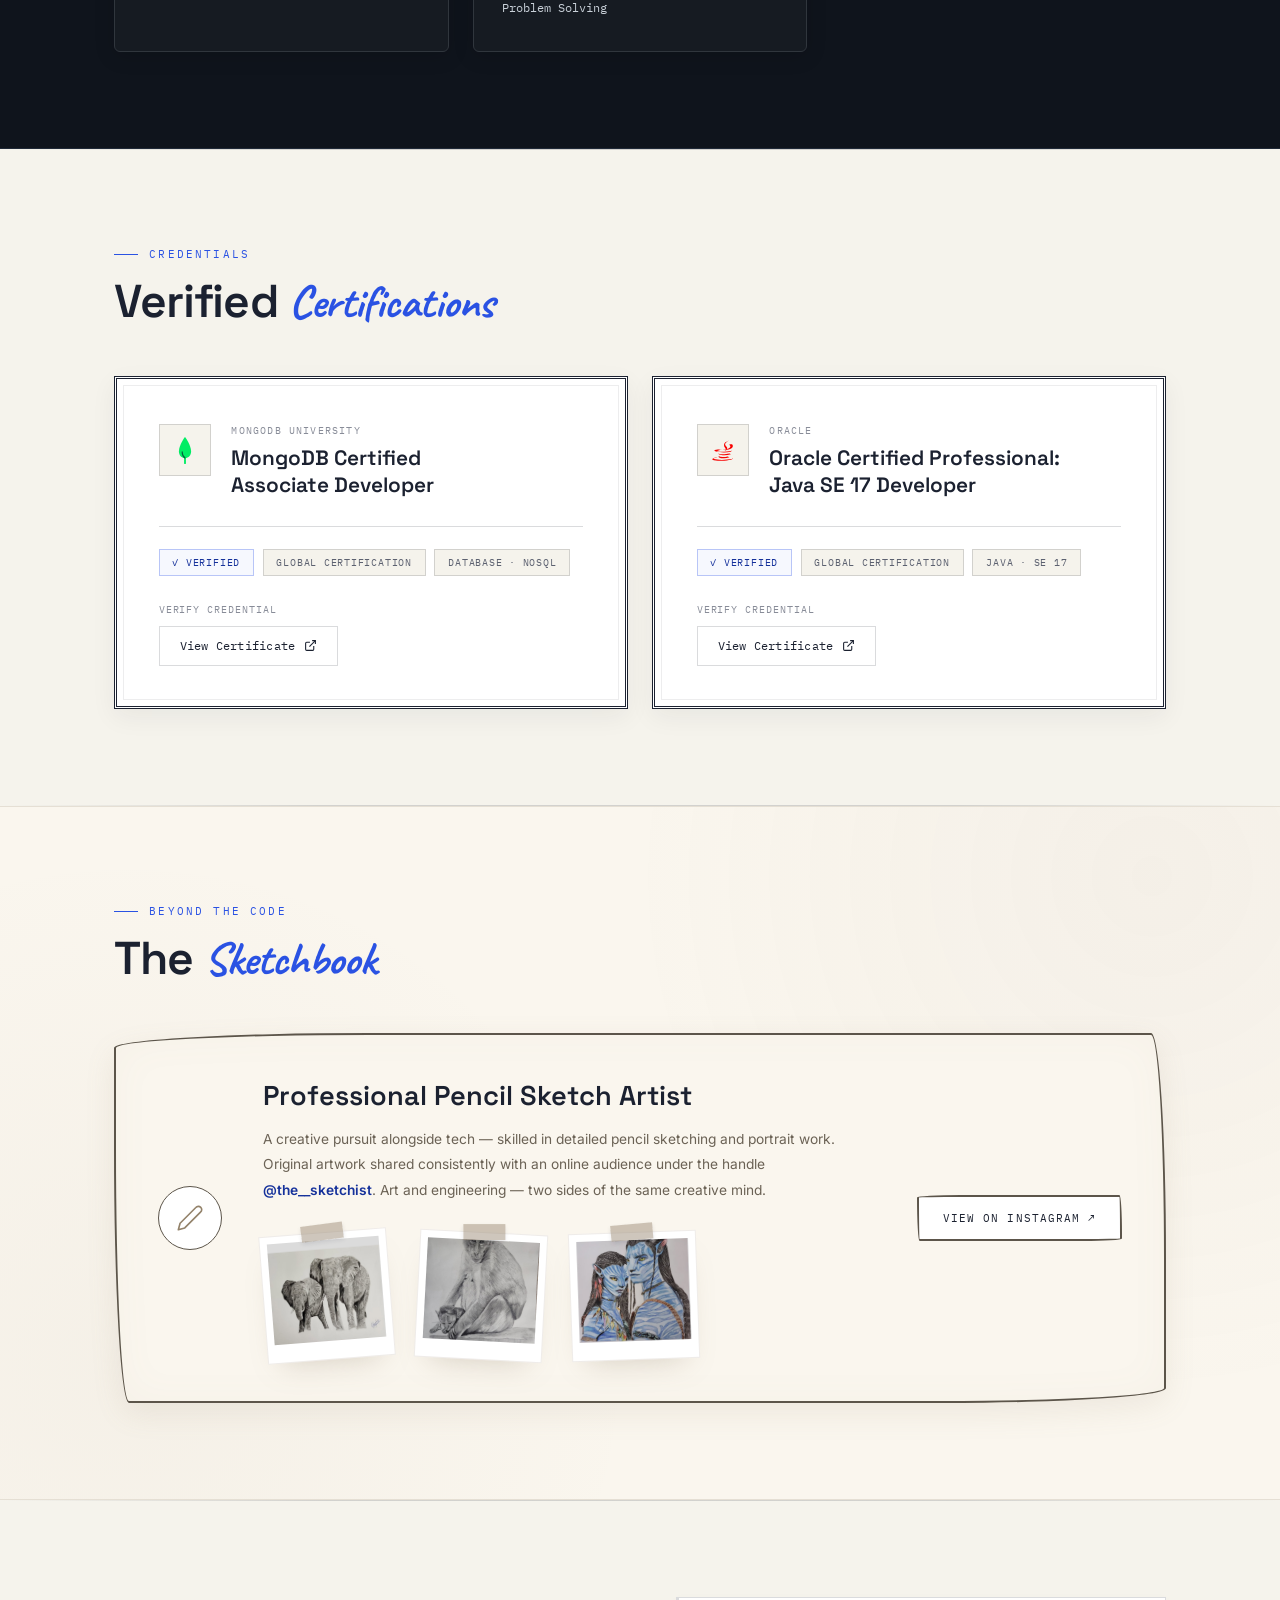
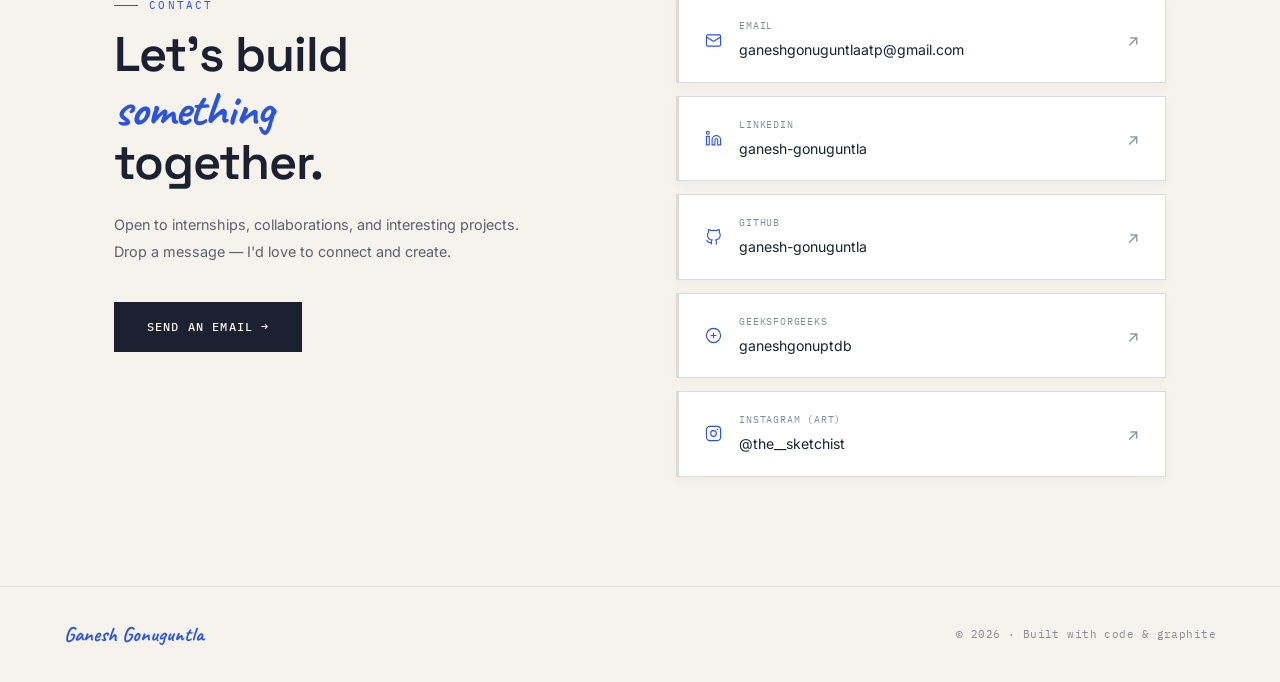
==== commit b99b8af8: "30-06-2026" ====
--- a/index.html
+++ b/index.html
@@ -70,6 +70,35 @@
 
 <!-- ============ HERO ============ -->
 <section id="hero">
+  <!-- DECORATIVE BACKDROP ELEMENTS -->
+  <div class="hero-bg-code" aria-hidden="true">
+    <div class="code-bracket-bg">{ }</div>
+    <div class="code-semi-bg">;</div>
+    <div class="code-tag-bg">&lt;/&gt;</div>
+    <div class="code-term-bg">const developer = "Ganesh";</div>
+  </div>
+  <div class="hero-bg-art" aria-hidden="true">
+    <div class="art-pencil-bg">
+      <svg viewBox="0 0 24 24" fill="none" stroke="currentColor" stroke-width="1" stroke-linecap="round" stroke-linejoin="round">
+        <path d="M17 3a2.85 2.83 0 1 1 4 4L7.5 20.5 2 22l1.5-5.5Z"/>
+        <path d="m15 5 4 4"/>
+      </svg>
+    </div>
+    <div class="art-palette-bg">
+      <svg viewBox="0 0 24 24" fill="none" stroke="currentColor" stroke-width="1">
+        <path d="M12 22C17.5228 22 22 17.5228 22 12C22 6.47715 17.5228 2 12 2C6.47715 2 2 6.47715 2 12C2 14.7255 3.09032 17.1962 4.85857 19C5.3444 19.4939 6.09117 19.3496 6.3986 18.7562L7.33649 16.945C7.75549 16.136 8.59627 15.625 9.5057 15.625H10.5C11.6046 15.625 12.5 16.5204 12.5 17.625V19C12.5 20.6569 11.1569 22 9.5 22H12Z"/>
+        <circle cx="7.5" cy="10.5" r="1" fill="currentColor"/>
+        <circle cx="11.5" cy="7.5" r="1" fill="currentColor"/>
+        <circle cx="16.5" cy="9.5" r="1" fill="currentColor"/>
+      </svg>
+    </div>
+    <div class="art-brush-bg">
+      <svg viewBox="0 0 24 24" fill="none" stroke="currentColor" stroke-width="1" stroke-linecap="round" stroke-linejoin="round">
+        <path d="M18 3L21 6L9 18H6V15L18 3Z"/>
+        <path d="M9 18c-1.5 1.5-3.5 2-5 1 1-1.5 1.5-3.5 3-5"/>
+      </svg>
+    </div>
+  </div>
   <div class="hero-left fade-up">
     <div class="hero-tag"><span></span><b>B.Tech CS</b>&nbsp;· Open to Opportunities</div>
     <h1 class="hero-name">Gonuguntla
@@ -113,10 +142,6 @@
       <div class="photo-frame-inner">
         <img src="profile.jpeg" alt="Portrait of Ganesh Gonuguntla">
       </div>
-      <div class="photo-tag num">
-        <div class="photo-tag-num">5+</div>
-        <div class="photo-tag-label">Projects Built</div>
-      </div>
       <div class="photo-tag status">
         <span></span>
         <div class="photo-tag-status-text">CS Undergrad</div>
@@ -131,47 +156,65 @@
 <section id="projects">
   <div class="section-inner">
     <div class="section-label fade-up">Work</div>
-    <h2 class="section-title fade-up">Selected <em>Projects</em></h2>
+    <h2 class="section-title fade-up">Projects <em>Built</em></h2>
     <div class="projects-grid fade-up">
 
+      <!-- Featured Project: AI Newsletter Generator -->
       <div class="project-featured">
         <div class="project-featured-left">
           <div class="featured-badge">★ Featured Build</div>
           <div class="project-num">FIG. 01</div>
-          <h3 class="project-name" style="font-size:2rem;margin-bottom:1rem">CivicConnect</h3>
-          <p class="project-desc">A digital platform empowering citizens to actively participate in improving their communities. Users can report civic issues — road problems, water supply, sanitation, electricity faults — through an intuitive web interface. A gamification system rewards active participation with coins, driving community engagement.</p>
+          <h3 class="project-name" style="font-size:2rem;margin-bottom:1rem">AI Newsletter Generator</h3>
+          <p class="project-desc">A fully automated intelligent pipeline generating customised newsletters from a simple topic prompt. From idea to stylised HTML newsletter download — powered by Exa API and Google Gemini with a Streamlit UI.</p>
           <div class="project-tags">
-            <span class="tag tag-blue">Full-Stack</span>
-            <span class="tag">Gamification</span>
-            <span class="tag">Civic Tech</span>
-            <span class="tag">REST API</span>
-            <span class="tag">Gov-Tech</span>
-          </div>
-          <a href="https://civic-connect-two-henna.vercel.app" target="_blank" rel="noopener" class="project-arrow">Explore Project →</a>
+            <span class="tag tag-blue">Streamlit</span>
+            <span class="tag">Gemini API</span>
+            <span class="tag">Exa API</span>
+            <span class="tag">Python</span>
+            <span class="tag">AI</span>
+          </div>
+          <a href="https://github.com/ganesh-gonuguntla" target="_blank" rel="noopener" class="project-arrow">Explore Project →</a>
         </div>
         <div class="project-featured-right">
           <p class="spec-label">Mission</p>
-          <div class="project-mission">"Bridging citizens and governance for a better tomorrow."</div>
+          <div class="project-mission">"Empowering automated knowledge curation."</div>
           <div style="margin-top:1.8rem;padding-top:1.8rem;border-top:1px solid var(--line)">
             <p class="spec-label">Motto</p>
-            <p style="font-family:var(--body);font-size:.88rem;color:var(--graphite);line-height:1.8;font-style:italic">"Your voice, our action — together we build stronger communities."</p>
+            <p style="font-family:var(--body);font-size:.88rem;color:var(--graphite);line-height:1.8;font-style:italic">"One prompt, a complete personalized newsletter — designed, summarized, and styled by AI."</p>
           </div>
           <div class="spec-stats">
             <div class="spec-stat">
               <div class="spec-stat-num">2</div>
-              <div class="spec-stat-label">User Roles</div>
+              <div class="spec-stat-label">APIs Integrated</div>
             </div>
             <div class="spec-stat">
-              <div class="spec-stat-num">4+</div>
-              <div class="spec-stat-label">Issue Types</div>
+              <div class="spec-stat-num">100%</div>
+              <div class="spec-stat-label">Automated</div>
             </div>
           </div>
         </div>
       </div>
 
+      <!-- CivicConnect -->
       <div class="project-card">
         <span class="tick tl"></span><span class="tick br"></span>
         <div class="project-num">FIG. 02</div>
+        <h3 class="project-name">CivicConnect</h3>
+        <p class="project-desc">A digital platform empowering citizens to report civic issues — road problems, water supply, sanitation, electricity faults — through an intuitive web interface. A gamification system rewards active participation with coins, driving community engagement.</p>
+        <div class="project-tags">
+          <span class="tag tag-blue">Full-Stack</span>
+          <span class="tag">Gamification</span>
+          <span class="tag">Civic Tech</span>
+          <span class="tag">REST API</span>
+          <span class="tag">Gov-Tech</span>
+        </div>
+        <a href="https://civic-connect-two-henna.vercel.app" target="_blank" rel="noopener" class="project-arrow">Explore Project →</a>
+      </div>
+
+      <!-- Tunify -->
+      <div class="project-card">
+        <span class="tick tl"></span><span class="tick br"></span>
+        <div class="project-num">FIG. 03</div>
         <h3 class="project-name">Tunify</h3>
         <p class="project-desc">A React-based music streaming platform powered by the iTunes API. Music is beautifully categorised and fully browsable — delivering a smooth listening experience right in the browser.</p>
         <div class="project-tags">
@@ -183,35 +226,23 @@
         <span class="project-arrow">View Project →</span>
       </div>
 
-      <div class="project-card">
-        <span class="tick tl"></span><span class="tick br"></span>
-        <div class="project-num">FIG. 03</div>
-        <h3 class="project-name">AI Newsletter Generator</h3>
-        <p class="project-desc">A fully automated intelligent pipeline generating customised newsletters from a simple topic prompt. From idea to stylised HTML newsletter download — powered by Exa API and Google Gemini with a Streamlit UI.</p>
-        <div class="project-tags">
-          <span class="tag tag-blue">Streamlit</span>
-          <span class="tag">Gemini API</span>
-          <span class="tag">Exa API</span>
-          <span class="tag">Python</span>
-          <span class="tag">AI</span>
-        </div>
-        <span class="project-arrow">View Project →</span>
-      </div>
-
+      <!-- MATHA -->
       <div class="project-card">
         <span class="tick tl"></span><span class="tick br"></span>
         <div class="project-num">FIG. 04</div>
-        <h3 class="project-name">AI News Summarizer</h3>
-        <p class="project-desc">An end-to-end NLP application designed to combat information overload. Automatically extracts news from web URLs, cleans content, and generates highly accurate summaries using natural language processing.</p>
+        <h3 class="project-name">MATHA — Healthcare Platform</h3>
+        <p class="project-desc">A data-driven healthcare platform managing sensitive patient records with secure authentication and automated workflows. Integrated OAuth, Socket.io, Nodemailer, and real-time communication services to improve operational efficiency.</p>
         <div class="project-tags">
-          <span class="tag tag-blue">NLP</span>
-          <span class="tag">Python</span>
-          <span class="tag">Web Scraping</span>
-          <span class="tag">Text Summarization</span>
-        </div>
-        <span class="project-arrow">View Project →</span>
-      </div>
-
+          <span class="tag tag-blue">Node.js</span>
+          <span class="tag">Socket.io</span>
+          <span class="tag">OAuth</span>
+          <span class="tag">Nodemailer</span>
+          <span class="tag">Database</span>
+        </div>
+        <a href="https://github.com/ganesh-gonuguntla/MATHA---HIV-ve-pregnants-data-management.git" target="_blank" rel="noopener" class="project-arrow">View Project →</a>
+      </div>
+
+      <!-- Crop Recommendation -->
       <div class="project-card">
         <span class="tick tl"></span><span class="tick br"></span>
         <div class="project-num">FIG. 05</div>
--- a/css/style.css
+++ b/css/style.css
@@ -224,8 +224,123 @@
 /* ============================================================
    HERO
    ============================================================ */
-#hero{position:relative;min-height:100vh;display:grid;grid-template-columns:1.12fr .88fr;align-items:center;padding:9rem 5vw 5rem;gap:4rem;z-index:2}
+#hero{position:relative;min-height:100vh;display:grid;grid-template-columns:1.12fr .88fr;align-items:center;padding:9rem 5vw 5rem;gap:4rem;z-index:2;overflow:hidden}
 .hero-left{display:flex;flex-direction:column;gap:1.7rem}
+
+/* Decorative Backdrop elements */
+.hero-bg-code {
+  position: absolute;
+  top: 0;
+  left: 0;
+  width: 100%;
+  height: 50%;
+  pointer-events: none;
+  z-index: 0;
+  overflow: hidden;
+  opacity: 0.85;
+}
+.hero-bg-art {
+  position: absolute;
+  bottom: 0;
+  left: 0;
+  width: 100%;
+  height: 50%;
+  pointer-events: none;
+  z-index: 0;
+  overflow: hidden;
+  opacity: 0.85;
+}
+
+/* Coding Half Elements */
+.code-bracket-bg, .code-semi-bg, .code-tag-bg, .code-term-bg {
+  position: absolute;
+  font-family: var(--mono);
+  color: var(--blue);
+  opacity: 0.04;
+  user-select: none;
+  transition: opacity 0.3s ease, transform 0.3s ease;
+}
+
+.code-tag-bg {
+  font-size: clamp(8rem, 15vw, 16rem);
+  font-weight: 700;
+  top: 10%;
+  right: 8%;
+  animation: floatSlow 12s ease-in-out infinite alternate;
+}
+
+.code-bracket-bg {
+  font-size: clamp(6rem, 10vw, 11rem);
+  top: 25%;
+  left: 15%;
+  animation: floatSlow 9s ease-in-out infinite alternate-reverse;
+}
+
+.code-semi-bg {
+  font-size: 8rem;
+  top: 5%;
+  left: 45%;
+  animation: floatSlow 15s ease-in-out infinite alternate;
+}
+
+.code-term-bg {
+  font-size: 1rem;
+  bottom: 15%;
+  left: 8%;
+  letter-spacing: 0.05em;
+  opacity: 0.06;
+  animation: floatSlow 14s ease-in-out infinite alternate-reverse;
+}
+
+/* Artistry Half Elements */
+.art-pencil-bg, .art-palette-bg, .art-brush-bg {
+  position: absolute;
+  color: var(--pencil);
+  opacity: 0.06;
+  user-select: none;
+  transition: opacity 0.3s ease, transform 0.3s ease;
+}
+
+.art-pencil-bg svg, .art-palette-bg svg, .art-brush-bg svg {
+  width: 100%;
+  height: 100%;
+}
+
+.art-pencil-bg {
+  width: clamp(6rem, 11vw, 10rem);
+  height: clamp(6rem, 11vw, 10rem);
+  bottom: 20%;
+  right: 15%;
+  transform: rotate(-15deg);
+  animation: floatSlow 11s ease-in-out infinite alternate;
+}
+
+.art-palette-bg {
+  width: clamp(7rem, 13vw, 12rem);
+  height: clamp(7rem, 13vw, 12rem);
+  bottom: 30%;
+  left: 10%;
+  transform: rotate(10deg);
+  animation: floatSlow 16s ease-in-out infinite alternate-reverse;
+}
+
+.art-brush-bg {
+  width: clamp(6rem, 10vw, 9rem);
+  height: clamp(6rem, 10vw, 9rem);
+  bottom: 8%;
+  left: 40%;
+  transform: rotate(45deg);
+  animation: floatSlow 13s ease-in-out infinite alternate;
+}
+
+@keyframes floatSlow {
+  0% { transform: translateY(0px) rotate(var(--rot-base, 0deg)); }
+  100% { transform: translateY(-15px) rotate(calc(var(--rot-base, 0deg) + 5deg)); }
+}
+
+.art-pencil-bg { --rot-base: -15deg; }
+.art-palette-bg { --rot-base: 10deg; }
+.art-brush-bg { --rot-base: 45deg; }
 .hero-tag{
   display:inline-flex;align-items:center;gap:.65rem;border:1px solid var(--line);border-radius:100px;
   padding:.45rem 1.1rem .45rem .9rem;font-family:var(--mono);font-size:.68rem;letter-spacing:.1em;text-transform:uppercase;
@@ -292,10 +407,7 @@
   position:absolute;background:var(--paper-raised);border:1px solid var(--line);
   padding:.85rem 1.1rem;z-index:3;box-shadow:0 14px 30px -16px rgba(27,33,48,0.3);
 }
-.photo-tag.num{bottom:-20px;left:-22px}
-.photo-tag-num{font-family:var(--display);font-size:1.9rem;color:var(--blue);font-weight:600;line-height:1}
-.photo-tag-label{font-family:var(--mono);font-size:.6rem;color:var(--graphite);letter-spacing:.08em;text-transform:uppercase;margin-top:.2rem}
-.photo-tag.status{top:-18px;right:-18px;padding:.6rem .95rem;display:flex;align-items:center;gap:.5rem}
+.photo-tag.status{bottom:-18px;left:-18px;padding:.6rem .95rem;display:flex;align-items:center;gap:.5rem}
 .photo-tag.status span{width:6px;height:6px;border-radius:50%;background:var(--blue);animation:pulse 2s infinite}
 .photo-tag-status-text{font-family:var(--mono);font-size:.62rem;color:var(--ink);letter-spacing:.08em;text-transform:uppercase}
 
@@ -317,25 +429,67 @@
 .divider{height:1px;background:linear-gradient(90deg,transparent,var(--line) 25%,var(--line) 75%,transparent)}
 
 /* ============================================================
-   PROJECTS
-   ============================================================ */
-#projects{background:var(--paper)}
-.projects-grid{display:grid;grid-template-columns:1fr 1fr;gap:1.1rem}
+   PROJECTS - Engineering Blueprint Theme
+   ============================================================ */
+#projects {
+  background: var(--paper);
+  background-image: 
+    radial-gradient(circle at 10% 20%, rgba(42, 82, 227, 0.02) 0%, transparent 40%),
+    radial-gradient(circle at 80% 70%, rgba(42, 82, 227, 0.02) 0%, transparent 40%);
+  position: relative;
+}
+#projects::before {
+  content: '';
+  position: absolute;
+  inset: 0;
+  pointer-events: none;
+  background-image: 
+    linear-gradient(rgba(42, 82, 227, 0.04) 1px, transparent 1px),
+    linear-gradient(90deg, rgba(42, 82, 227, 0.04) 1px, transparent 1px);
+  background-size: 32px 32px;
+  -webkit-mask-image: linear-gradient(to bottom, transparent, black 10%, black 90%, transparent);
+  mask-image: linear-gradient(to bottom, transparent, black 10%, black 90%, transparent);
+}
+.projects-grid{display:grid;grid-template-columns:1fr 1fr;gap:1.5rem;position: relative;}
 
 .project-card{
-  position:relative;background:var(--paper-raised);padding:2.4rem;border:1px solid var(--line);
+  position:relative;
+  background:var(--paper-raised);
+  padding:2.4rem;
+  border: 1px dashed rgba(42, 82, 227, 0.25);
   transition:transform .35s ease,border-color .3s ease,box-shadow .35s ease;
 }
-.project-card::before,.project-card::after,.project-featured::before,.project-featured::after{display:none}
-.project-card .tick{position:absolute;width:9px;height:9px;border-color:var(--line);transition:border-color .3s}
-.project-card .tick.tl{top:8px;left:8px;border-top:1.4px solid;border-left:1.4px solid}
-.project-card .tick.br{bottom:8px;right:8px;border-bottom:1.4px solid;border-right:1.4px solid}
-.project-card:hover{transform:translateY(-5px);border-color:rgba(42,82,227,0.35);box-shadow:0 24px 50px -28px rgba(27,33,48,0.28)}
-.project-card:hover .tick{border-color:var(--blue)}
+.project-card::before {
+  content: 'COORD // FIG.0' attr(class);
+  position: absolute;
+  top: -7px;
+  right: 15px;
+  font-family: var(--mono);
+  font-size: 0.55rem;
+  background: var(--paper-raised);
+  padding: 0 5px;
+  color: var(--blue);
+  opacity: 0.6;
+}
+.project-card .tick{position:absolute;width:12px;height:12px;border-color:var(--blue);opacity: 0.5;transition:all .3s}
+.project-card .tick.tl{top:-1px;left:-1px;border-top:2px solid var(--blue);border-left:2px solid var(--blue)}
+.project-card .tick.br{bottom:-1px;right:-1px;border-bottom:2px solid var(--blue);border-right:2px solid var(--blue)}
+.project-card:hover{
+  transform:translateY(-5px);
+  border-color:var(--blue);
+  border-style: solid;
+  box-shadow:0 24px 50px -28px rgba(42,82,227,0.25);
+}
+.project-card:hover .tick{
+  opacity: 1;
+  width: 16px;
+  height: 16px;
+}
 
 .project-num{
   font-family:var(--mono);font-size:.72rem;letter-spacing:.1em;color:var(--blue);
   margin-bottom:1.1rem;display:inline-block;padding:.25rem .6rem;background:var(--blue-softer);
+  border: 1px solid rgba(42,82,227,0.15);
 }
 .project-name{font-family:var(--display);font-size:1.5rem;font-weight:600;margin-bottom:.8rem;color:var(--ink)}
 .project-desc{font-size:.86rem;line-height:1.85;color:var(--graphite);margin-bottom:1.5rem}
@@ -351,114 +505,228 @@
 }
 .project-card:hover .project-arrow{color:var(--blue);gap:.75rem}
 
-.project-featured{grid-column:span 2;display:grid;grid-template-columns:1.15fr .85fr;background:var(--paper-raised);border:1px solid var(--line);position:relative}
-.project-featured:hover{border-color:rgba(42,82,227,0.35)}
-.project-featured-left{padding:3rem;border-right:1px solid var(--line)}
-.project-featured-right{padding:3rem;background:var(--blue-softer)}
+.project-featured{
+  grid-column:span 2;
+  display:grid;
+  grid-template-columns:1.15fr .85fr;
+  background:var(--paper-raised);
+  border: 1px solid var(--blue);
+  position:relative;
+  box-shadow: 0 10px 30px rgba(42, 82, 227, 0.05);
+}
+.project-featured::before {
+  content: 'FEATURED BUILD // FIG. 01';
+  position: absolute;
+  top: -8px;
+  left: 20px;
+  font-family: var(--mono);
+  font-size: 0.58rem;
+  background: var(--paper-raised);
+  padding: 0 8px;
+  color: var(--blue);
+  font-weight: 600;
+  letter-spacing: 0.1em;
+}
+.project-featured-left{padding:3rem;border-right:1px dashed var(--blue)}
+.project-featured-right{padding:3rem;background:var(--blue-softer);position: relative;}
+.project-featured-right::before {
+  content: '';
+  position: absolute;
+  inset: 0;
+  background-image: radial-gradient(circle at 100% 0%, rgba(42, 82, 227, 0.08) 0%, transparent 60%);
+  pointer-events: none;
+}
 .featured-badge{
   display:inline-flex;align-items:center;gap:.4rem;font-family:var(--mono);font-size:.62rem;letter-spacing:.14em;text-transform:uppercase;
-  background:var(--ink);color:var(--paper);padding:.35rem 1rem;margin-bottom:1.2rem;
+  background:var(--blue);color:var(--paper-raised);padding:.35rem 1rem;margin-bottom:1.2rem;
 }
 .project-mission{
   font-family:var(--script);font-size:1.5rem;font-weight:600;color:var(--ink);
-  border-left:2px solid var(--blue);padding-left:1.1rem;line-height:1.4;
+  border-left:3px solid var(--blue);padding-left:1.1rem;line-height:1.4;
 }
 .spec-label{font-family:var(--mono);font-size:.64rem;letter-spacing:.14em;text-transform:uppercase;color:var(--graphite-soft);margin-bottom:.8rem}
 .spec-stats{margin-top:2rem;display:grid;grid-template-columns:1fr 1fr;gap:1rem}
-.spec-stat{padding:1.1rem;border:1px solid var(--line);background:var(--paper-raised)}
+.spec-stat{padding:1.1rem;border:1px dashed rgba(42, 82, 227, 0.25);background:var(--paper-raised)}
 .spec-stat-num{font-family:var(--display);font-size:2rem;color:var(--blue);font-weight:600;line-height:1}
 .spec-stat-label{font-family:var(--mono);font-size:.6rem;color:var(--graphite);letter-spacing:.08em;text-transform:uppercase;margin-top:.35rem}
 
 /* ============================================================
-   SKILLS
-   ============================================================ */
-#skills{background:var(--paper-raised);border-top:1px solid var(--line-soft);border-bottom:1px solid var(--line-soft)}
-.skills-grid{display:grid;grid-template-columns:repeat(3,1fr);gap:1.1rem}
+   SKILLS - IDE / Terminal Theme
+   ============================================================ */
+#skills{
+  background: #0f141c;
+  color: #f5f3ec;
+  border-top:1px solid #1f2937;
+  border-bottom:1px solid #1f2937;
+  position: relative;
+}
+#skills .section-title {
+  color: #ffffff;
+}
+#skills .section-label {
+  color: #58a6ff;
+}
+#skills .section-label::before {
+  background-color: #58a6ff;
+}
+.skills-grid{display:grid;grid-template-columns:repeat(3,1fr);gap:1.5rem}
+
 .skill-card{
-  position:relative;border:1px solid var(--line);padding:2rem 1.8rem;background:var(--paper);
-  transition:border-color .3s,transform .35s;
-}
-.skill-card:hover{border-color:rgba(42,82,227,0.35);transform:translateY(-4px)}
+  position:relative;
+  border:1px solid #30363d;
+  padding:3.5rem 1.8rem 2rem;
+  background:#161b22;
+  border-radius: 6px;
+  transition:border-color .3s,transform .35s,box-shadow .35s;
+  box-shadow: 0 4px 20px rgba(0,0,0,0.15);
+}
+/* VS Code/Terminal style header dots */
+.skill-card::before {
+  content: '● ● ●';
+  position: absolute;
+  top: 15px;
+  left: 20px;
+  color: #ff5f56;
+  font-size: 0.65rem;
+  letter-spacing: 2px;
+  text-shadow: 14px 0 0 #ffbd2e, 28px 0 0 #27c93f;
+  opacity: 0.85;
+}
+.skill-card:hover{
+  border-color:#58a6ff;
+  transform:translateY(-5px);
+  box-shadow: 0 10px 25px rgba(88,166,255,0.15);
+}
 .skill-icon{
-  width:42px;height:42px;border:1px solid var(--line);border-radius:50%;display:flex;align-items:center;justify-content:center;
-  margin-bottom:1.3rem;color:var(--blue);
+  width:42px;height:42px;border:1px solid #30363d;border-radius:50%;display:flex;align-items:center;justify-content:center;
+  margin-bottom:1.3rem;color:#58a6ff;background: #0d1117;
 }
 .skill-icon svg{width:19px;height:19px;stroke:currentColor;fill:none;stroke-width:1.6;stroke-linecap:round;stroke-linejoin:round}
-.skill-name{font-family:var(--display);font-size:.92rem;font-weight:600;margin-bottom:.7rem;color:var(--ink);letter-spacing:.01em}
-.skill-list{font-size:.78rem;color:var(--graphite);line-height:1.95;font-family:var(--mono)}
-
-/* ============================================================
-   CERTIFICATIONS
+.skill-name{font-family:var(--display);font-size:.95rem;font-weight:600;margin-bottom:.7rem;color:#ffffff;letter-spacing:.01em}
+.skill-list{font-size:.78rem;color:#c9d1d9;line-height:1.95;font-family:var(--mono)}
+
+/* ============================================================
+   CERTIFICATIONS - Framed Credentials Theme
    ============================================================ */
 #certifications{background:var(--paper)}
-.certs-grid{display:grid;grid-template-columns:1fr 1fr;gap:1.1rem}
+.certs-grid{display:grid;grid-template-columns:1fr 1fr;gap:1.5rem}
+
 .cert-card{
-  position:relative;border:1px solid var(--line);padding:2.5rem 2.6rem;background:var(--paper-raised);
-  transition:border-color .35s,transform .35s;overflow:hidden;
-}
-.cert-card:hover{border-color:rgba(42,82,227,0.35);transform:translateY(-4px)}
-.cert-header{display:flex;align-items:flex-start;gap:1.3rem;margin-bottom:1.7rem}
+  position:relative;
+  border: 3px double var(--ink);
+  padding:2.8rem 2.6rem 2.5rem;
+  background: var(--paper-raised);
+  box-shadow: 0 8px 24px rgba(27,33,48,0.06);
+  transition:border-color .35s,transform .35s,box-shadow .35s;
+  overflow:hidden;
+}
+/* Classic frame notch */
+.cert-card::before {
+  content: '';
+  position: absolute;
+  inset: 6px;
+  border: 1px solid rgba(27,33,48,0.08);
+  pointer-events: none;
+}
+.cert-card:hover{
+  border-color:var(--blue);
+  transform:translateY(-5px);
+  box-shadow: 0 16px 36px rgba(27,33,48,0.12);
+}
+.cert-header{display:flex;align-items:flex-start;gap:1.3rem;margin-bottom:1.7rem;position: relative;z-index: 1;}
 .cert-logo-wrap{width:52px;height:52px;border:1px solid var(--line);display:flex;align-items:center;justify-content:center;flex-shrink:0;background:var(--paper)}
 .cert-logo-wrap svg{width:30px;height:30px}
 .cert-issuer{font-family:var(--mono);font-size:.62rem;letter-spacing:.12em;text-transform:uppercase;color:var(--graphite-soft);margin-bottom:.4rem}
 .cert-name{font-family:var(--display);font-size:1.3rem;font-weight:600;line-height:1.3;color:var(--ink)}
-.cert-divider{height:1px;background:var(--line);margin-bottom:1.4rem}
-.cert-meta{display:flex;flex-wrap:wrap;gap:.55rem;margin-bottom:1.7rem}
+.cert-divider{height:1px;background:var(--line);margin-bottom:1.4rem;position: relative;z-index: 1;}
+.cert-meta{display:flex;flex-wrap:wrap;gap:.55rem;margin-bottom:1.7rem;position: relative;z-index: 1;}
 .cert-badge{font-size:.6rem;letter-spacing:.08em;text-transform:uppercase;padding:.32rem .8rem;font-family:var(--mono)}
 .cert-badge-verified{background:var(--blue-softer);color:var(--blue-deep);border:1px solid rgba(42,82,227,0.3)}
 .cert-badge-global{background:var(--paper);color:var(--graphite);border:1px solid var(--line)}
-.cert-credential-label{font-family:var(--mono);font-size:.6rem;letter-spacing:.1em;text-transform:uppercase;color:var(--graphite-soft);margin-bottom:.5rem}
+.cert-credential-label{font-family:var(--mono);font-size:.6rem;letter-spacing:.1em;text-transform:uppercase;color:var(--graphite-soft);margin-bottom:.5rem;position: relative;z-index: 1;}
 .cert-link{
   position:relative;display:inline-flex;align-items:center;gap:.55rem;font-size:.74rem;color:var(--ink);
   text-decoration:none;border:1px solid var(--line);padding:.65rem 1.25rem;transition:all .3s;
-  font-family:var(--mono);letter-spacing:.02em;
+  font-family:var(--mono);letter-spacing:.02em;z-index: 1;background: var(--paper-raised);
 }
 .cert-link:hover{background:var(--ink);border-color:var(--ink);color:var(--paper)}
 .cert-link svg{width:13px;height:13px;stroke:currentColor;fill:none;stroke-width:2;flex-shrink:0}
 
 /* ============================================================
-   SKETCHBOOK (co-curricular)
-   ============================================================ */
-#cocurricular{background:var(--paper-raised);border-top:1px solid var(--line-soft);border-bottom:1px solid var(--line-soft)}
+   SKETCHBOOK (co-curricular) - Artist Canvas Theme
+   ============================================================ */
+#cocurricular{
+  background:#FAF6EE;
+  border-top:1px solid rgba(147,130,106,0.2);
+  border-bottom:1px solid rgba(147,130,106,0.2);
+  position: relative;
+}
+#cocurricular::before {
+  content: '';
+  position: absolute;
+  inset: 0;
+  background-image: 
+    radial-gradient(circle at 90% 10%, rgba(147, 130, 106, 0.05) 0%, transparent 40%),
+    radial-gradient(circle at 10% 80%, rgba(147, 130, 106, 0.05) 0%, transparent 40%);
+  pointer-events: none;
+}
 .activity-card{
-  border:1px solid var(--line);padding:2.6rem;background:var(--paper);
-  display:grid;grid-template-columns:auto 1fr auto;align-items:center;gap:2.6rem;
+  border: 2px solid #5c554a;
+  border-radius: 255px 15px 225px 15px/15px 225px 15px 255px; /* Hand-drawn look */
+  padding:2.6rem;
+  background:#FAF6EE;
+  display:grid;
+  grid-template-columns:auto 1fr auto;
+  align-items:center;
+  gap:2.6rem;
+  box-shadow: 0 10px 30px rgba(147, 130, 106, 0.12), inset 0 0 40px rgba(147,130,106,0.04);
+  transition: transform 0.3s ease;
+}
+.activity-card:hover {
+  transform: scale(1.01);
 }
 .activity-icon{
-  width:64px;height:64px;border:1px solid var(--line);border-radius:50%;display:flex;align-items:center;justify-content:center;
-  flex-shrink:0;color:var(--pencil);background:var(--paper-raised);
+  width:64px;height:64px;
+  border:1.6px solid #5c554a;
+  border-radius:50%;display:flex;align-items:center;justify-content:center;
+  flex-shrink:0;color:var(--pencil);background:#ffffff;
 }
 .activity-icon svg{width:28px;height:28px;stroke:currentColor;fill:none;stroke-width:1.4;stroke-linecap:round;stroke-linejoin:round}
 .activity-title{font-family:var(--display);font-size:1.7rem;font-weight:600;margin-bottom:.6rem;color:var(--ink)}
-.activity-desc{font-size:.86rem;color:var(--graphite);line-height:1.85}
+.activity-desc{font-size:.86rem;color:#6b6255;line-height:1.85}
 .activity-desc strong{color:var(--blue-deep);font-weight:600}
 .activity-link{
-  padding:.8rem 1.5rem;border:1px solid var(--line);color:var(--ink);font-family:var(--mono);
+  padding:.8rem 1.5rem;
+  border: 2px solid #5c554a;
+  border-radius: 255px 15px 225px 15px/15px 225px 15px 255px;
+  color:var(--ink);font-family:var(--mono);
   font-size:.68rem;letter-spacing:.1em;text-transform:uppercase;text-decoration:none;transition:all .3s;
   white-space:nowrap;display:inline-block;
+  background:#ffffff;
 }
 .activity-link:hover{background:var(--ink);color:var(--paper);border-color:var(--ink)}
 
 .artwork-gallery{display:flex;gap:1.6rem;margin-top:1.8rem;flex-wrap:wrap}
 .pinned{
-  position:relative;width:128px;height:128px;background:var(--paper-raised);padding:7px 7px 18px;
-  box-shadow:0 16px 30px -16px rgba(27,33,48,0.35);transition:transform .3s ease,box-shadow .3s ease;
+  position:relative;width:128px;height:128px;background:#ffffff;padding:7px 7px 18px;
+  box-shadow:0 16px 30px -16px rgba(147,130,106,0.35);transition:transform .3s ease,box-shadow .3s ease;
+  border: 1px solid rgba(147,130,106,0.15);
 }
 .pinned:nth-child(1){transform:rotate(-4.5deg)}
 .pinned:nth-child(2){transform:rotate(3deg)}
 .pinned:nth-child(3){transform:rotate(-2deg)}
-.pinned:hover{transform:scale(1.06) rotate(0deg) !important;box-shadow:0 22px 40px -18px rgba(27,33,48,0.4);z-index:5}
+.pinned:hover{transform:scale(1.06) rotate(0deg) !important;box-shadow:0 22px 40px -18px rgba(147,130,106,0.5);z-index:5}
 .pinned img{width:100%;height:100%;object-fit:cover;display:block}
 .washi{
   position:absolute;top:-9px;left:50%;transform:translateX(-50%) rotate(-3deg);
-  width:42px;height:16px;background:rgba(147,130,106,0.5);
-  box-shadow:0 2px 4px rgba(27,33,48,0.15);
-}
-
-/* ============================================================
-   CONTACT
-   ============================================================ */
-#contact{background:var(--paper)}
+  width:42px;height:16px;background:rgba(147,130,106,0.45);
+  box-shadow:0 2px 4px rgba(27,33,48,0.1);
+}
+
+/* ============================================================
+   CONTACT - Desk Stationery Theme
+   ============================================================ */
+#contact{background:var(--paper);position: relative;}
 .contact-grid{display:grid;grid-template-columns:1fr 1fr;gap:4.5rem;align-items:start}
 .contact-big{
   font-family:var(--display);font-weight:600;font-size:clamp(2.3rem,3.8vw,3.8rem);line-height:1.1;
@@ -467,13 +735,19 @@
 .contact-big em{font-style:normal;font-family:var(--script);font-weight:700;color:var(--blue)}
 .contact-sub{font-size:.9rem;color:var(--graphite);line-height:1.85;margin-bottom:2.3rem;max-width:420px}
 .contact-row{
-  display:flex;align-items:center;gap:1.1rem;padding:1.2rem 1.4rem;border:1px solid var(--line);
-  text-decoration:none;color:var(--ink);transition:all .3s;position:relative;overflow:hidden;margin-bottom:.65rem;
+  display:flex;align-items:center;gap:1.1rem;padding:1.3rem 1.6rem;
+  border: 1px solid var(--line);
+  border-left: 3px solid var(--line);
+  text-decoration:none;color:var(--ink);transition:all 0.3s cubic-bezier(0.25, 0.8, 0.25, 1);position:relative;overflow:hidden;margin-bottom:.8rem;
   background:var(--paper-raised);
-}
-.contact-row::after{content:'';position:absolute;left:0;top:0;height:100%;width:0;background:var(--blue-softer);transition:width .4s}
-.contact-row:hover::after{width:100%}
-.contact-row:hover{border-color:rgba(42,82,227,0.35)}
+  box-shadow: 0 4px 12px rgba(27,33,48,0.03);
+}
+.contact-row:hover{
+  border-color: var(--blue);
+  border-left-color: var(--blue);
+  transform: translateX(6px);
+  box-shadow: 0 12px 24px rgba(42,82,227,0.08);
+}
 .contact-row svg{width:17px;height:17px;stroke:var(--blue);fill:none;stroke-width:1.6;flex-shrink:0;position:relative;z-index:1}
 .contact-row-label{font-family:var(--mono);font-size:.62rem;letter-spacing:.08em;text-transform:uppercase;color:var(--graphite-soft);display:block;margin-bottom:.2rem;position:relative;z-index:1}
 .contact-row-val{font-size:.88rem;color:var(--ink);position:relative;z-index:1}
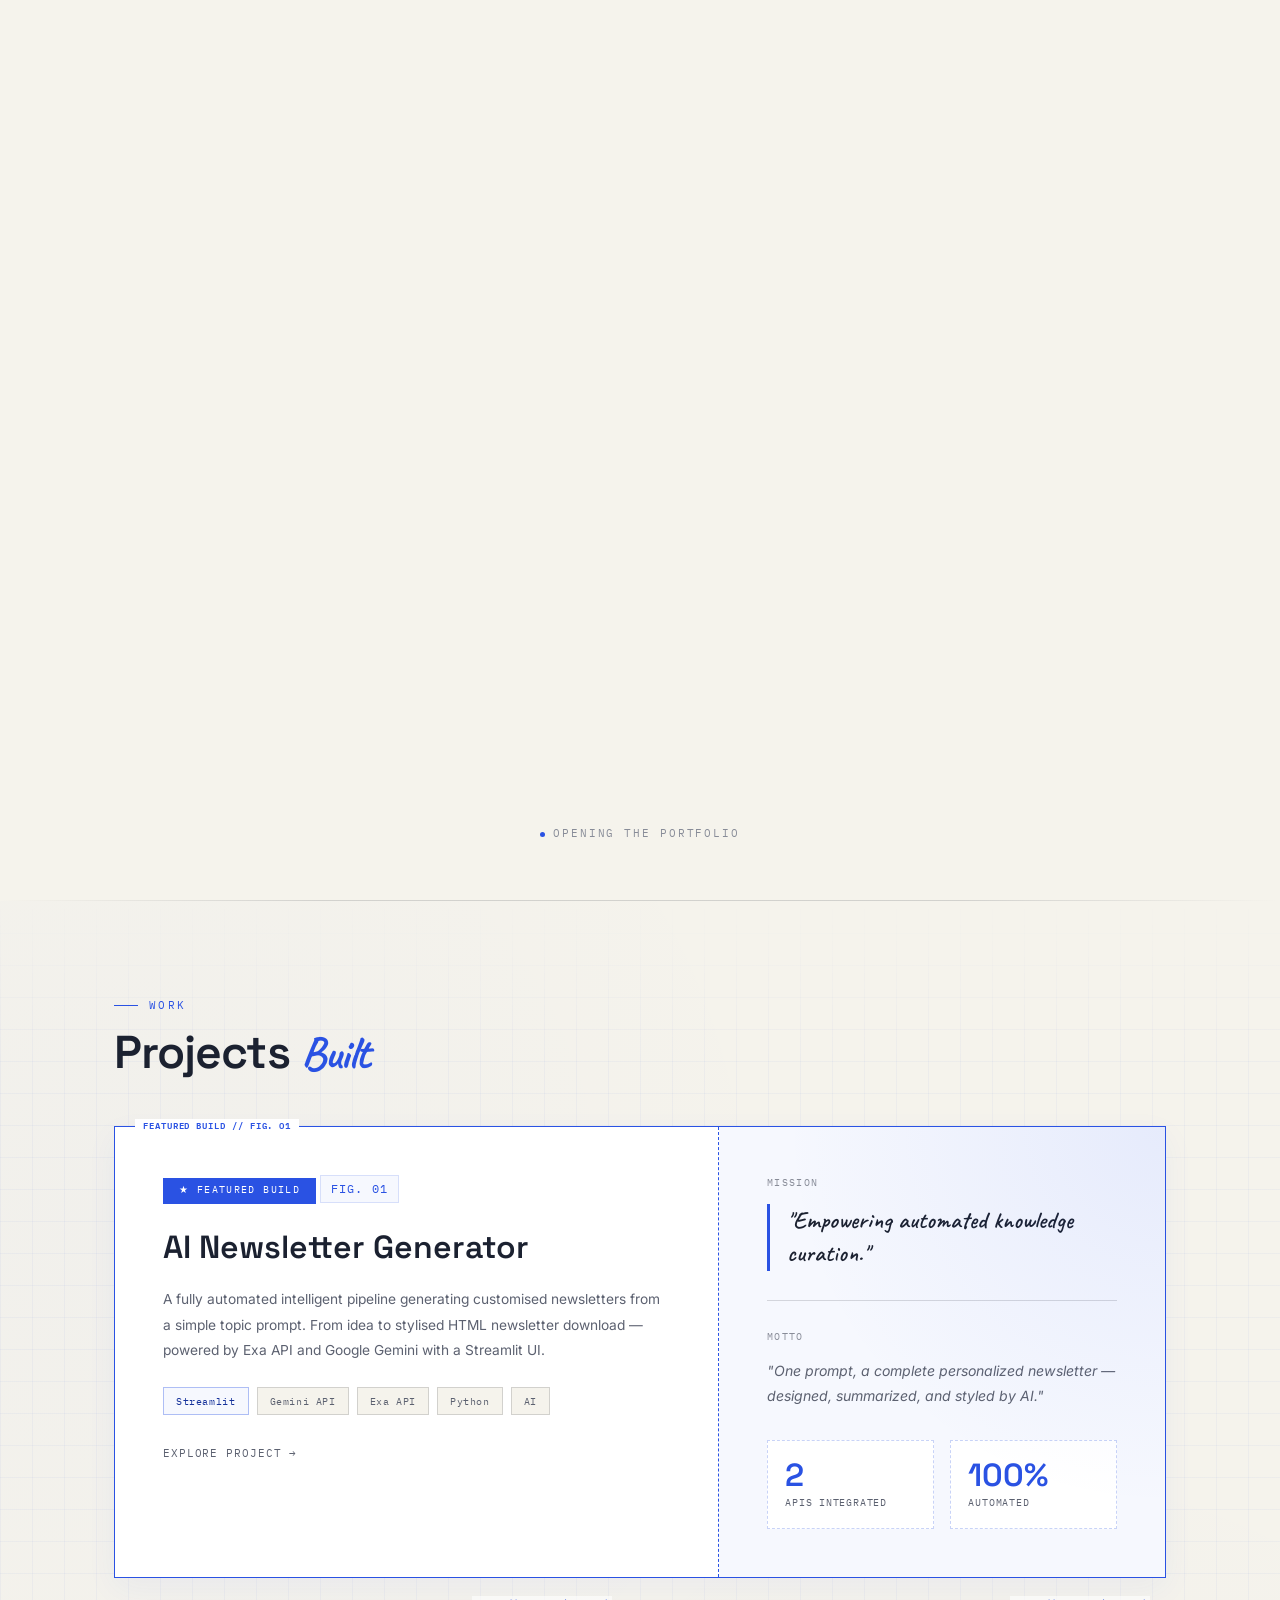
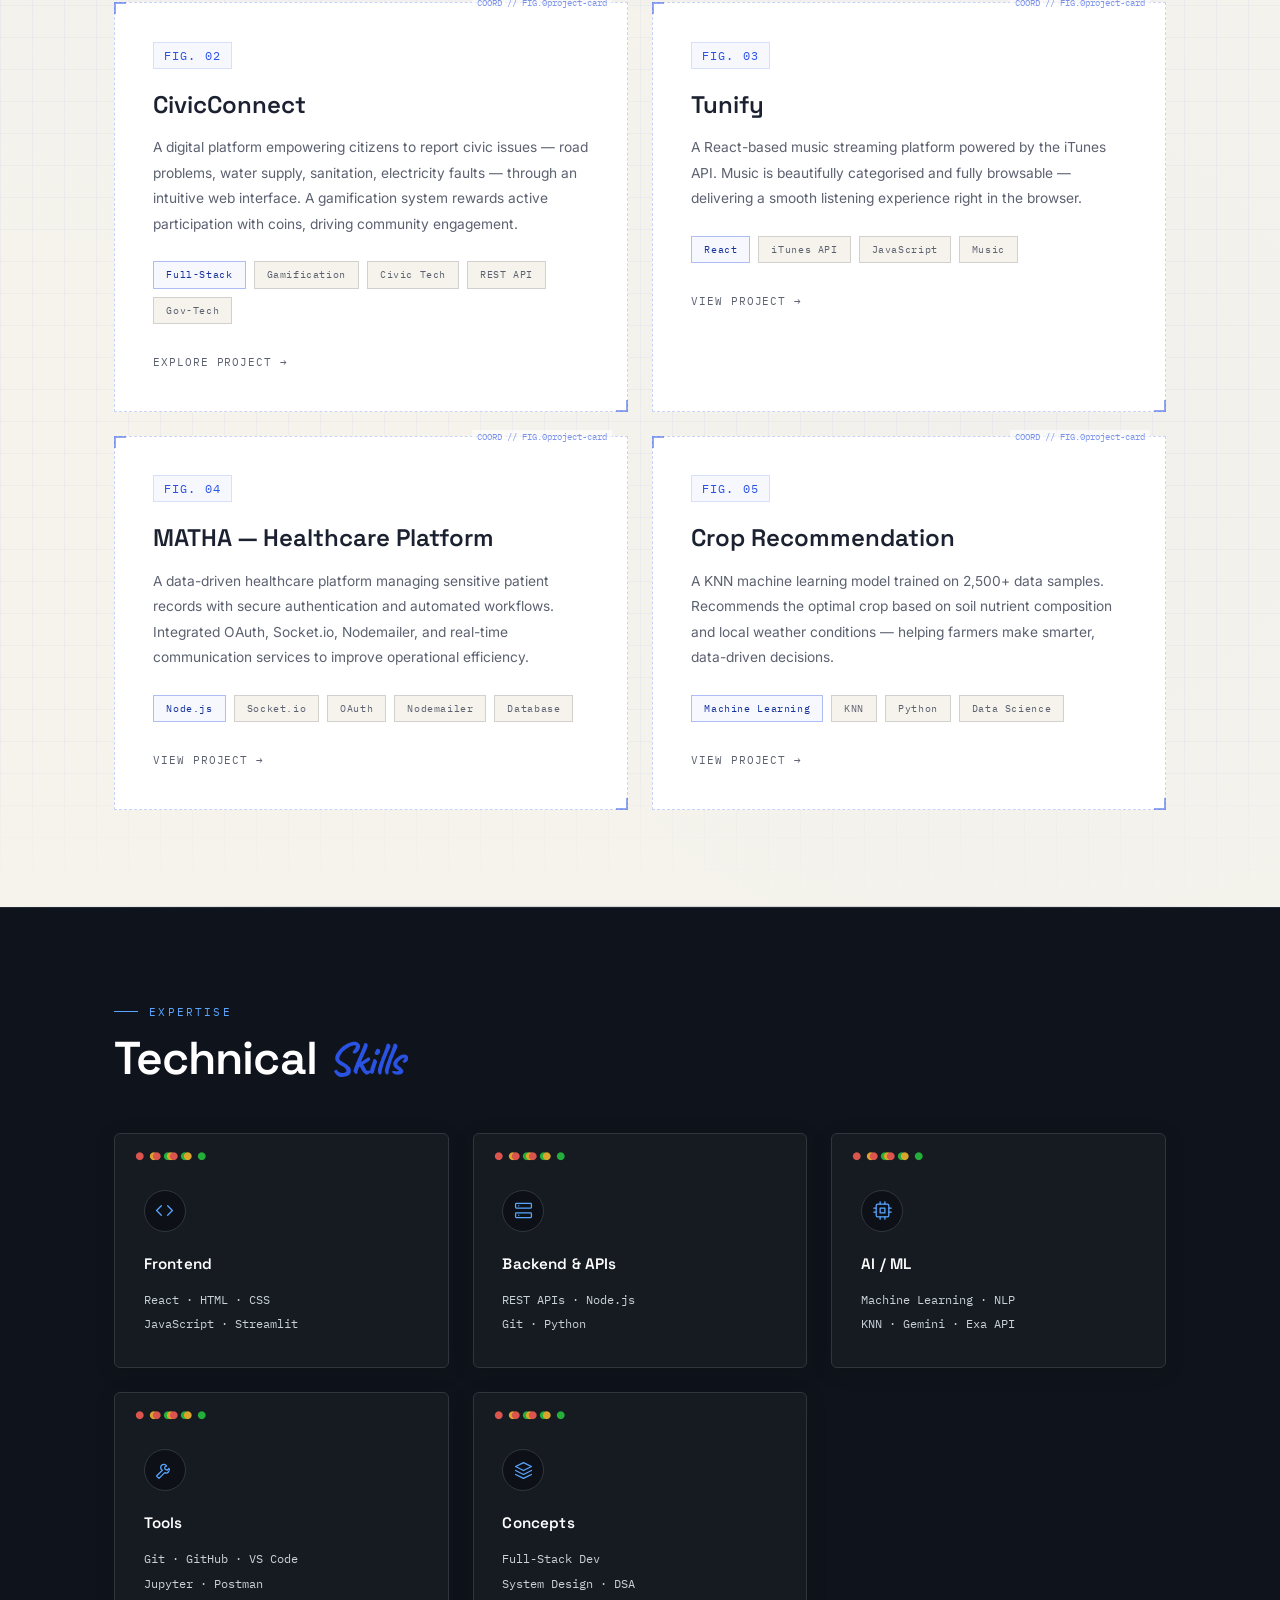
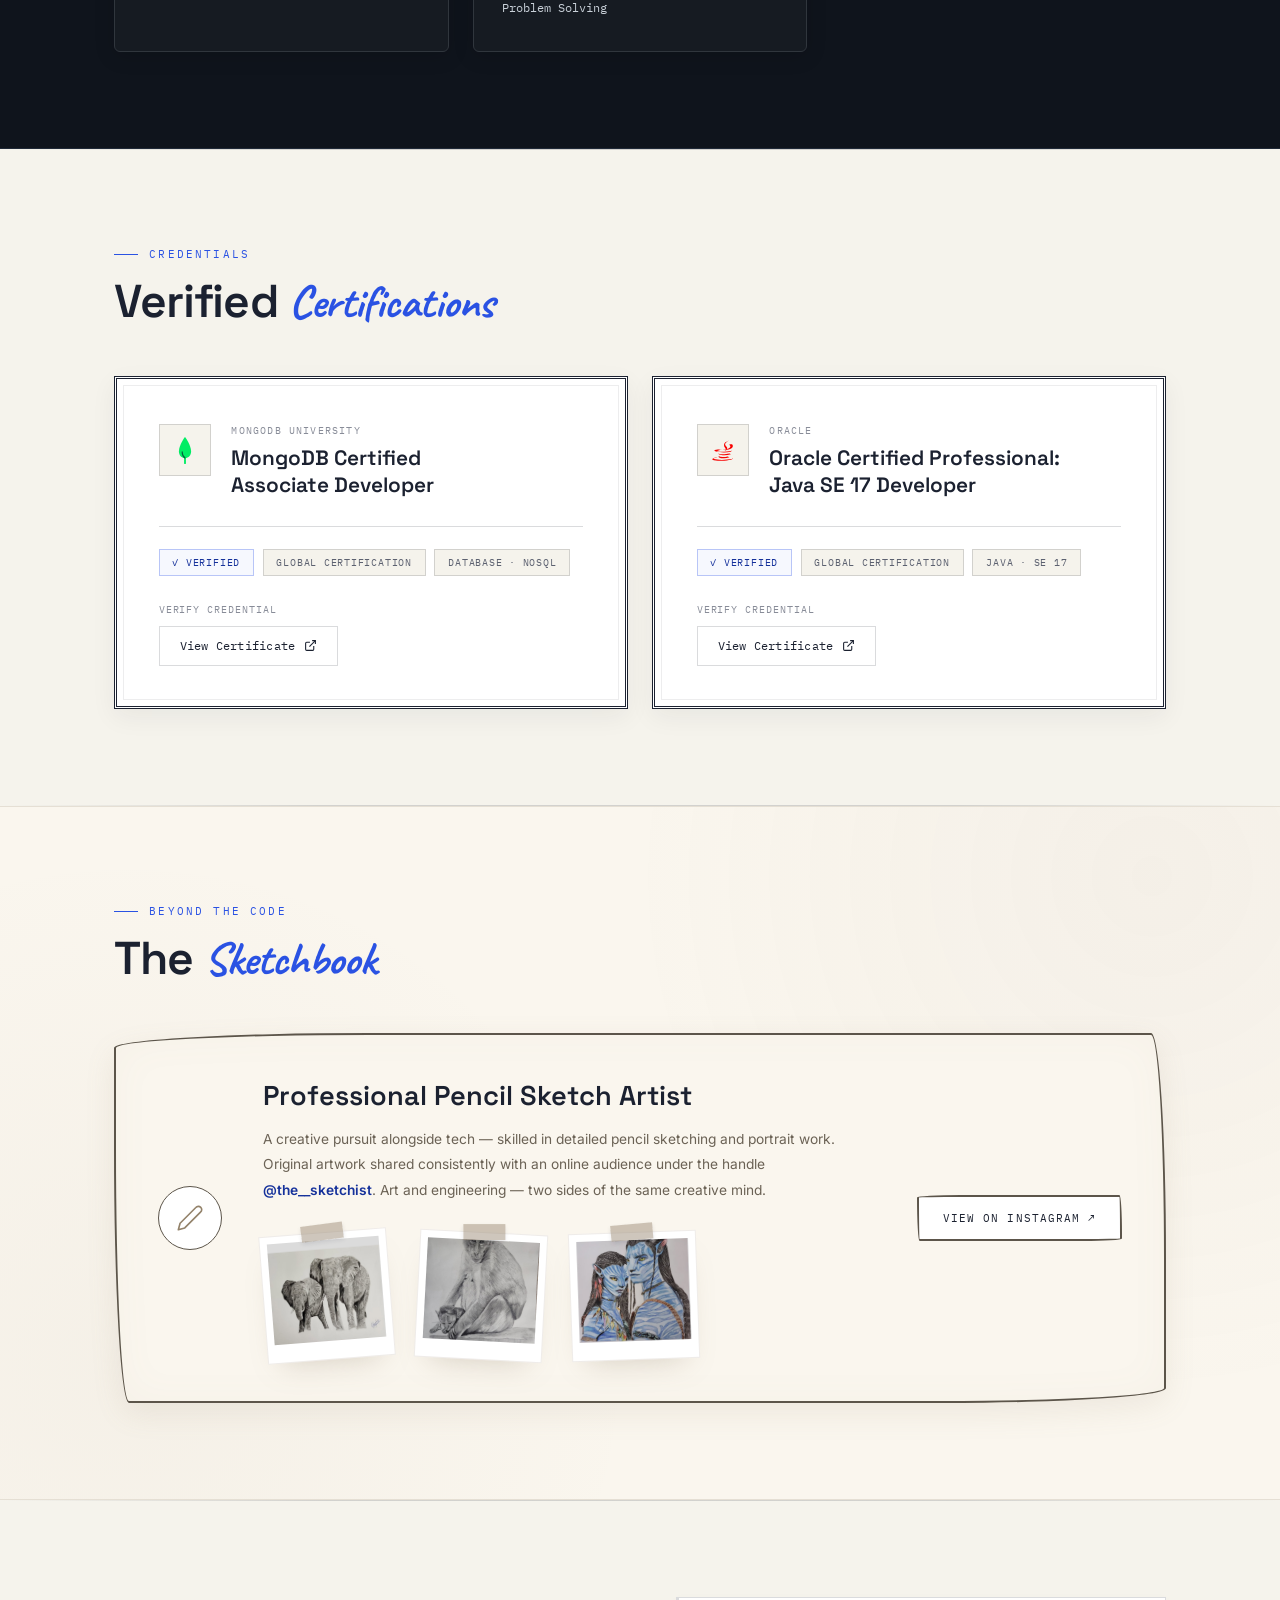
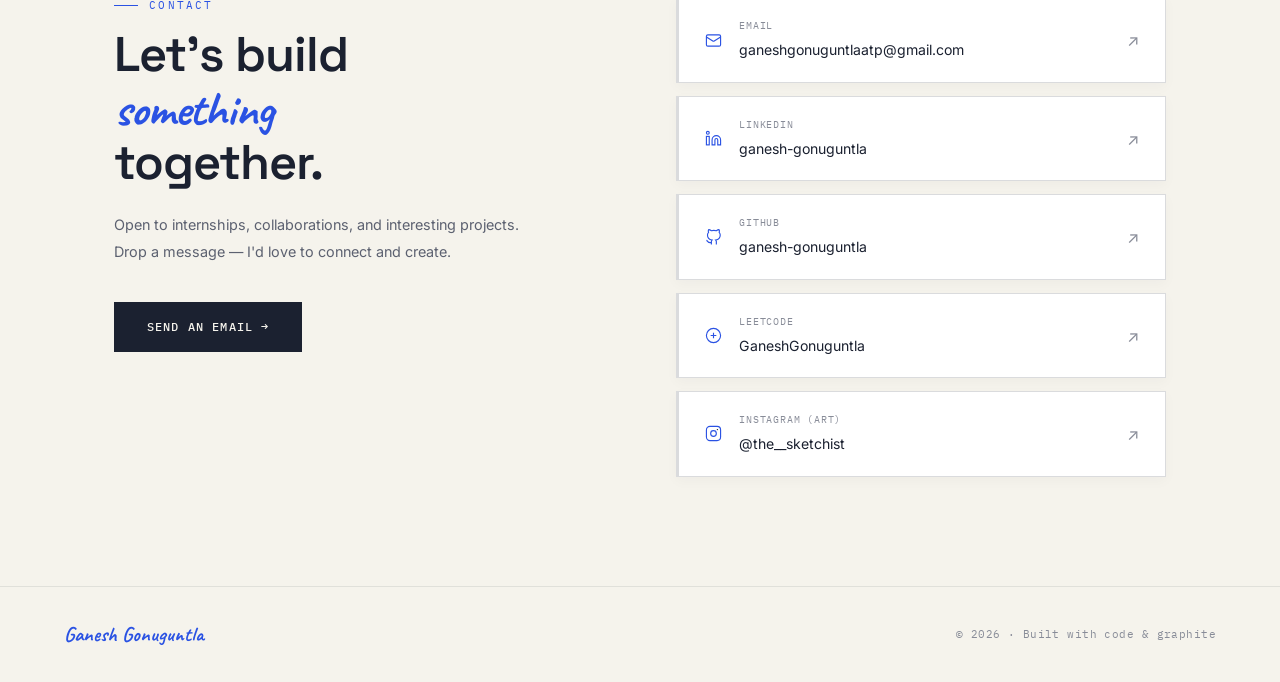
==== commit 05064043: "leetcode url update" ====
--- a/index.html
+++ b/index.html
@@ -121,7 +121,7 @@
       <a href="https://www.linkedin.com/in/ganesh-gonuguntla-90ba67291" target="_blank" rel="noopener" title="LinkedIn">
         <svg viewBox="0 0 24 24"><path d="M16 8a6 6 0 0 1 6 6v7h-4v-7a2 2 0 0 0-2-2 2 2 0 0 0-2 2v7h-4v-7a6 6 0 0 1 6-6z"/><rect x="2" y="9" width="4" height="12"/><circle cx="4" cy="4" r="2"/></svg>
       </a>
-      <a href="https://www.geeksforgeeks.org/profile/ganeshgonuptdb" target="_blank" rel="noopener" title="GeeksForGeeks">
+      <a href="https://leetcode.com/u/GaneshGonuguntla/" target="_blank" rel="noopener" title="LeetCode">
         <svg viewBox="0 0 24 24"><circle cx="12" cy="12" r="10"/><path d="M8 12h8M12 8v8"/></svg>
       </a>
       <a href="https://www.instagram.com/the__sketchist" target="_blank" rel="noopener" title="Instagram — Art">
@@ -423,9 +423,9 @@
           <div><span class="contact-row-label">GitHub</span><span class="contact-row-val">ganesh-gonuguntla</span></div>
           <span class="contact-arrow">↗</span>
         </a>
-        <a href="https://www.geeksforgeeks.org/profile/ganeshgonuptdb" target="_blank" rel="noopener" class="contact-row">
+        <a href="https://leetcode.com/u/GaneshGonuguntla/" target="_blank" rel="noopener" class="contact-row">
           <svg viewBox="0 0 24 24"><circle cx="12" cy="12" r="10"/><path d="M8 12h8M12 8v8"/></svg>
-          <div><span class="contact-row-label">GeeksForGeeks</span><span class="contact-row-val">ganeshgonuptdb</span></div>
+          <div><span class="contact-row-label">LeetCode</span><span class="contact-row-val">GaneshGonuguntla</span></div>
           <span class="contact-arrow">↗</span>
         </a>
         <a href="https://www.instagram.com/the__sketchist" target="_blank" rel="noopener" class="contact-row">
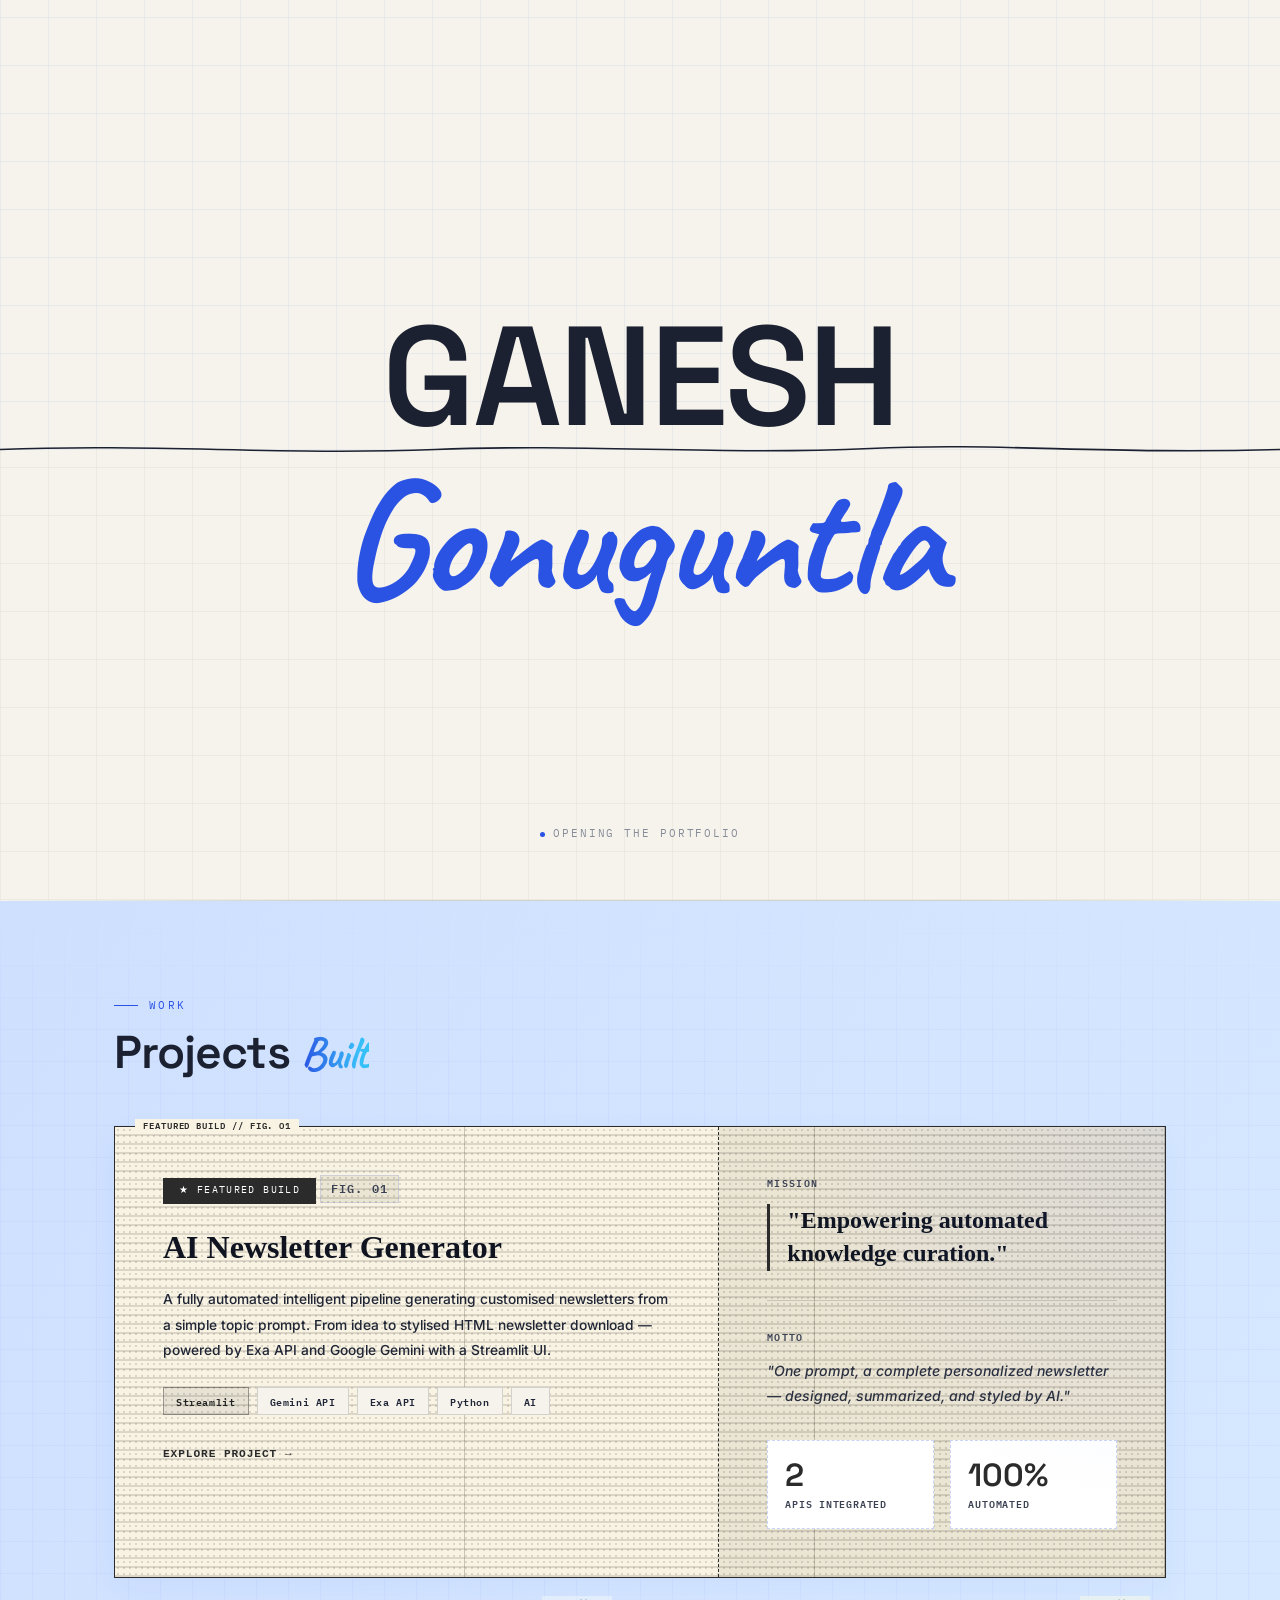
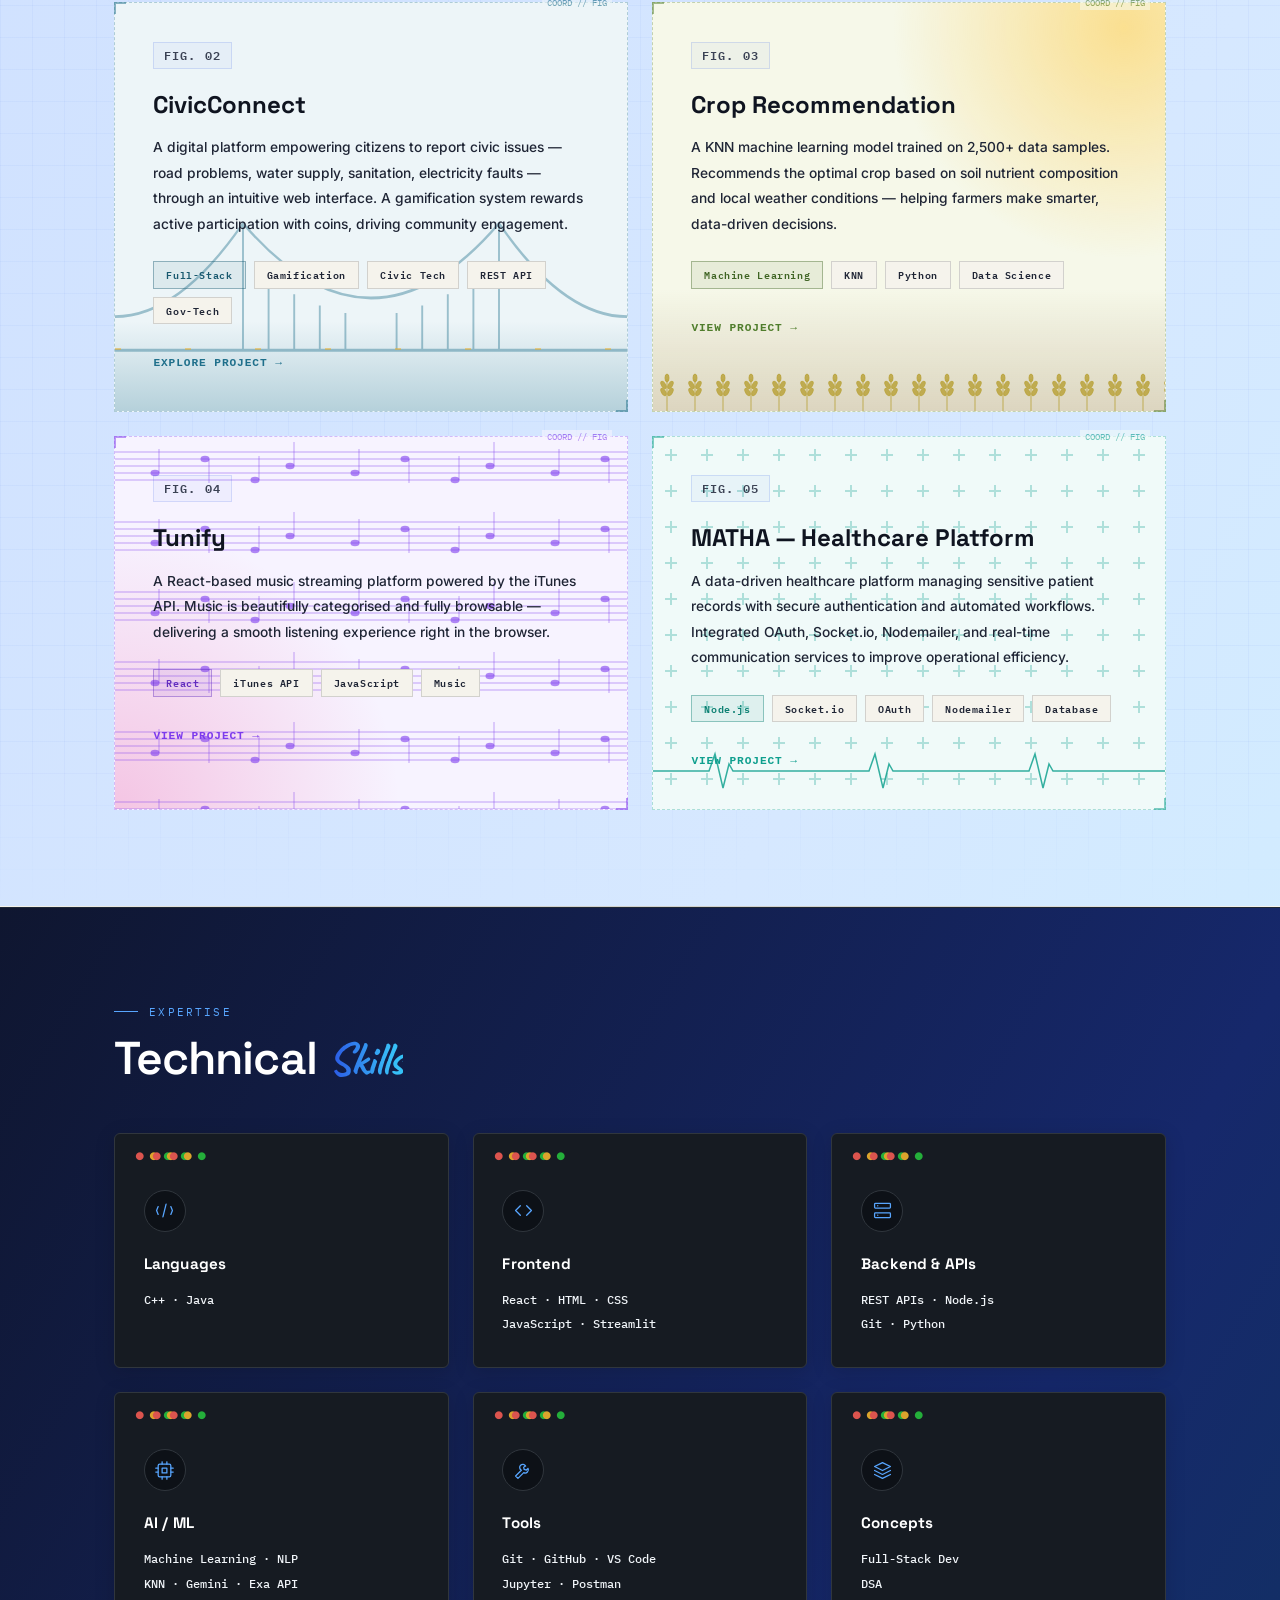
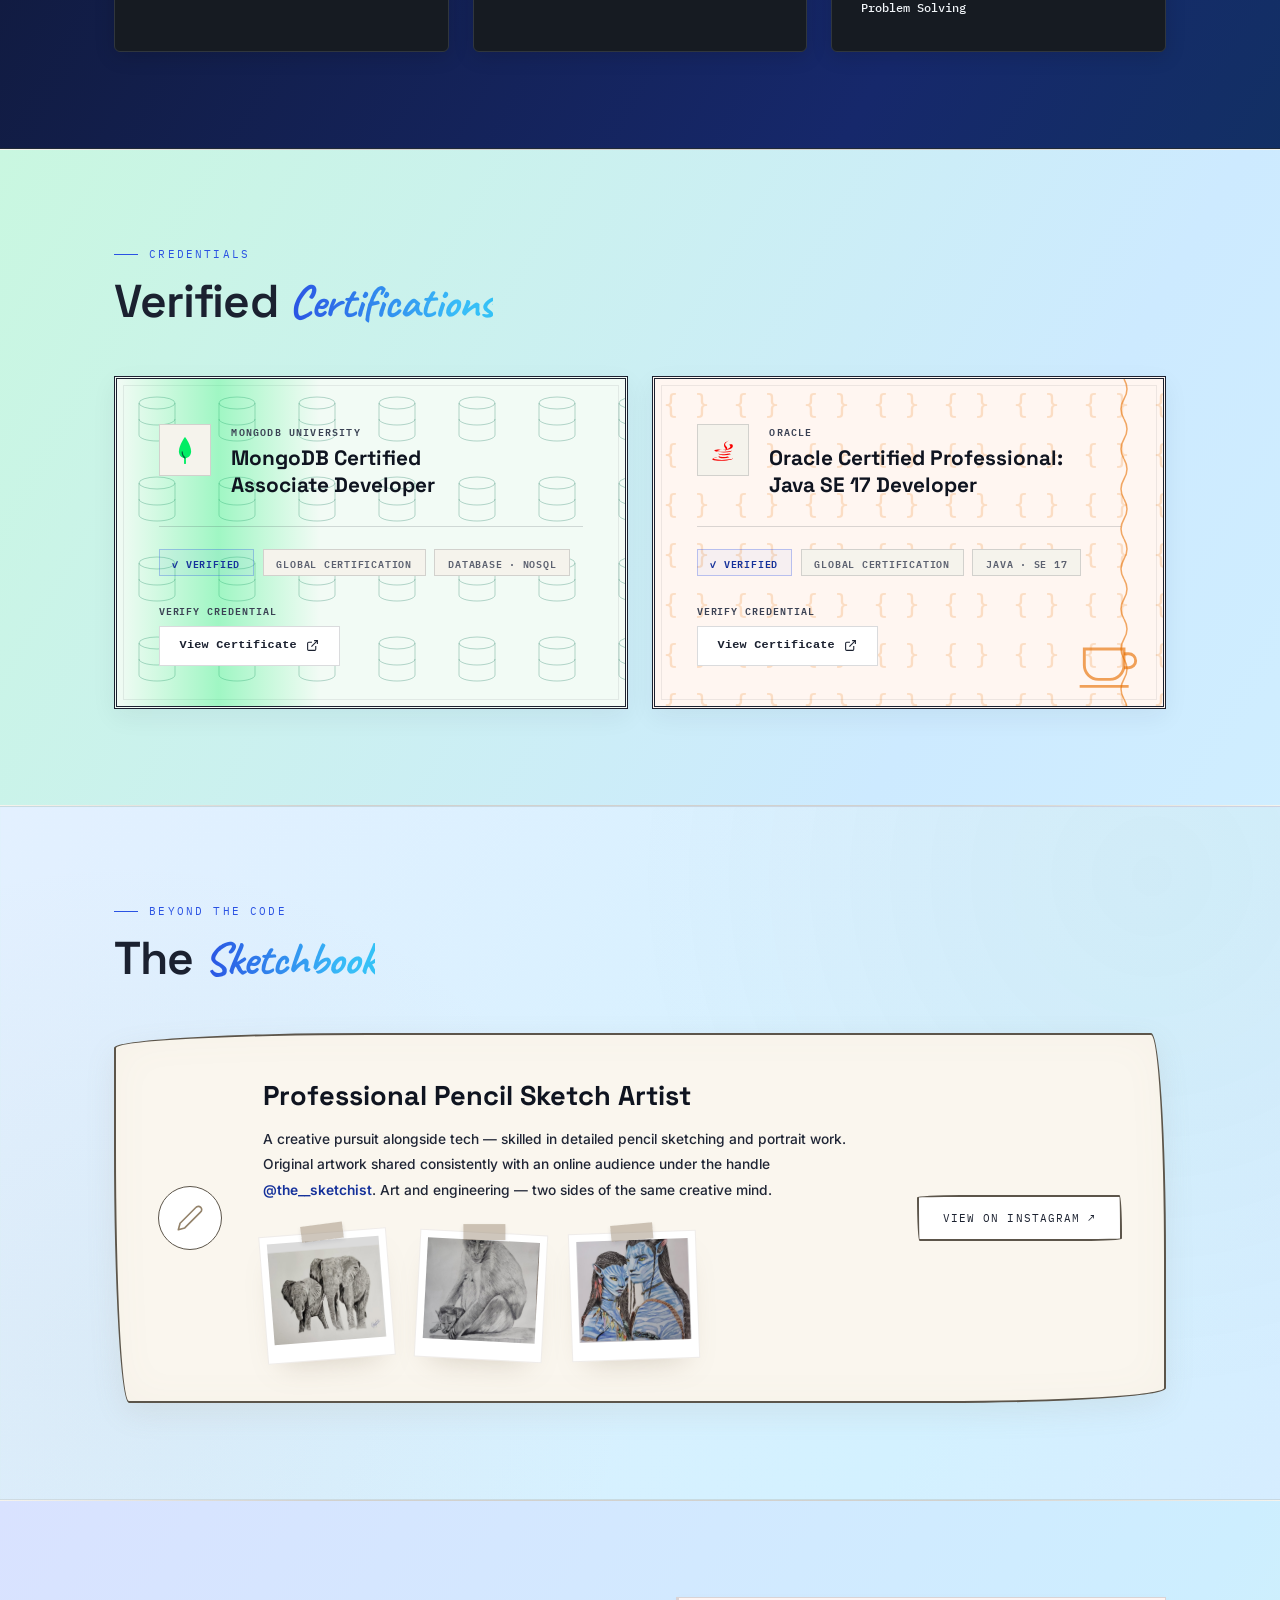
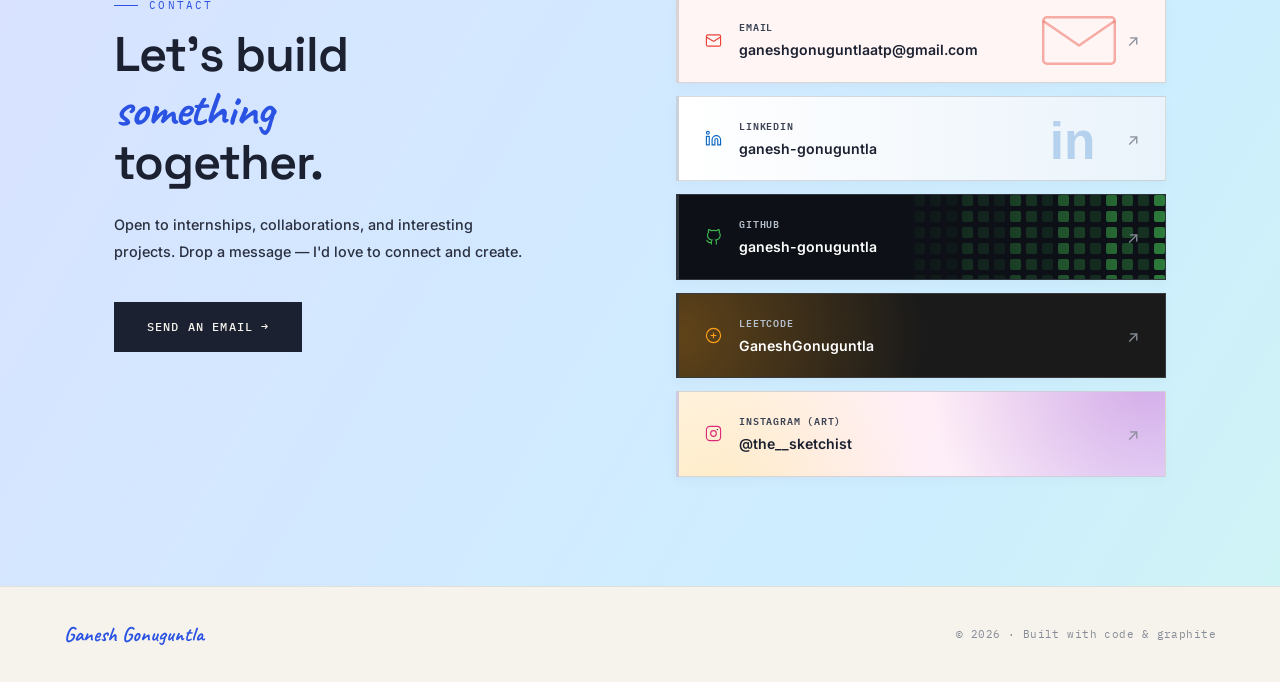
==== commit 690e2a52: "change" ====
--- a/index.html
+++ b/index.html
@@ -160,7 +160,7 @@
     <div class="projects-grid fade-up">
 
       <!-- Featured Project: AI Newsletter Generator -->
-      <div class="project-featured">
+      <div class="project-featured pt pt-news">
         <div class="project-featured-left">
           <div class="featured-badge">★ Featured Build</div>
           <div class="project-num">FIG. 01</div>
@@ -196,7 +196,7 @@
       </div>
 
       <!-- CivicConnect -->
-      <div class="project-card">
+      <div class="project-card pt pt-civic">
         <span class="tick tl"></span><span class="tick br"></span>
         <div class="project-num">FIG. 02</div>
         <h3 class="project-name">CivicConnect</h3>
@@ -211,10 +211,25 @@
         <a href="https://civic-connect-two-henna.vercel.app" target="_blank" rel="noopener" class="project-arrow">Explore Project →</a>
       </div>
 
-      <!-- Tunify -->
-      <div class="project-card">
+      <!-- Crop Recommendation -->
+      <div class="project-card pt pt-crop">
         <span class="tick tl"></span><span class="tick br"></span>
         <div class="project-num">FIG. 03</div>
+        <h3 class="project-name">Crop Recommendation</h3>
+        <p class="project-desc">A KNN machine learning model trained on 2,500+ data samples. Recommends the optimal crop based on soil nutrient composition and local weather conditions — helping farmers make smarter, data-driven decisions.</p>
+        <div class="project-tags">
+          <span class="tag tag-blue">Machine Learning</span>
+          <span class="tag">KNN</span>
+          <span class="tag">Python</span>
+          <span class="tag">Data Science</span>
+        </div>
+        <span class="project-arrow">View Project →</span>
+      </div>
+
+      <!-- Tunify -->
+      <div class="project-card pt pt-music">
+        <span class="tick tl"></span><span class="tick br"></span>
+        <div class="project-num">FIG. 04</div>
         <h3 class="project-name">Tunify</h3>
         <p class="project-desc">A React-based music streaming platform powered by the iTunes API. Music is beautifully categorised and fully browsable — delivering a smooth listening experience right in the browser.</p>
         <div class="project-tags">
@@ -227,9 +242,9 @@
       </div>
 
       <!-- MATHA -->
-      <div class="project-card">
+      <div class="project-card pt pt-med">
         <span class="tick tl"></span><span class="tick br"></span>
-        <div class="project-num">FIG. 04</div>
+        <div class="project-num">FIG. 05</div>
         <h3 class="project-name">MATHA — Healthcare Platform</h3>
         <p class="project-desc">A data-driven healthcare platform managing sensitive patient records with secure authentication and automated workflows. Integrated OAuth, Socket.io, Nodemailer, and real-time communication services to improve operational efficiency.</p>
         <div class="project-tags">
@@ -242,21 +257,6 @@
         <a href="https://github.com/ganesh-gonuguntla/MATHA---HIV-ve-pregnants-data-management.git" target="_blank" rel="noopener" class="project-arrow">View Project →</a>
       </div>
 
-      <!-- Crop Recommendation -->
-      <div class="project-card">
-        <span class="tick tl"></span><span class="tick br"></span>
-        <div class="project-num">FIG. 05</div>
-        <h3 class="project-name">Crop Recommendation</h3>
-        <p class="project-desc">A KNN machine learning model trained on 2,500+ data samples. Recommends the optimal crop based on soil nutrient composition and local weather conditions — helping farmers make smarter, data-driven decisions.</p>
-        <div class="project-tags">
-          <span class="tag tag-blue">Machine Learning</span>
-          <span class="tag">KNN</span>
-          <span class="tag">Python</span>
-          <span class="tag">Data Science</span>
-        </div>
-        <span class="project-arrow">View Project →</span>
-      </div>
-
     </div>
   </div>
 </section>
@@ -270,6 +270,11 @@
     <h2 class="section-title fade-up">Technical <em>Skills</em></h2>
     <div class="skills-grid fade-up">
       <div class="skill-card">
+        <div class="skill-icon"><svg viewBox="0 0 24 24" stroke-linecap="round" stroke-linejoin="round"><path d="M4 7l-2 5 2 5"/><path d="M20 7l2 5-2 5"/><path d="M14 4l-4 16"/></svg></div>
+        <div class="skill-name">Languages</div>
+        <div class="skill-list">C++ · Java</div>
+      </div>
+      <div class="skill-card">
         <div class="skill-icon"><svg viewBox="0 0 24 24" stroke-linecap="round" stroke-linejoin="round"><polyline points="8 6 2 12 8 18"/><polyline points="16 6 22 12 16 18"/></svg></div>
         <div class="skill-name">Frontend</div>
         <div class="skill-list">React · HTML · CSS<br>JavaScript · Streamlit</div>
@@ -292,7 +297,7 @@
       <div class="skill-card">
         <div class="skill-icon"><svg viewBox="0 0 24 24" stroke-linecap="round" stroke-linejoin="round"><polygon points="12 2 2 7 12 12 22 7 12 2"/><polyline points="2 17 12 22 22 17"/><polyline points="2 12 12 17 22 12"/></svg></div>
         <div class="skill-name">Concepts</div>
-        <div class="skill-list">Full-Stack Dev<br>System Design · DSA<br>Problem Solving</div>
+        <div class="skill-list">Full-Stack Dev<br>DSA<br>Problem Solving</div>
       </div>
     </div>
   </div>
@@ -308,7 +313,7 @@
     <div class="certs-grid fade-up">
 
       <!-- MongoDB -->
-      <div class="cert-card">
+      <div class="cert-card ct ct-mongo">
         <div class="cert-header">
           <div class="cert-logo-wrap">
             <svg viewBox="0 0 32 32" fill="none" xmlns="http://www.w3.org/2000/svg">
@@ -336,7 +341,7 @@
       </div>
 
       <!-- Oracle Java -->
-      <div class="cert-card">
+      <div class="cert-card ct ct-java">
         <div class="cert-header">
           <div class="cert-logo-wrap">
             <svg viewBox="0 0 32 32" fill="none" xmlns="http://www.w3.org/2000/svg">
@@ -408,27 +413,27 @@
         <a href="mailto:ganeshgonuguntlaatp@gmail.com" class="btn-primary">Send an Email →</a>
       </div>
       <div class="fade-up" style="transition-delay:.15s">
-        <a href="mailto:ganeshgonuguntlaatp@gmail.com" class="contact-row">
+        <a href="mailto:ganeshgonuguntlaatp@gmail.com" class="contact-row rc rc-mail">
           <svg viewBox="0 0 24 24"><rect x="2" y="4" width="20" height="16" rx="2"/><path d="m22 7-8.97 5.7a1.94 1.94 0 0 1-2.06 0L2 7"/></svg>
           <div><span class="contact-row-label">Email</span><span class="contact-row-val">ganeshgonuguntlaatp@gmail.com</span></div>
           <span class="contact-arrow">↗</span>
         </a>
-        <a href="https://www.linkedin.com/in/ganesh-gonuguntla-90ba67291" target="_blank" rel="noopener" class="contact-row">
+        <a href="https://www.linkedin.com/in/ganesh-gonuguntla-90ba67291" target="_blank" rel="noopener" class="contact-row rc rc-in">
           <svg viewBox="0 0 24 24"><path d="M16 8a6 6 0 0 1 6 6v7h-4v-7a2 2 0 0 0-2-2 2 2 0 0 0-2 2v7h-4v-7a6 6 0 0 1 6-6z"/><rect x="2" y="9" width="4" height="12"/><circle cx="4" cy="4" r="2"/></svg>
           <div><span class="contact-row-label">LinkedIn</span><span class="contact-row-val">ganesh-gonuguntla</span></div>
           <span class="contact-arrow">↗</span>
         </a>
-        <a href="https://github.com/ganesh-gonuguntla" target="_blank" rel="noopener" class="contact-row">
+        <a href="https://github.com/ganesh-gonuguntla" target="_blank" rel="noopener" class="contact-row rc rc-gh">
           <svg viewBox="0 0 24 24"><path d="M9 19c-5 1.5-5-2.5-7-3m14 6v-3.87a3.37 3.37 0 0 0-.94-2.61c3.14-.35 6.44-1.54 6.44-7A5.44 5.44 0 0 0 20 4.77 5.07 5.07 0 0 0 19.91 1S18.73.65 16 2.48a13.38 13.38 0 0 0-7 0C6.27.65 5.09 1 5.09 1A5.07 5.07 0 0 0 5 4.77a5.44 5.44 0 0 0-1.5 3.78c0 5.42 3.3 6.61 6.44 7A3.37 3.37 0 0 0 9 18.13V22"/></svg>
           <div><span class="contact-row-label">GitHub</span><span class="contact-row-val">ganesh-gonuguntla</span></div>
           <span class="contact-arrow">↗</span>
         </a>
-        <a href="https://leetcode.com/u/GaneshGonuguntla/" target="_blank" rel="noopener" class="contact-row">
+        <a href="https://leetcode.com/u/GaneshGonuguntla/" target="_blank" rel="noopener" class="contact-row rc rc-lc">
           <svg viewBox="0 0 24 24"><circle cx="12" cy="12" r="10"/><path d="M8 12h8M12 8v8"/></svg>
           <div><span class="contact-row-label">LeetCode</span><span class="contact-row-val">GaneshGonuguntla</span></div>
           <span class="contact-arrow">↗</span>
         </a>
-        <a href="https://www.instagram.com/the__sketchist" target="_blank" rel="noopener" class="contact-row">
+        <a href="https://www.instagram.com/the__sketchist" target="_blank" rel="noopener" class="contact-row rc rc-ig">
           <svg viewBox="0 0 24 24"><rect x="2" y="2" width="20" height="20" rx="5"/><circle cx="12" cy="12" r="4"/><circle cx="17.5" cy="6.5" r="1" fill="currentColor" stroke="none"/></svg>
           <div><span class="contact-row-label">Instagram (Art)</span><span class="contact-row-val">@the__sketchist</span></div>
           <span class="contact-arrow">↗</span>
@@ -445,4 +450,4 @@
 
 <script src="js/script.js"></script>
 </body>
-</html>
+</html>
--- a/css/style.css
+++ b/css/style.css
@@ -805,3 +805,186 @@
 @media(prefers-reduced-motion:reduce){
   *{animation-duration:.01ms !important;animation-iteration-count:1 !important;transition-duration:.01ms !important;scroll-behavior:auto !important}
 }
+
+
+/* ============================================================
+   THEMED PROJECT / CERT / CONTACT BACKGROUNDS (subtle)
+   ============================================================ */
+.pt,.ct{isolation:isolate;background:var(--bgc)}
+.pt::after,.ct::after,.rc::before{content:'';position:absolute;inset:0;z-index:0;pointer-events:none}
+.pt>*:not(.tick),.ct>*{position:relative;z-index:1}
+.project-card.pt::before{content:'COORD // FIG';background:var(--bgc);z-index:2}
+.project-featured.pt::before{background:var(--bgc);z-index:2}
+.pt{border-color:color-mix(in srgb,var(--blue) 30%,transparent)}
+.project-featured.pt{border-color:var(--blue)}
+.pt:hover{border-color:var(--blue);box-shadow:0 24px 50px -28px color-mix(in srgb,var(--blue) 45%,transparent)}
+.pt .tag-blue{border-color:color-mix(in srgb,var(--blue) 40%,transparent);color:var(--blue);background:color-mix(in srgb,var(--blue) 8%,transparent)}
+.pt .project-arrow{color:var(--blue)}
+
+/* AI Newsletter — newspaper */
+.pt-news{--blue:#2b2b2b;--blue-softer:rgba(60,45,20,0.07);--bgc:#f8f3e3}
+.pt-news::after{
+  background:
+    repeating-linear-gradient(90deg,transparent 0 calc(33.33% - 1px),rgba(40,30,10,0.22) calc(33.33% - 1px) 33.33%),
+    repeating-linear-gradient(0deg,rgba(40,35,25,0.14) 0 2px,transparent 2px 9px),
+    radial-gradient(rgba(0,0,0,0.12) 1px,transparent 1.5px) 0 0/6px 6px;
+  animation:newsScroll 14s linear infinite}
+.pt-news .project-name,.pt-news .project-mission{font-family:Georgia,'Times New Roman',serif}
+@keyframes newsScroll{from{background-position:0 0,0 0,0 0}to{background-position:0 0,0 -90px,0 0}}
+
+/* CivicConnect — bridge between citizens & officers */
+.pt-civic{--blue:#1f6f8b;--bgc:#edf5f8}
+.pt-civic::after{
+  background:
+    repeating-linear-gradient(90deg,rgba(255,170,0,0.425) 0 6px,transparent 6px 70px) 0 85%/100% 2px repeat-x,
+    url("data:image/svg+xml,%3Csvg xmlns='http://www.w3.org/2000/svg' viewBox='0 0 400 120' preserveAspectRatio='none'%3E%3Cg fill='none' stroke='%231f6f8b' stroke-width='1.5' opacity='.4'%3E%3Cpath d='M0 88H400M100 88V20M300 88V20'/%3E%3Cpath d='M0 70Q50 70 100 20Q200 100 300 20Q350 70 400 70'/%3E%3Cpath d='M120 88V50M140 88V58M160 88V64M180 88V68M220 88V68M240 88V64M260 88V58M280 88V50'/%3E%3C/g%3E%3C/svg%3E") center bottom/100% 55% no-repeat,
+    linear-gradient(0deg,rgba(31,111,139,0.27),transparent 22%);
+  background-repeat:repeat-x,no-repeat,no-repeat;
+  animation:bridgeFlow 9s linear infinite}
+@keyframes bridgeFlow{from{background-position:0 85%,center bottom,0 0}to{background-position:70px 85%,center bottom,0 0}}
+
+/* Crop Recommendation — crops */
+.pt-crop{--blue:#4f7d2c;--bgc:#f6f8e9}
+.pt-crop::after{
+  background:
+    url("data:image/svg+xml,%3Csvg xmlns='http://www.w3.org/2000/svg' viewBox='0 0 28 40'%3E%3Cg fill='%23b8a23a' fill-opacity='0.84' stroke='%23b8a23a' stroke-opacity='0.84'%3E%3Cpath d='M14 40V8' fill='none'/%3E%3Cellipse cx='14' cy='7' rx='2' ry='4'/%3E%3Cellipse cx='10.5' cy='14' rx='2' ry='4' transform='rotate(-30 10.5 14)'/%3E%3Cellipse cx='17.5' cy='14' rx='2' ry='4' transform='rotate(30 17.5 14)'/%3E%3Cellipse cx='10.5' cy='21' rx='2' ry='4' transform='rotate(-30 10.5 21)'/%3E%3Cellipse cx='17.5' cy='21' rx='2' ry='4' transform='rotate(30 17.5 21)'/%3E%3C/g%3E%3C/svg%3E") 0 100%/28px 40px repeat-x,
+    radial-gradient(circle at 92% 6%,rgba(255,200,60,0.51),transparent 38%),
+    linear-gradient(0deg,rgba(139,105,60,0.24),transparent 30%);
+  animation:cropSway 3.5s ease-in-out infinite alternate}
+@keyframes cropSway{from{background-position:0 100%,0 0,0 0}to{background-position:6px 100%,0 0,0 0}}
+
+/* Tunify — music */
+.pt-music{--blue:#7c3aed;--bgc:#f7f3ff}
+.pt-music::after{
+  background:
+    url("data:image/svg+xml,%3Csvg xmlns='http://www.w3.org/2000/svg' viewBox='0 0 200 70'%3E%3Cg stroke='%237c3aed' stroke-opacity='0.46'%3E%3Cpath d='M0 15H200M0 22H200M0 29H200M0 36H200M0 43H200'/%3E%3Cpath d='M44 36V12M94 22V46M144 43V19M179 29V5'/%3E%3C/g%3E%3Cg fill='%237c3aed' fill-opacity='0.59'%3E%3Cellipse cx='40' cy='36' rx='4.5' ry='3.2'/%3E%3Cellipse cx='90' cy='22' rx='4.5' ry='3.2'/%3E%3Cellipse cx='140' cy='43' rx='4.5' ry='3.2'/%3E%3Cellipse cx='175' cy='29' rx='4.5' ry='3.2'/%3E%3C/g%3E%3C/svg%3E") 0 0/200px 70px,
+    radial-gradient(circle at 0% 100%,rgba(236,72,153,0.27),transparent 45%);
+  animation:staffMove 18s linear infinite}
+@keyframes staffMove{from{background-position:0 0,0 0}to{background-position:200px 0,0 0}}
+
+/* MATHA — medical */
+.pt-med{--blue:#0e9f8e;--bgc:#f0faf9}
+.pt-med::after{
+  background:
+    url("data:image/svg+xml,%3Csvg xmlns='http://www.w3.org/2000/svg' viewBox='0 0 160 50'%3E%3Cpath d='M0 25H50L56 25L62 8L70 42L76 18L80 25H160' fill='none' stroke='%230e9f8e' stroke-opacity='0.84' stroke-width='1.5'/%3E%3C/svg%3E") 0 96%/160px 50px repeat-x,
+    url("data:image/svg+xml,%3Csvg xmlns='http://www.w3.org/2000/svg' viewBox='0 0 36 36'%3E%3Cpath d='M18 12v12M12 18h12' stroke='%230e9f8e' stroke-opacity='0.29' stroke-width='2'/%3E%3C/svg%3E") 0 0/36px 36px;
+  animation:ecgMove 4s linear infinite}
+@keyframes ecgMove{from{background-position:0 96%,0 0}to{background-position:160px 96%,0 0}}
+
+/* Certifications */
+.ct-mongo{--bgc:#f2fbf5}
+.ct-mongo:hover{border-color:#00a651}
+.ct-mongo::after{
+  background:
+    linear-gradient(90deg,transparent,rgba(0,237,100,0.34),transparent) 0 0/40% 100% no-repeat,
+    url("data:image/svg+xml,%3Csvg xmlns='http://www.w3.org/2000/svg' viewBox='0 0 80 80'%3E%3Cg fill='none' stroke='%2300684a' stroke-opacity='0.27'%3E%3Cellipse cx='40' cy='24' rx='18' ry='6'/%3E%3Cpath d='M22 24v32c0 3.3 8 6 18 6s18-2.7 18-6V24M22 40c0 3.3 8 6 18 6s18-2.7 18-6'/%3E%3C/g%3E%3C/svg%3E") 0 0/80px 80px;
+  animation:dbScan 6s ease-in-out infinite}
+@keyframes dbScan{from{background-position:-100% 0,0 0}to{background-position:200% 0,0 0}}
+
+.ct-java{--bgc:#fff6f1}
+.ct-java:hover{border-color:#e76f00}
+.ct-java::after{
+  background:
+    url("data:image/svg+xml,%3Csvg xmlns='http://www.w3.org/2000/svg' viewBox='0 0 20 40'%3E%3Cpath d='M10 40q-6-10 0-20t0-20' fill='none' stroke='%23e76f00' stroke-opacity='0.59' stroke-width='1.5'/%3E%3C/svg%3E") 94% 0/20px 40px repeat-y,
+    url("data:image/svg+xml,%3Csvg xmlns='http://www.w3.org/2000/svg' viewBox='0 0 60 60'%3E%3Cg fill='none' stroke='%23e76f00' stroke-opacity='0.63' stroke-width='2.5'%3E%3Cpath d='M8 24h34v14a12 12 0 0 1-12 12H20A12 12 0 0 1 8 38z'/%3E%3Cpath d='M42 28h4a6 6 0 0 1 0 12h-4M4 56h42'/%3E%3C/g%3E%3C/svg%3E") 96% 94%/70px 70px no-repeat,
+    url("data:image/svg+xml,%3Csvg xmlns='http://www.w3.org/2000/svg' viewBox='0 0 70 50'%3E%3Ctext x='8' y='34' font-family='monospace' font-size='26' fill='%23e76f00' fill-opacity='0.19'%3E%7B %7D%3C/text%3E%3C/svg%3E") 0 0/70px 50px;
+  animation:javaSteam 5s linear infinite}
+@keyframes javaSteam{from{background-position:94% 0,96% 94%,0 0}to{background-position:94% -40px,96% 94%,70px 50px}}
+
+/* Contact rows */
+.rc::before{z-index:0}
+.rc{--blue:var(--rc)}
+.rc-mail{--rc:#ea4335;background:#fff5f4}
+.rc-in{--rc:#0a66c2;background:linear-gradient(90deg,#fff,#eaf3fb)}
+.rc-ig{--rc:#dd2a7b;background:linear-gradient(100deg,#fff6ec,#ffeef6 50%,#f1ecff)}
+.rc-gh{--rc:#3fb950;background:#0d1117;border-color:#30363d}
+.rc-lc{--rc:#ffa116;background:#1a1a1a;border-color:#3a3a3a}
+.rc-gh .contact-row-label,.rc-lc .contact-row-label,.rc-gh .contact-arrow,.rc-lc .contact-arrow{color:#8b949e}
+.rc-gh .contact-row-val,.rc-lc .contact-row-val{color:#f0f6fc}
+.rc-gh:hover,.rc-lc:hover{border-color:var(--rc)}
+.rc-mail::before{background:url("data:image/svg+xml,%3Csvg xmlns='http://www.w3.org/2000/svg' viewBox='0 0 60 40'%3E%3Cg fill='none' stroke='%23ea4335' stroke-opacity='0.42' stroke-width='2'%3E%3Crect x='1' y='1' width='58' height='38' rx='3'/%3E%3Cpath d='M1 4l29 20 29-20'/%3E%3C/g%3E%3C/svg%3E") 88% center/74px no-repeat}
+.rc-in::before{background:url("data:image/svg+xml,%3Csvg xmlns='http://www.w3.org/2000/svg' viewBox='0 0 60 44'%3E%3Ctext x='4' y='40' font-family='Arial' font-weight='800' font-size='44' fill='%230a66c2' fill-opacity='0.25'%3Ein%3C/text%3E%3C/svg%3E") 88% center/70px no-repeat}
+.rc-ig::before{background:radial-gradient(circle at 8% 130%,rgba(254,218,119,0.33),transparent 45%),radial-gradient(circle at 96% -20%,rgba(150,47,191,0.34),transparent 45%)}
+.rc-gh::before{inset:0 0 0 45%;background:url("data:image/svg+xml,%3Csvg xmlns='http://www.w3.org/2000/svg' viewBox='0 0 48 16'%3E%3Cg fill='%233fb950'%3E%3Crect width='11' height='11' rx='2' fill-opacity='0.21'/%3E%3Crect x='16' width='11' height='11' rx='2' fill-opacity='0.63'/%3E%3Crect x='32' width='11' height='11' rx='2' fill-opacity='0.38'/%3E%3C/g%3E%3C/svg%3E") 0 0/48px 16px;-webkit-mask-image:linear-gradient(90deg,transparent,#000);mask-image:linear-gradient(90deg,transparent,#000)}
+.rc-lc::before{background:radial-gradient(circle at 0 50%,rgba(255,161,22,0.31),transparent 50%),url("data:image/svg+xml,%3Csvg xmlns='http://www.w3.org/2000/svg' viewBox='0 0 60 30'%3E%3Ctext x='4' y='24' font-family='monospace' font-size='20' fill='%23ffa116' fill-opacity='0.21'%3E%3C/%3E%3C/text%3E%3C/svg%3E") 0 0/60px 30px}
+
+@media(prefers-reduced-motion:reduce){.pt::after,.ct::after{animation:none!important}}
+
+
+/* ===== STRONGER BACKGROUND DECOR ===== */
+.hero-bg-code,.hero-bg-art{opacity:1}
+.code-bracket-bg,.code-semi-bg,.code-tag-bg{opacity:.2;animation:floatSlow 9s ease-in-out infinite alternate}
+.code-term-bg{opacity:.3}
+.art-pencil-bg,.art-palette-bg,.art-brush-bg{opacity:.26}
+.code-semi-bg{animation-delay:-3s}.code-tag-bg{animation-delay:-6s}
+
+/* ===== GLOBAL MOTION ===== */
+#scrollbar{position:fixed;top:0;left:0;height:3px;width:100%;transform-origin:0 50%;transform:scaleX(0);background:linear-gradient(90deg,var(--blue),#38bdf8,#22d3ee);z-index:9997;pointer-events:none}
+#float-layer{position:fixed;inset:0;z-index:0;pointer-events:none;overflow:hidden}
+#float-layer>span{position:absolute;transform:translateY(calc(var(--sy,0px)*var(--s,.1)))}
+#float-layer i{display:block;font-style:normal;font-family:var(--mono);animation:glyphDrift var(--t,12s) ease-in-out infinite alternate;animation-delay:var(--dl,0s)}
+@keyframes glyphDrift{0%{transform:translate(0,0) rotate(-8deg)}50%{transform:translate(18px,-34px) rotate(6deg)}100%{transform:translate(-14px,-70px) rotate(-4deg)}}
+
+.rv{opacity:0;transition:opacity .8s ease var(--d,0s),transform .9s cubic-bezier(.2,.8,.2,1) var(--d,0s)}
+.rv-a{transform:translateX(-50px) rotate(-1.5deg)}
+.rv-b{transform:translateX(50px) rotate(1.5deg)}
+.rv-c{transform:translateY(40px) scale(.92)}
+.rv.visible{opacity:1;transform:none}
+
+.tilt:hover{transform:perspective(900px) rotateX(var(--rx,0deg)) rotateY(var(--ry,0deg)) translateY(-5px)}
+
+.section-title em{background:linear-gradient(90deg,var(--blue),#38bdf8,#22d3ee,var(--blue));background-size:250% 100%;-webkit-background-clip:text;background-clip:text;-webkit-text-fill-color:transparent;animation:shine 5s linear infinite}
+@keyframes shine{to{background-position:250% 0}}
+
+.skill-icon{animation:bob 3.2s ease-in-out infinite}
+.skill-card:nth-child(2n) .skill-icon{animation-delay:-1s}.skill-card:nth-child(3n) .skill-icon{animation-delay:-2s}
+@keyframes bob{50%{transform:translateY(-5px) rotate(6deg)}}
+.cert-logo-wrap{animation:certPulse 3s ease-in-out infinite}
+@keyframes certPulse{50%{transform:scale(1.08);box-shadow:0 0 0 7px rgba(42,82,227,.08)}}
+.contact-arrow{animation:nudge 1.8s ease-in-out infinite}
+@keyframes nudge{50%{transform:translate(4px,-4px)}}
+.btn-primary{animation:btnGlow 2.6s ease-in-out infinite}
+@keyframes btnGlow{50%{box-shadow:0 0 0 8px rgba(42,82,227,.14),0 10px 26px rgba(42,82,227,.25)}}
+.pinned img{animation:imgBreath 7s ease-in-out infinite alternate}
+@keyframes imgBreath{to{transform:scale(1.05)}}
+.pt-music .project-name{animation:beat 1.2s ease-in-out infinite}
+@keyframes beat{50%{transform:scale(1.02);transform-origin:left}}
+
+
+/* ===== COLOURFUL ANIMATED BACKGROUNDS ===== */
+body{background:linear-gradient(125deg,#dbeafe,#e0f2fe,#cffafe,#e0e7ff,#d1fae5,#dbeafe);background-size:300% 300%;animation:gradShift 22s ease infinite}
+#projects,#certifications,#cocurricular,#contact,#skills{background-size:300% 300%;animation:gradShift 26s ease infinite}
+#projects{background-image:linear-gradient(120deg,#cfe0ff,#d6e8ff,#c9f2ff,#dcd9ff,#cfe0ff)}
+#certifications{background-image:linear-gradient(120deg,#c9f7e0,#cdeaff,#d4f5ff,#e2ecff,#c9f7e0)}
+#cocurricular{background-image:linear-gradient(120deg,#e3f0ff,#d3f1ff,#dbe4ff,#d3f7ee,#e3f0ff)}
+#contact{background-image:linear-gradient(120deg,#d9e2ff,#cdeeff,#d3ffe2,#d6ecff,#d9e2ff)}
+#skills{background-image:linear-gradient(120deg,#0f1630,#16286b,#0b3f58,#123a73,#0f1630)}
+@keyframes gradShift{0%{background-position:0% 50%}50%{background-position:100% 50%}100%{background-position:0% 50%}}
+.orb1{background:radial-gradient(circle,rgba(59,130,246,.34) 0%,transparent 70%)}
+.orb2{background:radial-gradient(circle,rgba(34,211,238,.3) 0%,transparent 70%)}
+.orb{animation:orbHue 14s linear infinite alternate}
+@keyframes orbHue{to{filter:blur(10px) hue-rotate(80deg)}}
+#float-layer{z-index:3}
+
+/* ===== BOLDER / DARKER CARD TEXT ===== */
+.project-desc{color:#1f2535;font-weight:500}
+.project-name{font-weight:700;color:#0f1420}
+.project-num,.spec-label,.spec-stat-label{color:#3b4254;font-weight:600}
+.project-featured p[style]{color:#2a3040!important;font-weight:500}
+.project-mission{font-weight:700;color:#0f1420}
+.tag{font-weight:600;color:#1f2535}
+.pt .tag-blue{color:var(--blue);filter:brightness(.8)}
+.project-arrow{font-weight:700}
+.skill-name{font-weight:700}
+.skill-list{color:#f1f5f9;font-weight:500}
+.cert-name{font-weight:700;color:#0f1420}
+.cert-issuer,.cert-credential-label{color:#3b4254;font-weight:600}
+.cert-badge{font-weight:600}
+.cert-link{font-weight:700}
+.activity-desc,.activity-card p{color:#1f2535;font-weight:500}
+.activity-card h3,.activity-name{font-weight:700;color:#0f1420}
+.contact-row-label{color:#3b4254;font-weight:600}
+.contact-row-val{font-weight:600}
+.rc-gh .contact-row-label,.rc-lc .contact-row-label{color:#b6c0cc}
+.rc-gh .contact-row-val,.rc-lc .contact-row-val{color:#fff}
+.contact-sub{color:#2a3040;font-weight:500}
